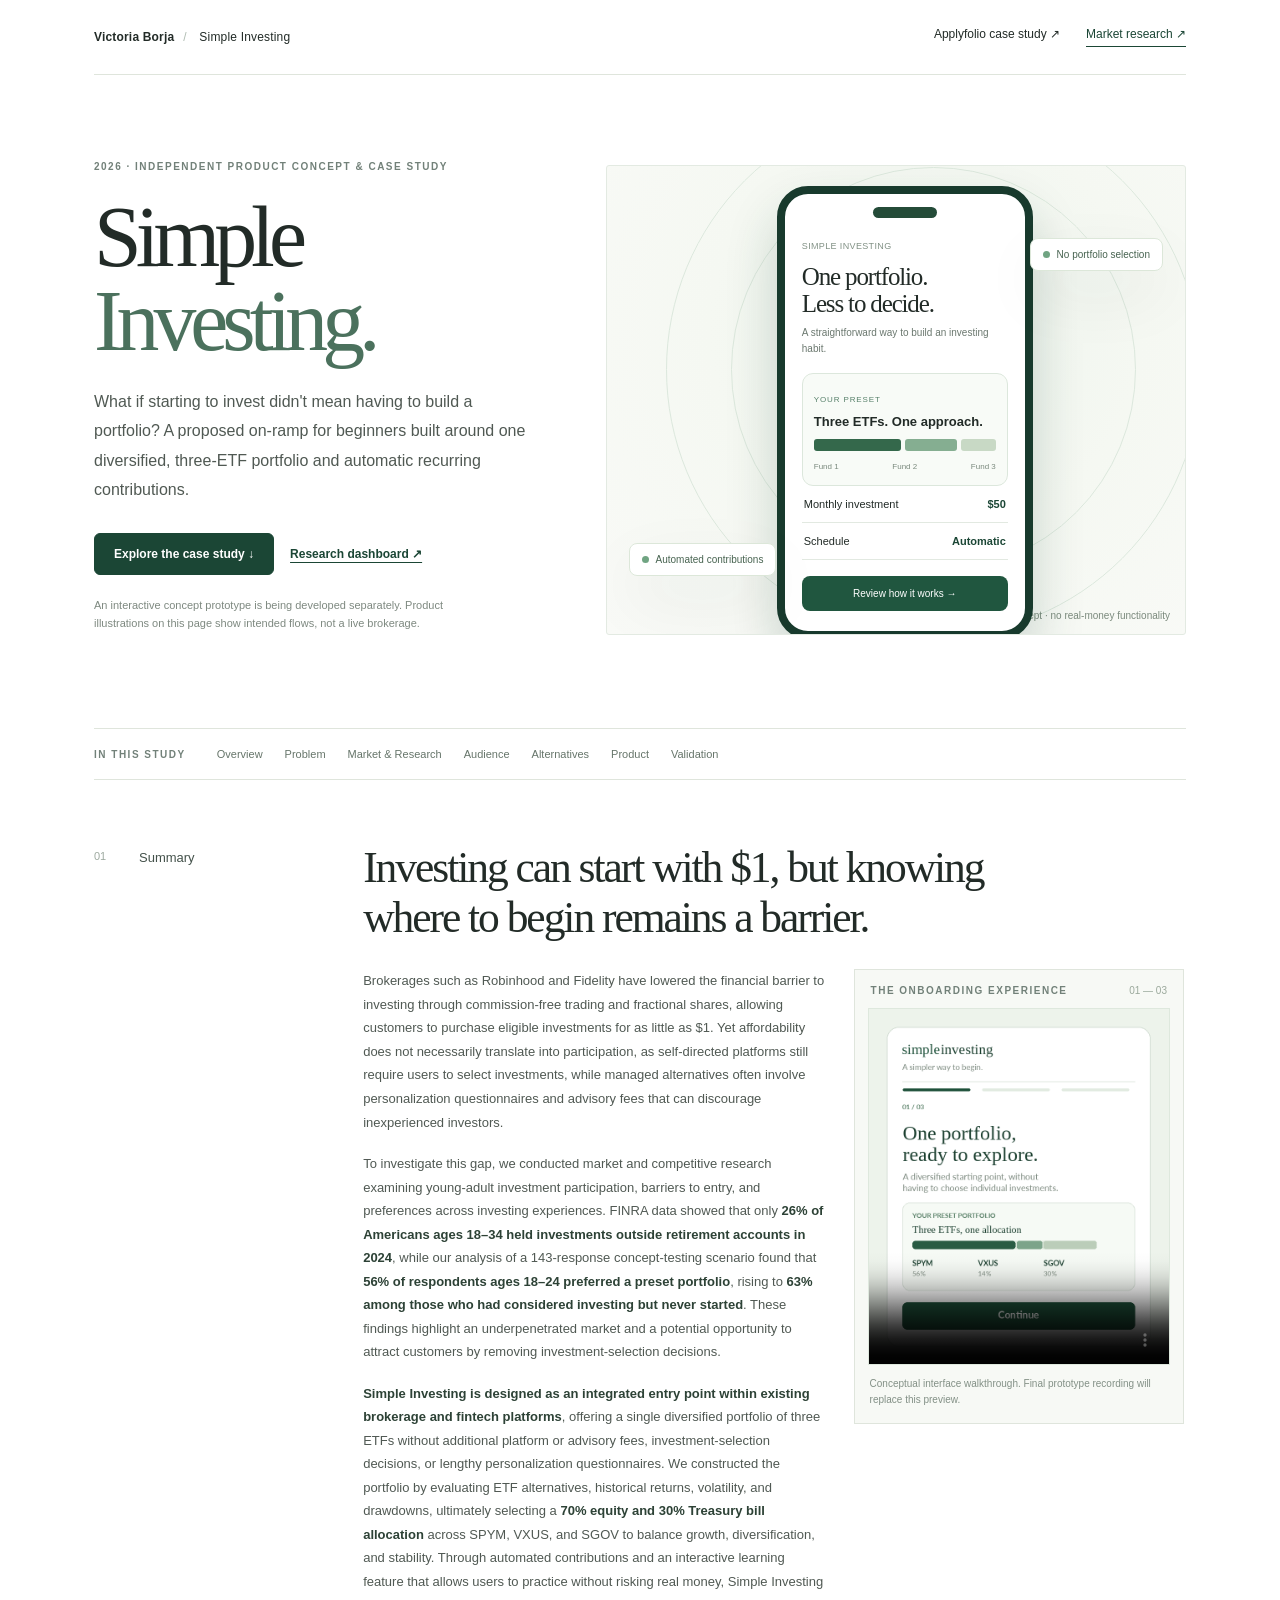
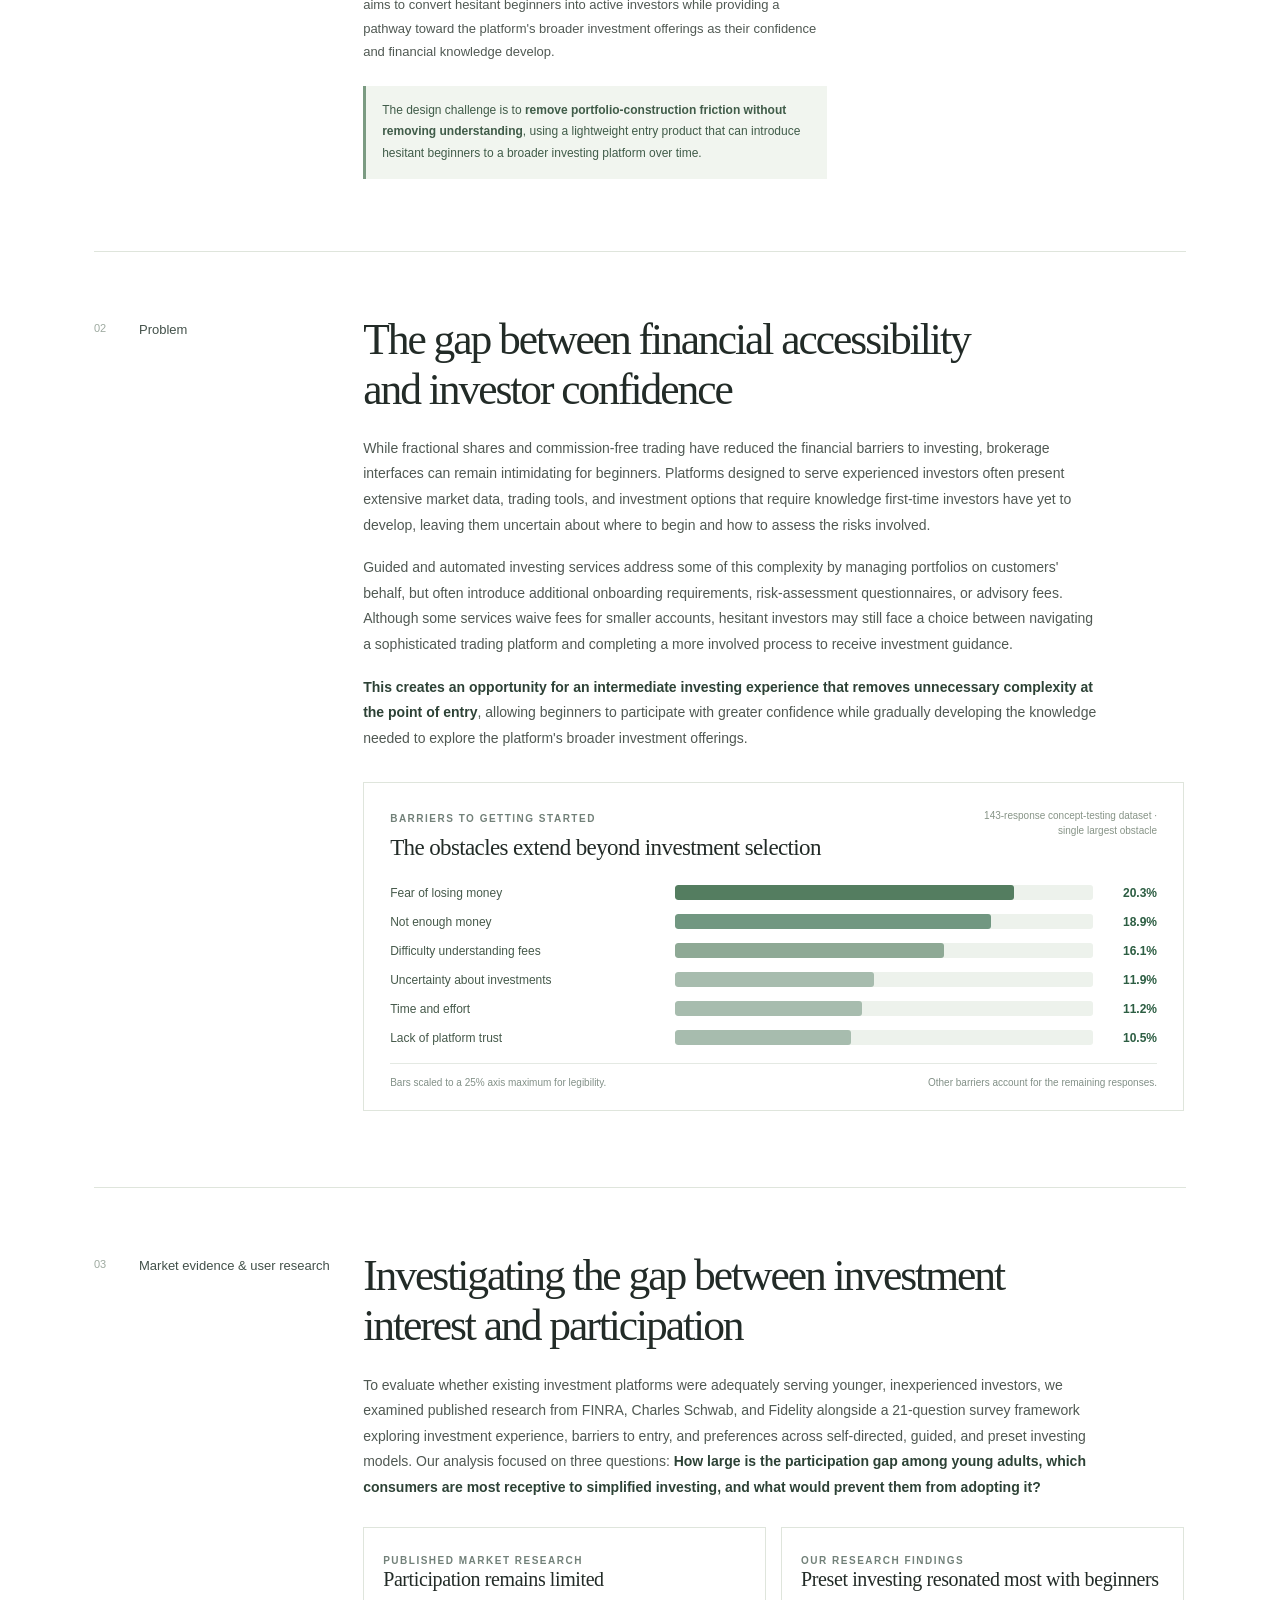
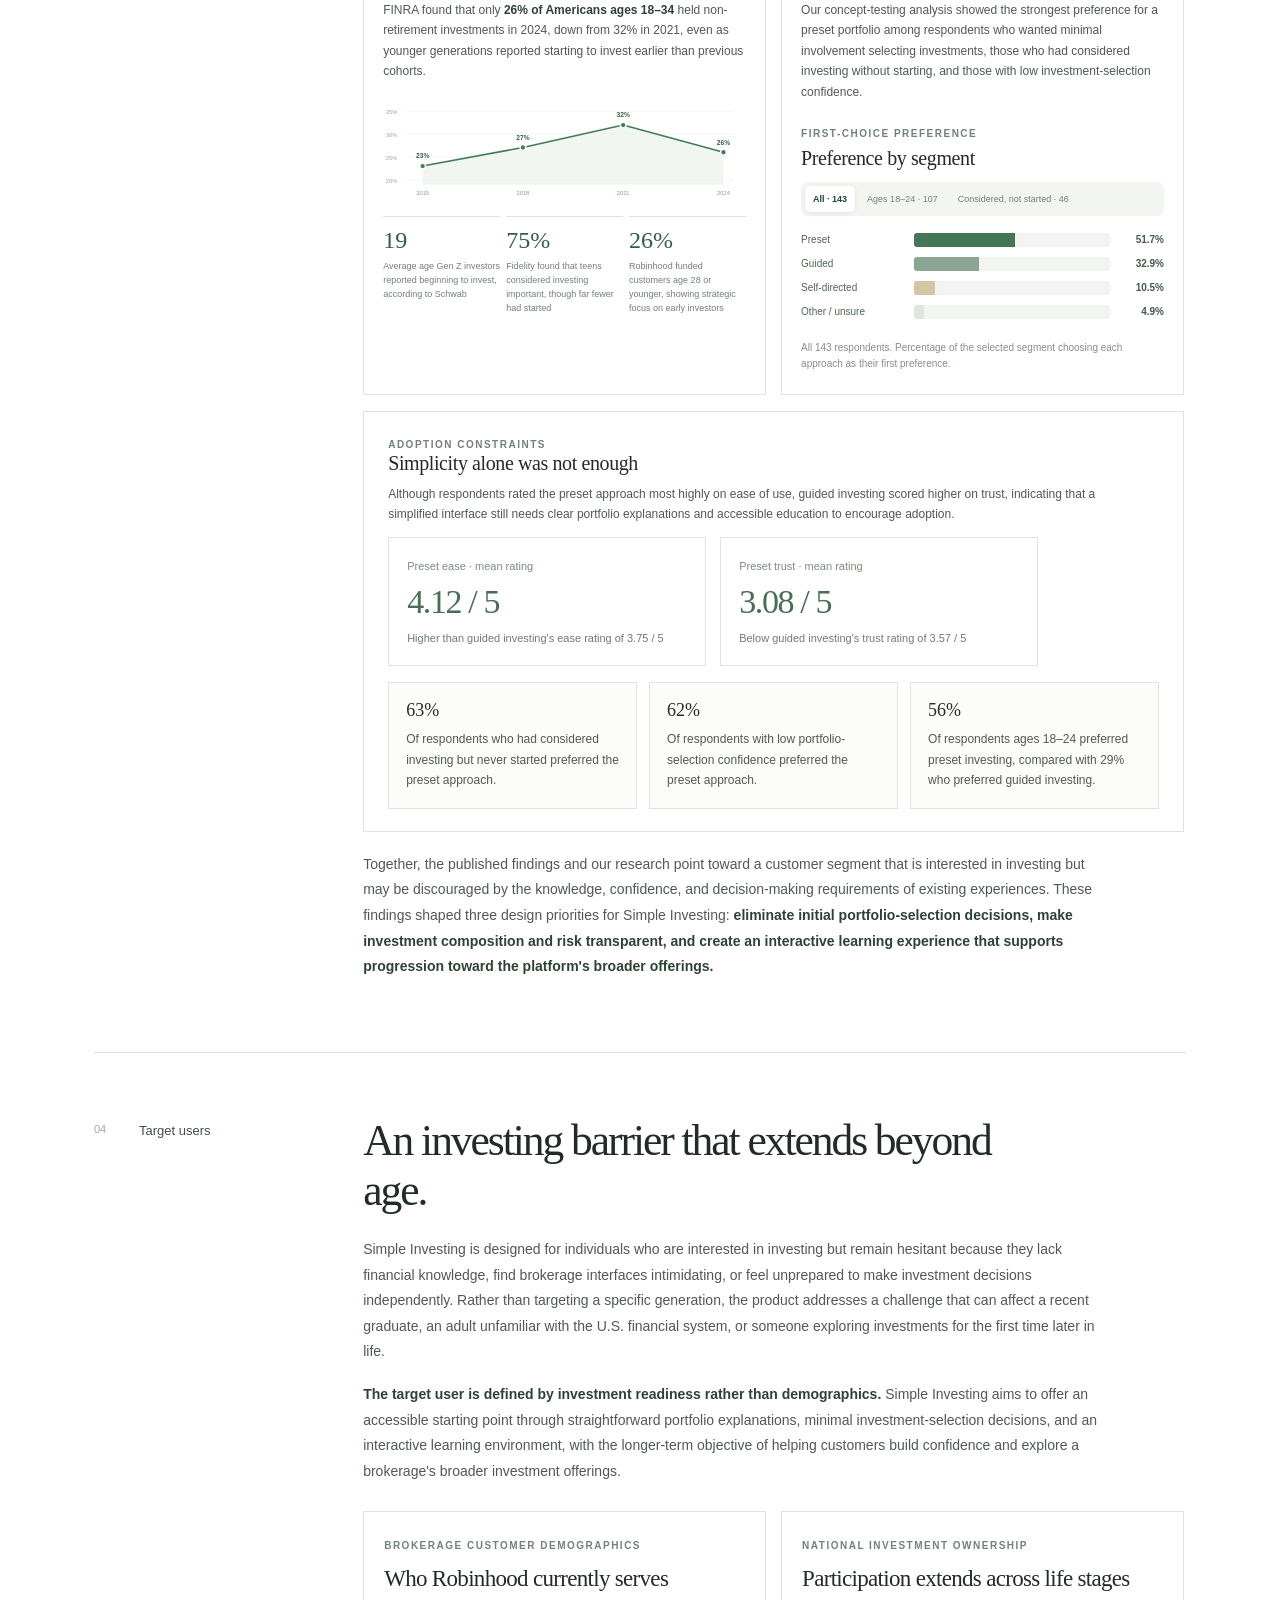
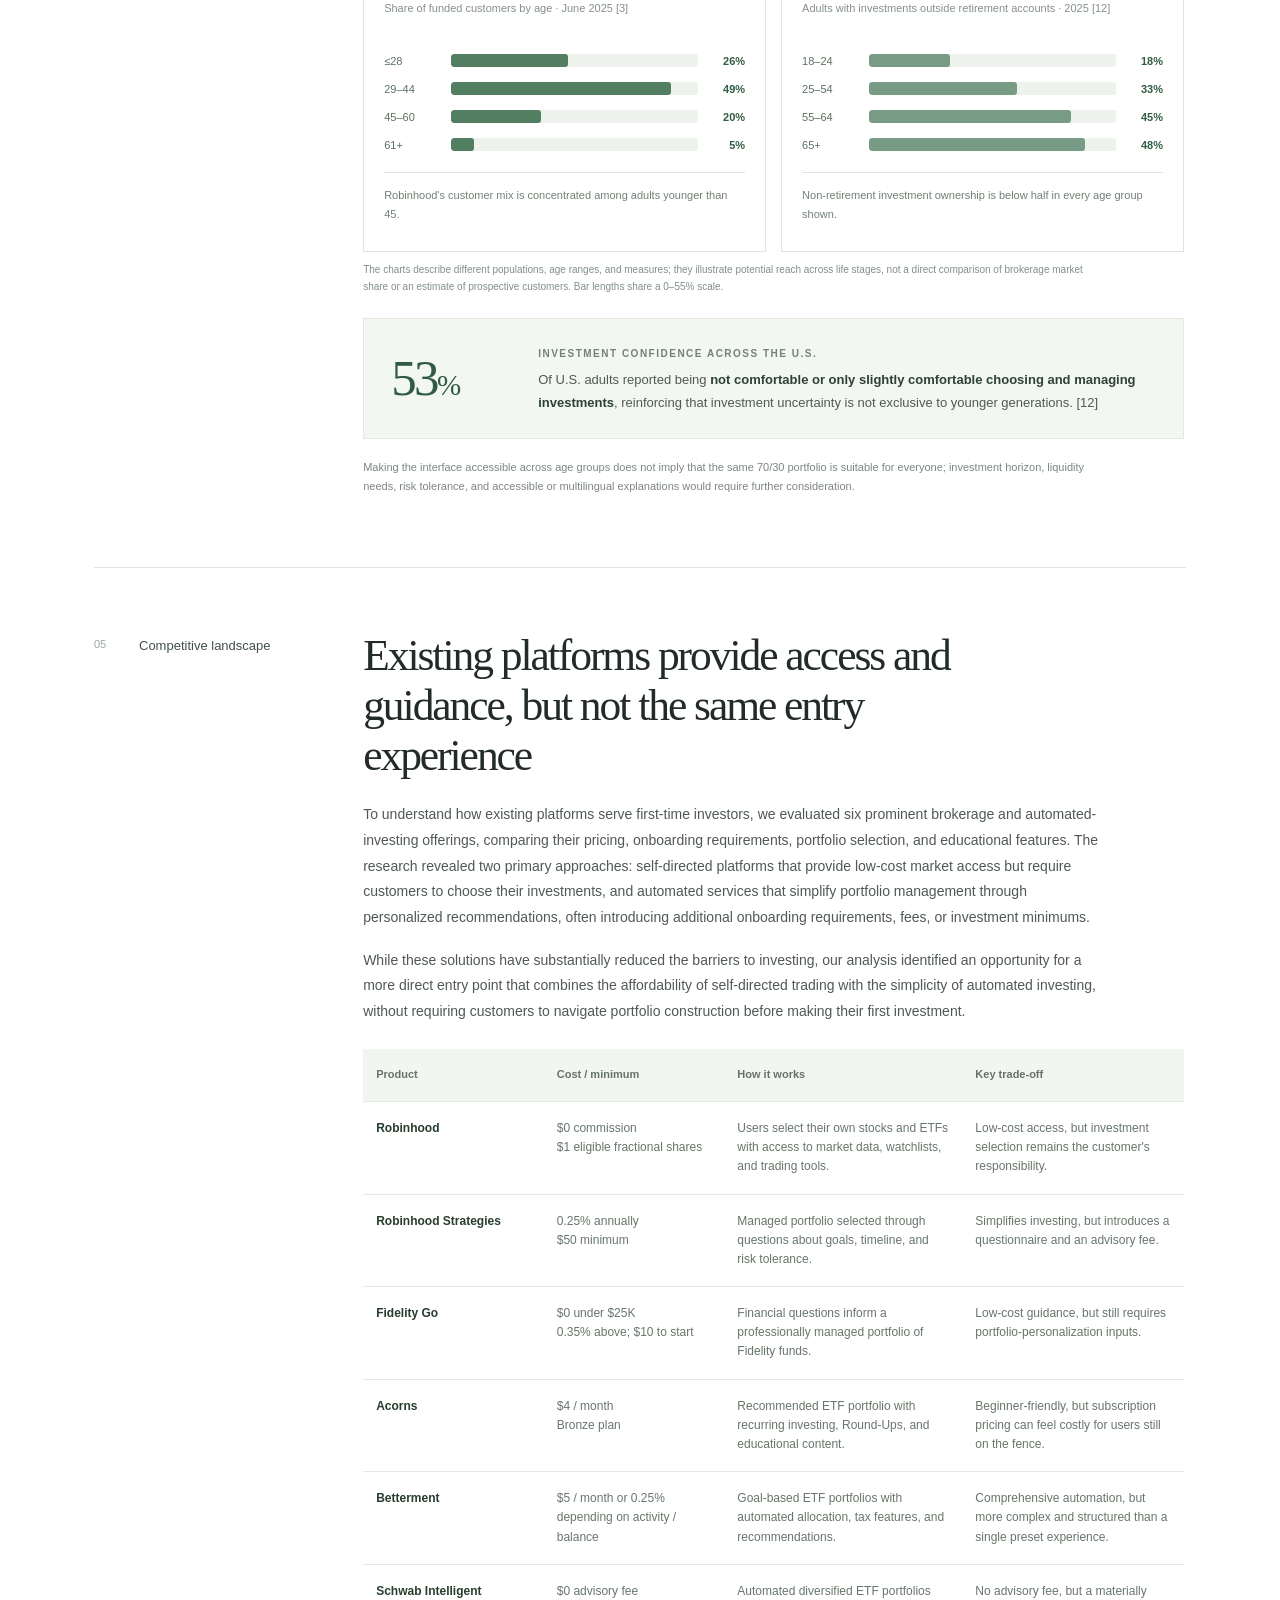
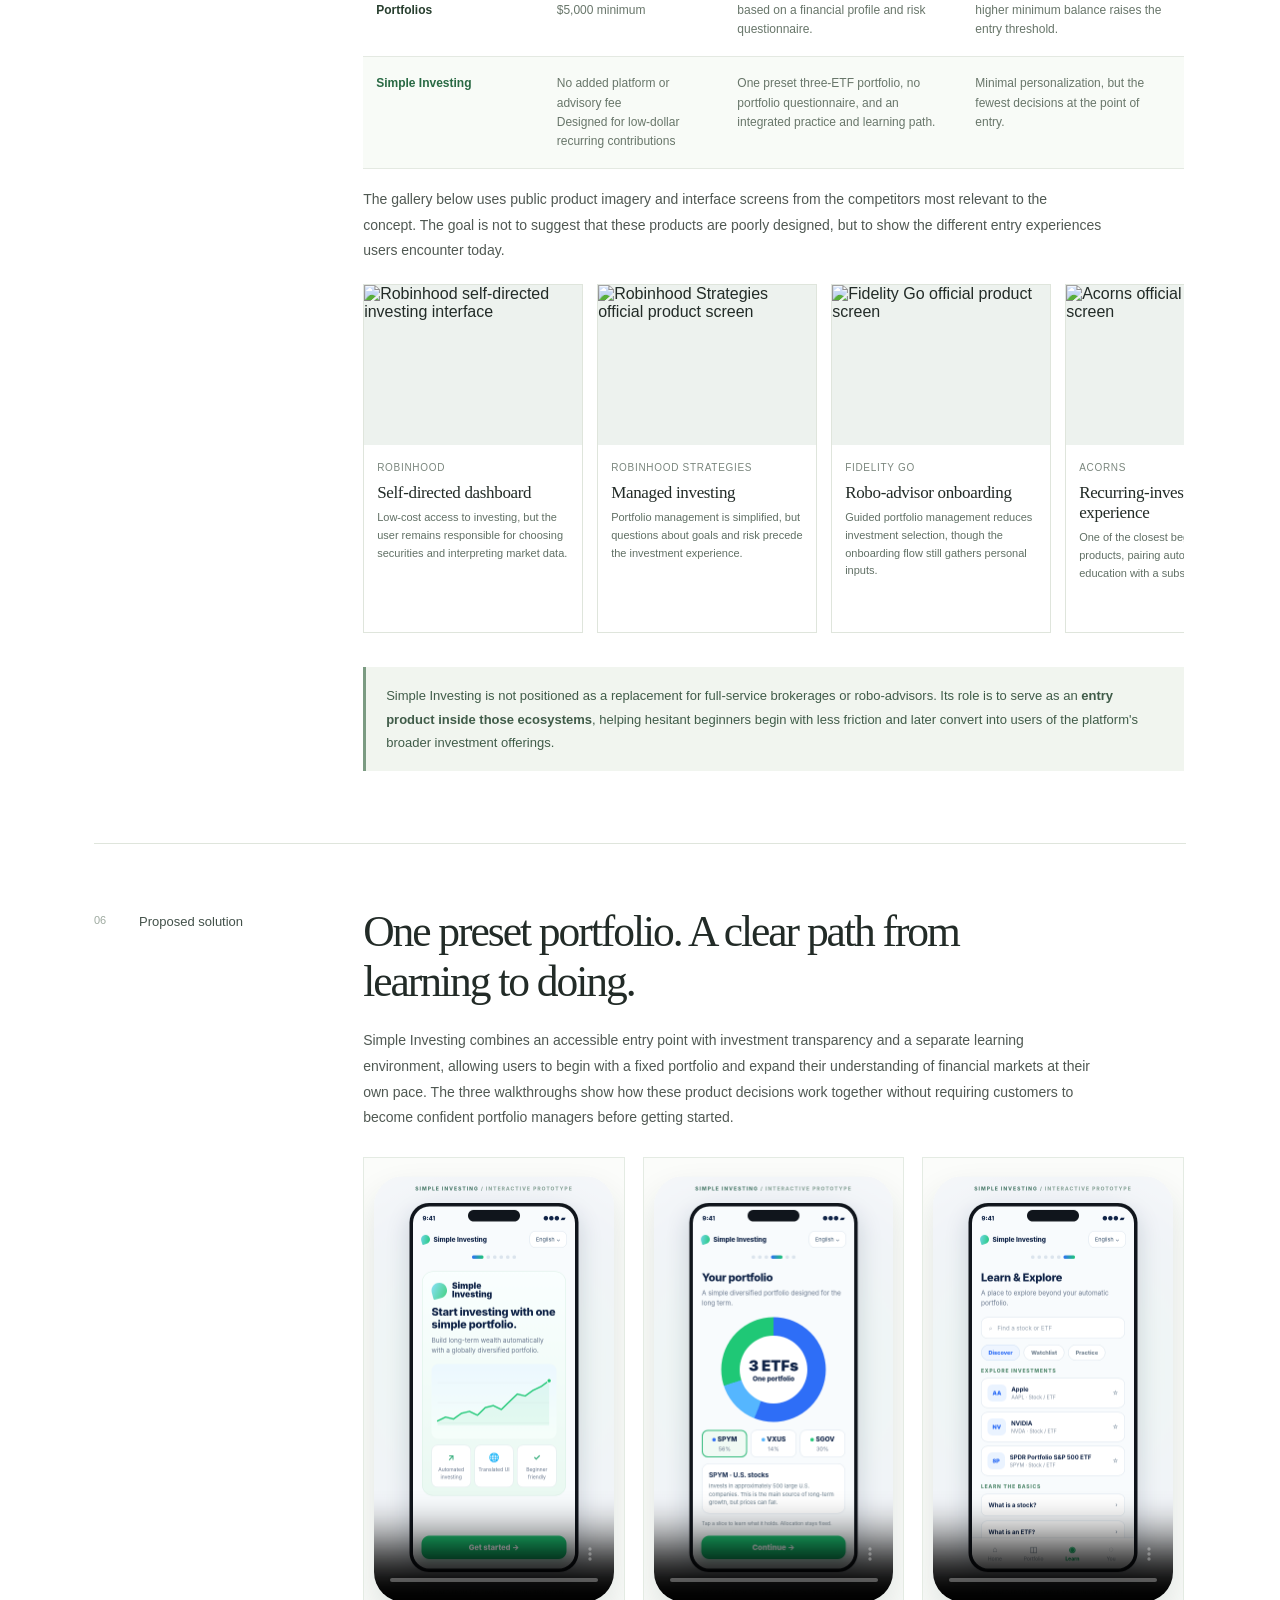
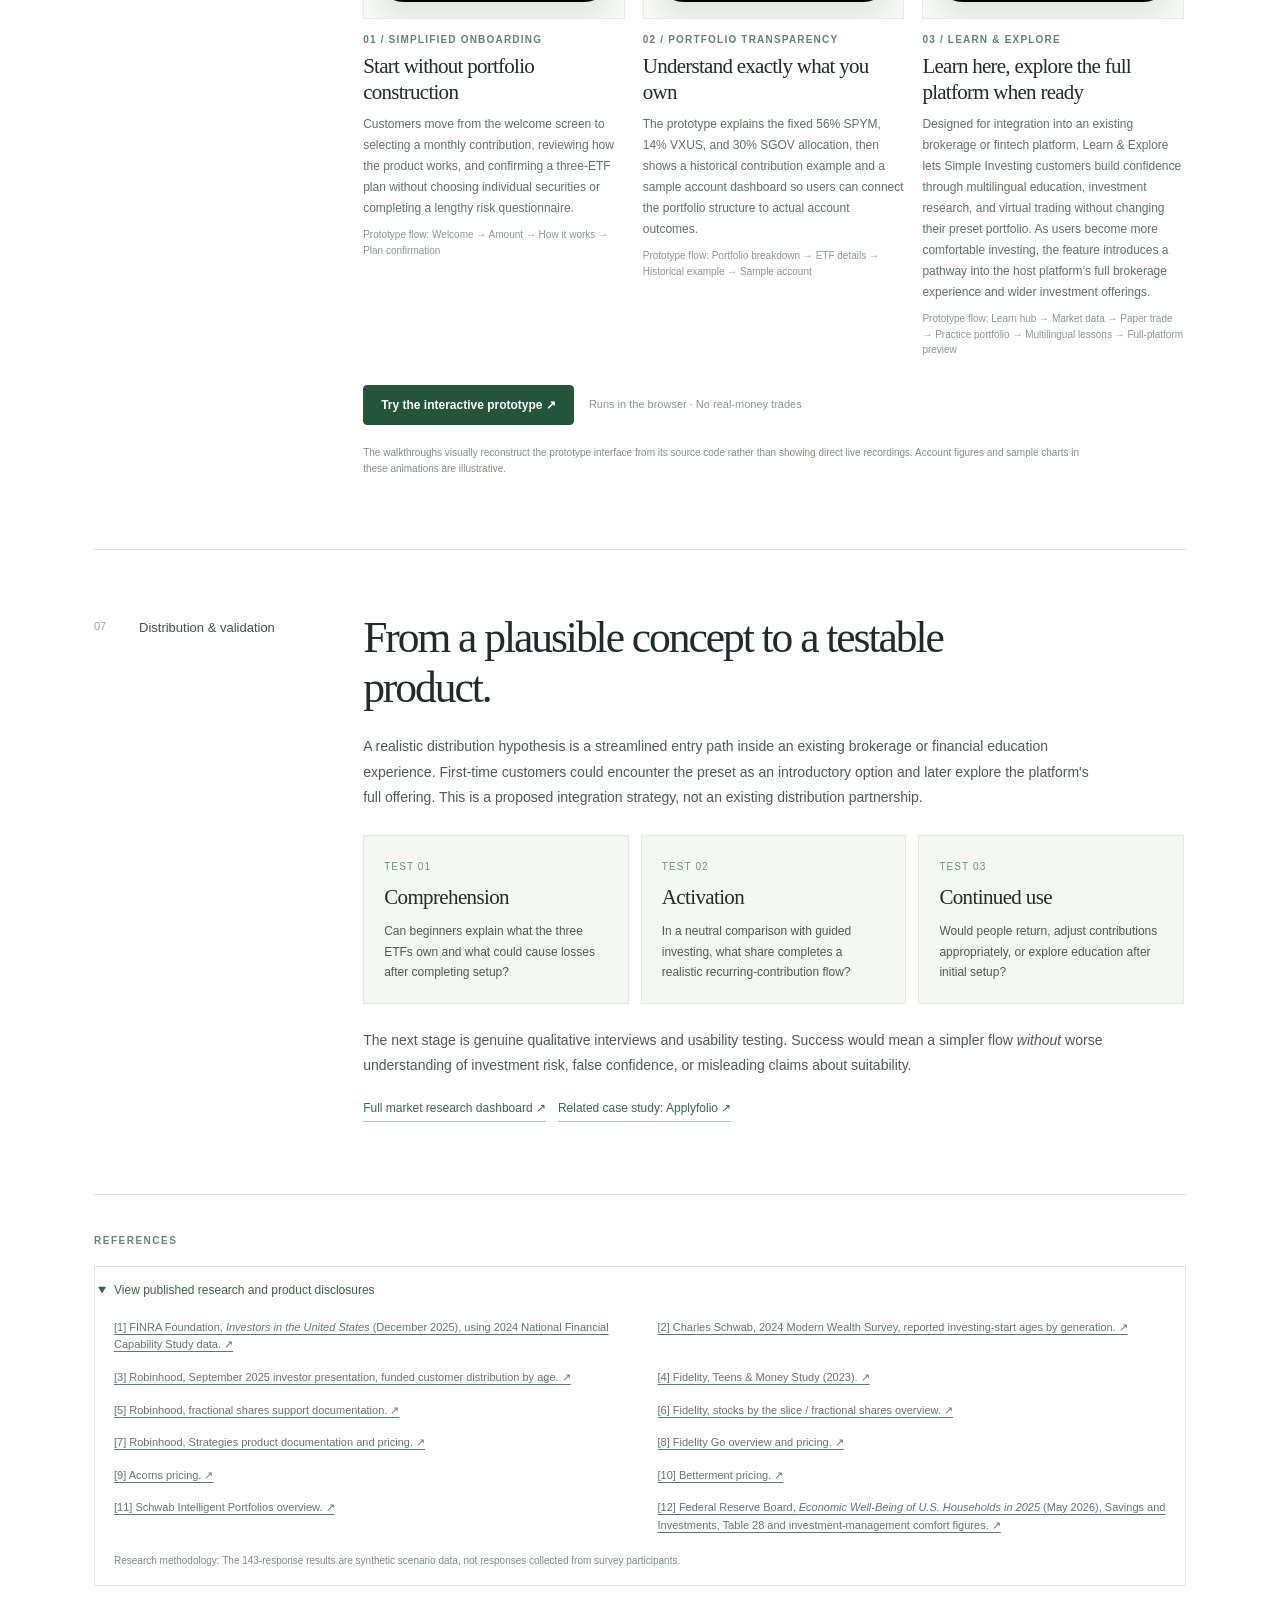
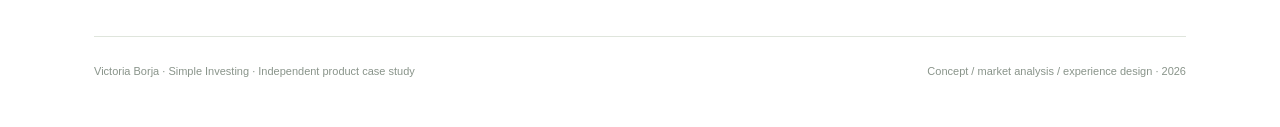
==== case-study/index.html @ 8c9b6233 "Publish Simple Investing product case study with embedded walkthroughs" ====
<!DOCTYPE html>

<html lang="en">
<head>
<meta charset="utf-8"/>
<meta content="width=device-width, initial-scale=1" name="viewport"/>
<meta content="light" name="color-scheme"/>
<title>Simple Investing — Product Case Study</title>
<meta content="The research and design process behind Simple Investing, a concept for making recurring investing easier to begin." name="description"/>
<style>
:root{--ink:#222b27;--body:#505953;--soft:#728078;--sage:#4b715d;--deep:#1b4635;--mint:#eaf2eb;--cream:#f7f7f2;--paper:#ffffff;--border:#dfe5dc;--gold:#b18b58;--shadow:0 24px 65px rgba(29,52,39,.065)}
*{box-sizing:border-box}html{scroll-behavior:smooth}body{margin:0;background:var(--paper);font-family:Arial,Helvetica,sans-serif;color:var(--ink);-webkit-font-smoothing:antialiased}a{color:inherit;text-underline-offset:4px}button{font:inherit}.wrap{max-width:1180px;margin:0 auto;padding:0 44px}.eyebrow{font-size:10px;letter-spacing:.15em;text-transform:uppercase;font-weight:700;color:#728179}.serif{font-family:Georgia,'Times New Roman',serif;font-weight:400;letter-spacing:-.042em}.dim{color:var(--soft)}.topbar{height:75px;border-bottom:1px solid var(--border);display:flex;align-items:center;justify-content:space-between;gap:16px}.mark{font-size:12px;letter-spacing:.015em;white-space:nowrap}.mark b{font-weight:600}.mark .slash{color:#b1bdb3;padding:0 9px}.toplinks{display:flex;align-items:center;gap:26px;font-size:12px}.toplinks a{text-decoration:none;border-bottom:1px solid transparent;padding-bottom:5px}.toplinks a:hover{border-color:var(--sage)}.toplinks .focuslink{color:var(--deep);border-color:var(--deep)}
.hero{display:grid;grid-template-columns:43% minmax(0,57%);align-items:center;gap:42px;padding:81px 0 85px}.hero h1{font:normal clamp(58px,6.7vw,91px)/.98 Georgia,'Times New Roman',serif;letter-spacing:-.07em;margin:22px 0 23px;max-width:550px}.hero h1 em{font-style:normal;color:var(--sage)}.hero .lead{font-size:16px;line-height:1.83;color:var(--body);max-width:435px;margin:0 0 29px}.hero-cta{display:flex;gap:16px;align-items:center;flex-wrap:wrap}.button-primary{background:var(--deep);color:white;border-radius:6px;padding:13px 19px;text-decoration:none;font-size:12px;font-weight:600;display:inline-block;border:1px solid var(--deep)}.button-primary:hover{background:#2c6048}.button-quiet{font-size:12px;color:var(--deep);font-weight:600}.hero-note{color:#7e8980;font-size:11px;line-height:1.6;margin-top:22px;max-width:385px}
/* Concept preview: designed as a conceptual illustration, not a product screenshot. */
.hero-visual{position:relative;min-height:470px;display:flex;justify-content:center;align-items:center;border:1px solid #e3eae2;background:radial-gradient(circle at 55% 35%,#edf4ed 0,#f5f8f2 49%,#f9faf7 100%);overflow:hidden;border-radius:3px}.ring{position:absolute;width:405px;height:405px;border-radius:50%;border:1px solid #dce8dd;transform:translate(38px,-30px)}.ring:nth-child(2){width:535px;height:535px}.preview-phone{width:256px;min-height:416px;border:8px solid #183a2d;background:#fff;border-radius:31px;box-shadow:0 28px 52px rgba(27,69,49,.2);z-index:2;overflow:hidden;transform:translate(9px,13px)}.phone-top{height:37px;display:flex;justify-content:center;align-items:center}.island{background:#244b38;width:64px;height:11px;border-radius:99px}.phone-inside{padding:6px 17px 20px}.phone-micro{font-size:9px;color:#819185;margin:4px 0 13px;letter-spacing:.04em}.phone-title{font:normal 25px/1.06 Georgia,serif;letter-spacing:-.046em;margin:0 0 8px}.phone-copy{font-size:10px;line-height:1.6;color:#6b786f;margin:0 0 16px}.portfolio-mini{border:1px solid #dce7dc;background:#f8fbf7;border-radius:11px;padding:14px 11px}.mini-tag{color:#57806a;font-size:8px;letter-spacing:.11em;text-transform:uppercase}.portfolio-mini strong{display:block;margin:8px 0 10px;font-size:13px}.etf-lines{display:flex;gap:4px;margin:5px 0 11px}.etf-lines span{display:block;height:12px;border-radius:3px;background:#34684b}.etf-lines span:nth-child(1){flex:5}.etf-lines span:nth-child(2){flex:3;background:#85ae91}.etf-lines span:nth-child(3){flex:2;background:#c8d9c5}.etf-labels{display:flex;justify-content:space-between;color:#7b8a7e;font-size:8px}.contribute{display:flex;justify-content:space-between;font-size:11px;padding:12px 2px;border-bottom:1px solid #e2e9e1}.contribute b{color:var(--deep)}.phone-cta{font-size:10px;text-align:center;background:#20563f;color:#fff;border-radius:8px;padding:12px;margin-top:16px}.floating-note{position:absolute;z-index:3;display:flex;align-items:center;gap:7px;border:1px solid #dce7d9;border-radius:8px;background:#fff;box-shadow:var(--shadow);font-size:10px;color:#476350;padding:10px 12px}.floating-note i{display:block;width:7px;height:7px;background:#70a482;border-radius:50%}.note-a{top:72px;right:22px}.note-b{bottom:58px;left:22px}.visual-caption{position:absolute;bottom:13px;right:15px;color:#7b8a7d;font-size:10px}
/* Numbered editorial structure */
.toc{border-top:1px solid var(--border);border-bottom:1px solid var(--border);padding:19px 0;display:flex;align-items:center;gap:22px;flex-wrap:wrap}.toc .eyebrow{margin-right:9px}.toc a{font-size:11px;text-decoration:none;color:#66756a}.toc a:hover{color:var(--deep);text-decoration:underline}.section{display:grid;grid-template-columns:23% minmax(0,77%);gap:18px;border-bottom:1px solid var(--border);padding:62px 0 72px;scroll-margin-top:35px}.section-index{display:flex;gap:27px;color:#43514a;font-size:13px;padding-top:8px}.section-index .num{color:#9eaaa0;font-size:11px;min-width:18px}.section-main{padding-right:2px;min-width:0}.section-main h2{font:normal clamp(33px,3.4vw,44px)/1.15 Georgia,'Times New Roman',serif;letter-spacing:-.047em;max-width:670px;margin:0 0 22px}.section-main p{color:var(--body);font-size:14px;line-height:1.83;max-width:740px;margin:0 0 17px}.section-main p:last-child{margin-bottom:0}.section-main p strong{color:#2d4236;font-weight:600}.section-main h3{font:normal 26px/1.22 Georgia,serif;letter-spacing:-.03em;margin:0 0 10px}.subnote{font-size:11px!important;line-height:1.68!important;color:#7d877e!important}.section-source{font-size:10px;color:#7e8b7f;line-height:1.6}.section-source a{color:#4c7559;text-underline-offset:2px}.divider-small{height:1px;background:var(--border);margin:27px 0}
/* Tables/charts */
.metric-grid{display:grid;grid-template-columns:repeat(3,1fr);border-top:1px solid var(--border);border-bottom:1px solid var(--border);margin:29px 0;gap:0}.metric{padding:22px 22px 24px 0}.metric + .metric{padding-left:22px;border-left:1px solid var(--border)}.metric b{font:normal 38px/1 Georgia,serif;letter-spacing:-.05em;color:#365f49;display:block;margin:0 0 10px}.metric span{display:block;color:#6c786e;font-size:11px;line-height:1.6}.insight-strip{background:#f1f5ef;border-left:3px solid #7b9b82;padding:17px 20px;color:#405c49;font-size:13px;line-height:1.8;margin:26px 0 0}.market-panel{border:1px solid var(--border);padding:25px 24px;margin:30px 0 20px;background:#fff}.panel-head{display:flex;align-items:flex-start;justify-content:space-between;gap:16px;margin-bottom:17px}.panel-head h3{font:normal 22px Georgia,serif;letter-spacing:-.025em;margin:0}.panel-head small{color:#869489;font-size:10px;text-align:right}.market-svg{display:block;width:100%;height:auto;overflow:visible}.small-legend{display:flex;gap:17px;flex-wrap:wrap;margin-top:5px;font-size:10px;color:#6f8172}.small-legend i{display:inline-block;width:10px;height:10px;background:#4d7b5e;margin-right:5px;border-radius:50%}.small-legend .l2{background:#e6eee3}.age-panel{display:flex;gap:22px;align-items:center;border:1px solid var(--border);background:#fcfdfb;padding:19px;margin:24px 0}.donut{width:98px;height:98px;border-radius:50%;background:conic-gradient(#457459 0 26%,#dcebdd 26% 100%);flex:0 0 auto;position:relative}.donut:after{content:"";background:#fcfdfb;position:absolute;inset:17px;border-radius:100%}.donut strong{position:absolute;inset:0;display:flex;justify-content:center;align-items:center;z-index:1;font:normal 23px Georgia,serif;color:#335a44}.age-panel h3{font-size:20px;margin:0 0 6px}.age-panel p{font-size:12px;line-height:1.7;margin:0}
.audience-grid{display:grid;grid-template-columns:1fr 1fr;gap:14px;margin:25px 0}.persona{padding:23px 21px;border:1px solid var(--border);background:#fff}.persona small{color:#829184;font-size:10px;text-transform:uppercase;letter-spacing:.08em}.persona h3{margin:11px 0 10px;font-size:23px}.persona p{font-size:12px;line-height:1.7;margin:0}.persona .why{display:block;border-top:1px solid var(--border);margin-top:18px;padding-top:13px;font-size:11px;color:#41684d}
.comparison{width:100%;border-collapse:collapse;margin:25px 0 13px;font-size:12px;table-layout:fixed}.comparison thead{background:#f3f6f0}.comparison th{text-align:left;color:#647268;font-weight:600;font-size:11px}.comparison th,.comparison td{border-bottom:1px solid #e4e9e2;padding:17px 13px;vertical-align:top;line-height:1.6}.comparison td:first-child{font-weight:600;color:#273e2e}.comparison td:not(:first-child){color:#68766a}.comparison tr.featured{background:#f8fbf7}.comparison tr.featured td:first-child{color:#286943}
/* User research interactive segmented display */
.research-box{border:1px solid var(--border);background:#fff;margin:27px 0 18px;padding:26px 25px 22px}.research-top{display:flex;align-items:flex-start;justify-content:space-between;gap:16px;flex-wrap:wrap;margin-bottom:25px}.research-top h3{margin:7px 0 0;font-size:23px}.segment-tabs{display:flex;gap:5px;flex-wrap:wrap;background:#f3f5f1;border-radius:7px;padding:4px}.segment-tab{border:0;background:transparent;cursor:pointer;font-size:10px;color:#728073;border-radius:5px;padding:10px}.segment-tab[aria-pressed="true"]{background:#fff;color:var(--deep);box-shadow:0 1px 4px #b8c7b650;font-weight:700}.bar-row{display:grid;grid-template-columns:120px 1fr 54px;gap:15px;align-items:center;margin:17px 0}.bar-row .bar-name{font-size:12px;color:#506455}.track{height:16px;background:#f1f4f0;overflow:hidden;border-radius:3px}.fill{display:block;height:100%;transition:width .5s ease;background:#447757}.fill.guided{background:#8aa591}.fill.self{background:#d3c6a6}.fill.unsure{background:#dfe7dc}.bar-value{text-align:right;font-size:12px;font-weight:600;color:#455b49}.segment-caption{margin-top:21px;font-size:11px;color:#849184;line-height:1.6}.trust-grid{display:grid;grid-template-columns:1fr 1fr;gap:14px;margin:22px 0}.trust-box{border:1px solid var(--border);padding:19px 21px}.trust-box small{color:#7c8b7f;font-size:11px}.trust-box strong{font:normal 34px Georgia,serif;letter-spacing:-.04em;color:#486e56;display:block;margin:9px 0}.trust-box span{font-size:11px;color:#768478}
/* The solution and measurement */
.flow-steps{display:grid;grid-template-columns:repeat(3,1fr);gap:14px;margin:28px 0}.flow-step{border:1px solid var(--border);padding:24px 20px 22px;min-height:204px;background:#fff}.flow-step b{font-size:11px;color:#6f977b;letter-spacing:.07em}.flow-step h3{font-size:22px;line-height:1.22;margin:17px 0 11px}.flow-step p{font-size:12px;line-height:1.67;margin:0}.design-principles{margin:0;padding:0;list-style:none}.design-principles li{border-top:1px solid var(--border);display:grid;grid-template-columns:180px 1fr;gap:18px;padding:19px 0;font-size:12px;line-height:1.65;color:var(--body)}.design-principles li strong{font-size:12px;color:var(--ink)}.design-principles li:last-child{border-bottom:1px solid var(--border)}
.test-grid{display:grid;grid-template-columns:repeat(3,1fr);gap:12px;margin:24px 0}.test-card{background:#f5f7f2;border:1px solid #e4eae1;padding:20px}.test-card small{color:#709079;letter-spacing:.11em;font-size:10px}.test-card h3{font-size:21px;margin:11px 0}.test-card p{font-size:12px;line-height:1.7;margin:0}.resource-line{display:flex;gap:12px;flex-wrap:wrap;margin-top:22px}.resource-line a{display:inline-flex;align-items:center;gap:6px;font-size:12px;color:#376a4b;border-bottom:1px solid #aac5af;text-decoration:none;padding-bottom:6px}.sources{padding:35px 0 50px}.source-grid{display:grid;grid-template-columns:1fr 1fr;gap:15px 35px;margin:18px 0 0}.source-grid a{font-size:11px;color:#64766a;line-height:1.6;text-decoration:underline;text-underline-offset:3px}.source-grid a:hover{color:#1f5838}footer{border-top:1px solid var(--border);padding:28px 0 50px;display:flex;justify-content:space-between;gap:18px;color:#89948a;font-size:11px}
/* reveal the research sources; accessible without JS */
.sources details{border:1px solid var(--border);margin-top:18px;padding:16px 19px}.sources summary{font-size:12px;color:#416049;cursor:pointer;list-style-position:outside}.source-grid{padding-top:4px}
@media(max-width:1000px){.wrap{padding:0 30px}.hero{grid-template-columns:1fr 1fr;gap:22px}.hero h1{font-size:70px}.floating-note.note-a{right:4px}.section{grid-template-columns:21% minmax(0,79%)}.section-index{gap:13px}.bar-row{grid-template-columns:100px 1fr 48px}.flow-step{padding:18px 15px}.flow-step h3{font-size:20px}}
@media(max-width:750px){.wrap{padding:0 22px}.topbar{height:61px}.toplinks a:first-child{display:none}.hero{grid-template-columns:1fr;padding:48px 0 54px;gap:29px}.hero h1{font-size:clamp(56px,12vw,78px);margin:18px 0 18px}.hero .lead{font-size:14px}.hero-visual{min-height:440px}.preview-phone{transform:translateY(10px)}.note-a{top:60px;right:8px!important}.note-b{bottom:52px;left:7px}.toc{gap:14px}.toc .eyebrow{flex-basis:100%}.section{grid-template-columns:1fr;gap:18px;padding:43px 0 52px}.section-index{padding-top:0}.section-main h2{font-size:36px}.metric-grid{grid-template-columns:repeat(3,minmax(0,1fr))}.metric{padding:15px 9px 15px 0}.metric + .metric{padding-left:12px}.metric b{font-size:31px}.metric span{font-size:10px}.flow-steps{grid-template-columns:1fr}.flow-step{min-height:auto}.flow-step h3{margin:9px 0}.test-grid{grid-template-columns:1fr}.audience-grid{grid-template-columns:1fr 1fr}.comparison{table-layout:auto}.comparison th,.comparison td{padding:12px 7px;font-size:10px}.comparison th{font-size:10px}}
@media(max-width:520px){.toplinks{gap:10px}.mark{font-size:11px}.toplinks a{font-size:11px}.hero-visual{min-height:410px}.hero .hero-note{font-size:10px}.preview-phone{transform:translateY(8px) scale(.89)}.floating-note{font-size:9px;padding:8px}.note-a{top:25px}.note-b{bottom:25px}.section-main h2{font-size:32px}.section-main p{font-size:13px}.age-panel{padding:12px;gap:12px}.donut{width:82px;height:82px;flex-basis:82px}.donut:after{inset:15px}.audience-grid{grid-template-columns:1fr}.panel-head{flex-direction:column;gap:6px}.panel-head small{text-align:left}.market-panel{padding:16px 12px}.research-box{padding:20px 13px}.bar-row{grid-template-columns:83px 1fr 41px;gap:8px}.bar-row .bar-name{font-size:11px}.trust-grid{grid-template-columns:1fr 1fr}.trust-box{padding:15px 12px}.trust-box strong{font-size:29px}.design-principles li{grid-template-columns:1fr;gap:6px}.source-grid{grid-template-columns:1fr}footer{flex-direction:column}}
@media(prefers-reduced-motion:reduce){html{scroll-behavior:auto}.fill{transition:none}}
@media print{.wrap{padding:0 25px}.topbar{height:40px}.hero{padding:30px 0}.hero-visual{min-height:390px}.section{break-inside:avoid;padding:30px 0}.toc,.hero-cta,.segment-tabs{display:none}.research-box{break-inside:avoid}.sources details[open] .source-grid{display:grid}}

.video-panel{margin:30px 0 12px;border:1px solid var(--border);background:#fbfcf8;padding:18px}.video-panel h3{font:normal 22px Georgia,serif;letter-spacing:-.03em;margin:0 0 10px}.video-panel p{font-size:12px!important;line-height:1.72!important;max-width:none}.video-frame{margin-top:14px;border:1px solid #dfe6dc;background:#eef4ee;padding:10px}.video-frame video{display:block;width:100%;height:auto;border-radius:2px;background:#dde7df}
.problem-grid{display:grid;grid-template-columns:repeat(3,1fr);gap:14px;margin:24px 0 0}.problem-card{border:1px solid var(--border);background:#fcfdfb;padding:16px 15px 18px}.problem-card b{display:block;font-size:10px;color:#7d8b80;letter-spacing:.08em;margin-bottom:11px}.screen-mock{height:132px;border:1px solid #dfe6de;background:linear-gradient(180deg,#f7faf7 0,#ffffff 100%);padding:10px 10px 12px;position:relative;overflow:hidden}.screen-line{height:8px;border-radius:4px;background:#dfe7df;margin:7px 0}.screen-line.dark{background:#7fa089}.screen-pill{display:inline-block;padding:5px 8px;border-radius:20px;background:#e7efe7;color:#446352;font-size:9px;margin:6px 4px 0 0}.problem-card h3{font:normal 18px Georgia,serif;margin:12px 0 7px;letter-spacing:-.02em}.problem-card p{font-size:12px!important;line-height:1.72!important;margin:0}
.exhibit-grid{display:grid;grid-template-columns:1.08fr .92fr;gap:18px;margin:28px 0 18px}.stack-panels{display:grid;gap:18px}.mini-panel{border:1px solid var(--border);background:#fff;padding:20px 19px}.mini-panel h3{font:normal 20px Georgia,serif;letter-spacing:-.02em;margin:0 0 9px}.mini-panel p{font-size:12px!important;line-height:1.72!important;margin:0 0 12px}.stats-inline{display:grid;grid-template-columns:repeat(3,1fr);gap:10px;margin-top:12px}.stat-mini{border-top:1px solid var(--border);padding-top:10px}.stat-mini strong{display:block;font:normal 26px Georgia,serif;color:#315f47}.stat-mini span{display:block;font-size:10px;line-height:1.55;color:#708176;margin-top:6px}.bars-compact{display:grid;gap:10px;margin-top:8px}.bars-compact .bar-row{margin:0;grid-template-columns:130px 1fr 46px}.bars-compact .track{height:14px}.bars-compact .bar-name,.bars-compact .bar-value{font-size:11px}
.research-summary{display:grid;grid-template-columns:1fr 1fr;gap:14px;margin:18px 0 4px}.research-summary .trust-box{padding:18px}.research-summary .trust-box span{display:block;color:#6e7d72;font-size:11px;line-height:1.55;margin-top:6px}
.compact-carousel{display:grid;grid-auto-flow:column;grid-auto-columns:minmax(220px,1fr);gap:14px;overflow-x:auto;overscroll-behavior-inline:contain;padding-bottom:8px;margin:20px 0 10px}.carousel-card{border:1px solid var(--border);background:#fff;min-width:0}.carousel-card img{display:block;width:100%;height:160px;object-fit:cover;background:#edf2ee}.carousel-card .card-copy{padding:12px 13px 14px}.carousel-card small{font-size:10px;color:#7b877e;letter-spacing:.07em;text-transform:uppercase}.carousel-card h4{margin:8px 0 6px;font:normal 17px Georgia,serif;letter-spacing:-.02em}.carousel-card p{margin:0;font-size:11px;line-height:1.62;color:#617065}.note-grid{display:grid;grid-template-columns:repeat(3,1fr);gap:14px;margin-top:16px}.note-card{border:1px solid var(--border);background:#fcfdfb;padding:17px}.note-card h4{font:normal 18px Georgia,serif;margin:0 0 8px}.note-card p{margin:0!important;font-size:12px!important;line-height:1.72!important}
@media(max-width:950px){.exhibit-grid{grid-template-columns:1fr}.stats-inline,.research-summary,.note-grid,.problem-grid{grid-template-columns:1fr}.compact-carousel{grid-auto-columns:78%}}
@media(max-width:650px){.video-frame{padding:6px}.compact-carousel{grid-auto-columns:88%}.carousel-card img{height:150px}}


/* Revised layout: video and summary copy alongside one another */
.summary-columns{display:grid;grid-template-columns:minmax(0,1.15fr) minmax(235px,.82fr);column-gap:27px;align-items:start;margin-top:27px}
.summary-prose{min-width:0}.summary-prose p{font-size:13px;line-height:1.81;margin-bottom:18px}
.summary-prose .insight-strip{margin-top:22px;font-size:12px;padding:14px 16px}
.summary-video{min-width:0;position:sticky;top:22px;align-self:start}
.summary-video-inner{border:1px solid var(--border);background:#F7F9F5;padding:13px}
.video-topline{display:flex;justify-content:space-between;gap:10px;align-items:center;margin:2px 3px 12px}.video-count{color:#9BA99C;font-size:10px}
.summary-video video{width:100%;height:auto;display:block;background:#EDF3EB;border:1px solid #DEE8DD;aspect-ratio:720 / 850;object-fit:cover}
.summary-video .video-caption{margin:11px 2px 2px!important;line-height:1.6;font-size:10px;color:#839086}
/* Evidence replaces generic problem illustrations */
.problem-evidence{border:1px solid var(--border);background:#fff;margin:31px 0 4px;padding:25px 26px 22px}
.chart-heading{display:flex;align-items:flex-start;justify-content:space-between;gap:12px;margin-bottom:23px}
.chart-heading h3{font:normal 23px/1.22 Georgia,serif;letter-spacing:-.027em;margin:8px 0 0}
.chart-method{font-size:10px;color:#879487;line-height:1.5;max-width:175px;text-align:right}
.obstacle-bars{display:grid;gap:14px}.obstacle-row{display:grid;grid-template-columns:minmax(130px,1.3fr) minmax(100px,2fr) 51px;align-items:center;gap:13px}
.obstacle-row>span{font-size:12px;color:#465A4B}.obstacle-row>b{font-size:12px;color:#2D5E43;text-align:right;font-weight:600}
.obstacle-track{height:15px;background:#EDF2EC;border-radius:3px;overflow:hidden}.obstacle-track i{height:100%;background:#547D60;display:block;border-radius:3px}
.obstacle-row:nth-child(2) .obstacle-track i{background:#719781}.obstacle-row:nth-child(3) .obstacle-track i{background:#8EA995}.obstacle-row:nth-child(n+4) .obstacle-track i{background:#A7BCAE}
.chart-under{display:flex;justify-content:space-between;gap:10px;flex-wrap:wrap;color:#829087;font-size:10px;margin-top:18px;border-top:1px solid #E4E9E3;padding-top:13px}
/* Market infographic cards balanced side by side */
.exhibit-grid{grid-template-columns:minmax(0,1fr) minmax(0,1fr);gap:15px;margin:26px 0 16px;align-items:stretch}
.exhibit-grid>.mini-panel{min-width:0;height:100%;margin:0;padding:22px 19px}
.exhibit-grid .market-svg{margin:8px 0 12px}
.exhibit-grid .stats-inline{grid-template-columns:repeat(3,minmax(0,1fr));gap:6px}
.exhibit-grid .stat-mini strong{font-size:24px}.exhibit-grid .stat-mini span{font-size:9px}
.exhibit-grid .research-box{border:0;padding:8px 0 0!important;margin:8px 0 0!important}
.exhibit-grid .research-top{margin-bottom:17px!important;display:block}
.exhibit-grid .segment-tabs{margin-top:12px;gap:4px}
.exhibit-grid .segment-tab{padding:8px 8px;font-size:9px}
.exhibit-grid .bar-row{grid-template-columns:104px minmax(0,1fr) 45px;gap:9px}
.exhibit-grid .bar-row .bar-name,.exhibit-grid .bar-row .bar-value{font-size:10px}
.exhibit-grid .segment-caption{font-size:10px;line-height:1.6}
.market-constraints{margin:0 0 20px;padding:22px 24px}.market-constraints .research-summary{max-width:650px;grid-template-columns:repeat(2,minmax(0,1fr));margin:12px 0}
.market-constraints .note-grid{grid-template-columns:repeat(3,minmax(0,1fr));gap:12px}
.sources-intro{max-width:850px;font-size:11px;line-height:1.68;color:#7D8A80;margin:13px 0 14px}
@media(max-width:950px){.summary-columns{grid-template-columns:1fr;gap:24px}.summary-video{position:static;max-width:415px}.exhibit-grid{grid-template-columns:1fr 1fr}.market-constraints .note-grid{grid-template-columns:repeat(3,minmax(0,1fr))}}
@media(max-width:780px){.exhibit-grid{grid-template-columns:1fr}.summary-video{max-width:450px}.exhibit-grid .stats-inline{grid-template-columns:repeat(3,minmax(0,1fr))}}
@media(max-width:550px){.problem-evidence{padding:16px 13px}.chart-heading{display:block}.chart-method{display:block;max-width:none;text-align:left;margin-top:8px}.obstacle-row{grid-template-columns:minmax(0,1.5fr) minmax(0,1fr) 41px;gap:7px}.obstacle-row>span,.obstacle-row>b{font-size:10px}.obstacle-track{height:13px}.market-constraints .note-grid{grid-template-columns:1fr}.market-constraints .research-summary{grid-template-columns:1fr}.exhibit-grid .stats-inline{grid-template-columns:1fr 1fr 1fr}}

/* Target users: two published demographic exhibits and the cross-age confidence finding */
.audience-charts{display:grid;grid-template-columns:repeat(2,minmax(0,1fr));gap:15px;margin:27px 0 10px}
.audience-chart{border:1px solid var(--border);background:#fff;min-width:0;padding:23px 20px 21px}
.audience-chart h3{font:normal 23px/1.22 Georgia,'Times New Roman',serif;letter-spacing:-.03em;margin:12px 0 7px}
.audience-chart-subtitle{color:#849187!important;font-size:11px!important;line-height:1.55!important;margin:0 0 20px!important;min-height:34px}
.audience-bars{display:grid;gap:15px}
.audience-bar{display:grid;grid-template-columns:58px minmax(0,1fr) 38px;gap:9px;align-items:center}
.audience-bar>span{font-size:11px;color:#5a7060;white-space:nowrap}
.audience-bar>strong{font-size:11px;font-weight:600;color:#315c43;text-align:right}
.audience-track{height:13px;border-radius:3px;background:#edf2ed;overflow:hidden}
.audience-track i{height:100%;display:block;background:#527e61;border-radius:3px}
.audience-chart:nth-child(2) .audience-track i{background:#789b85}
.audience-chart-note{border-top:1px solid var(--border);padding-top:13px;margin:21px 0 0!important;color:#728075!important;font-size:11px!important;line-height:1.65!important;min-height:58px}
.audience-chart-footnote{margin:3px 0 23px!important;color:#829086!important;font-size:10px!important;line-height:1.65!important}
.audience-confidence{display:grid;grid-template-columns:125px 1fr;gap:22px;align-items:center;background:#f3f7f1;border:1px solid #e2e9df;padding:24px 27px;margin:0 0 19px}
.confidence-value{font:normal 51px/1 Georgia,'Times New Roman',serif;letter-spacing:-.05em;color:#315b43;white-space:nowrap}
.confidence-value span{font-size:29px}
.confidence-text .eyebrow{font-size:10px}
.confidence-text p{margin:8px 0 0!important;font-size:13px!important;line-height:1.73!important}
@media(max-width:760px){.audience-charts{grid-template-columns:1fr}.audience-chart-subtitle{min-height:0}.audience-chart-note{min-height:0}}
@media(max-width:520px){.audience-chart{padding:19px 15px}.audience-confidence{grid-template-columns:90px 1fr;gap:13px;padding:18px 15px}.confidence-value{font-size:41px}.confidence-value span{font-size:23px}.confidence-text p{font-size:12px!important}}

/* Product feature walkthroughs */
.solution-animations{display:grid;grid-template-columns:repeat(3,minmax(0,1fr));gap:18px;margin:26px 0 22px}
.solution-feature{min-width:0;display:flex;flex-direction:column}
.solution-feature .video-slot{display:flex;justify-content:center;align-items:flex-start;background:#fbfcfa;border:1px solid #e4ebe3;padding:18px 10px 16px;overflow:hidden}
.solution-feature .phone-demo{width:min(100%,252px);margin:0 auto;border-radius:30px;background:#fff;box-shadow:0 18px 35px rgba(28,58,44,.12);overflow:hidden}
.solution-feature video{display:block;width:100%;height:auto;aspect-ratio:480 / 854;object-fit:contain;background:#f5f7f6}
.solution-feature .feature-number{margin-top:15px;font-size:10px;letter-spacing:.12em;color:#62836e;font-weight:700}
.solution-feature h3{font:normal 21px/1.22 Georgia,serif;letter-spacing:-.035em;margin:9px 0 9px}
.solution-feature p{font-size:12px;line-height:1.75;margin:0;color:#617166}
.solution-feature .clip-note{margin-top:8px;font-size:10px;line-height:1.55;color:#8a978d}
.solution-cta{display:flex;gap:15px;align-items:center;flex-wrap:wrap;margin-top:27px}
.solution-cta a.demo-action{display:inline-flex;align-items:center;justify-content:center;color:#fff;background:#25543d;text-decoration:none;border:1px solid #25543d;padding:12px 17px;font-size:12px;font-weight:700;border-radius:4px}
.solution-cta a.demo-action:hover{background:#336a4c}
.solution-cta span{color:#8a978d;font-size:11px;line-height:1.6}
.solution-prototype-note{color:#819084!important;font-size:10px!important;line-height:1.6!important;margin-top:20px!important}
@media(max-width:760px){.solution-animations{grid-template-columns:1fr;gap:25px}.solution-feature .video-slot{max-width:350px;margin:0 auto;width:100%}.solution-feature .feature-number{margin-top:12px}}

</style>
<!-- Self-contained page: product animations and poster images are embedded for local/offline viewing. -->
</head>
<body>
<div class="wrap">
<header class="topbar">
<div class="mark"><b>Victoria Borja</b><span class="slash">/</span> Simple Investing</div>
<div class="toplinks"><a href="https://applyfolio.online/case-study/" rel="noopener" target="_blank">Applyfolio case study ↗</a><a class="focuslink" href="market-research.html">Market research ↗</a></div>
</header>
<main>
<section aria-label="Project introduction" class="hero">
<div class="hero-copy">
<span class="eyebrow">2026 · Independent product concept &amp; case study</span>
<h1>Simple<br/><em>Investing.</em></h1>
<p class="lead">What if starting to invest didn't mean having to build a portfolio? A proposed on-ramp for beginners built around one diversified, three-ETF portfolio and automatic recurring contributions.</p>
<div class="hero-cta"><a class="button-primary" href="#summary">Explore the case study ↓</a><a class="button-quiet" href="market-research.html">Research dashboard ↗</a></div>
<p class="hero-note">An interactive concept prototype is being developed separately. Product illustrations on this page show intended flows, not a live brokerage.</p>
</div>
<div aria-label="Illustrative Simple Investing phone interface showing a single three-ETF portfolio and recurring monthly contribution" class="hero-visual" role="img">
<div aria-hidden="true" class="ring"></div><div aria-hidden="true" class="ring"></div>
<div class="floating-note note-a"><i></i> No portfolio selection</div>
<div class="floating-note note-b"><i></i> Automated contributions</div>
<div class="preview-phone">
<div class="phone-top"><div class="island"></div></div>
<div class="phone-inside"><p class="phone-micro">SIMPLE INVESTING</p><h2 class="phone-title">One portfolio.<br/>Less to decide.</h2><p class="phone-copy">A straightforward way to build an investing habit.</p>
<div class="portfolio-mini"><span class="mini-tag">Your preset</span><strong>Three ETFs. One approach.</strong><div class="etf-lines"><span></span><span></span><span></span></div><div class="etf-labels"><span>Fund 1</span><span>Fund 2</span><span>Fund 3</span></div></div>
<div class="contribute"><span>Monthly investment</span><b>$50</b></div><div class="contribute"><span>Schedule</span><b>Automatic</b></div><div class="phone-cta">Review how it works →</div>
</div>
</div>
<span class="visual-caption">Illustrative concept · no real-money functionality</span>
</div>
</section>
<nav aria-label="Sections" class="toc"><span class="eyebrow">In this study</span><a href="#summary">Overview</a><a href="#problem">Problem</a><a href="#market">Market &amp; Research</a><a href="#users">Audience</a><a href="#competitors">Alternatives</a><a href="#solution">Product</a><a href="#next">Validation</a></nav>
<section class="section" id="summary"><div class="section-index"><span class="num">01</span><span>Summary</span></div><div class="section-main"><h2>Investing can start with $1, but knowing where to begin remains a barrier.</h2><div class="summary-columns"><div class="summary-prose"><p>Brokerages such as Robinhood and Fidelity have lowered the financial barrier to investing through commission-free trading and fractional shares, allowing customers to purchase eligible investments for as little as $1. Yet affordability does not necessarily translate into participation, as self-directed platforms still require users to select investments, while managed alternatives often involve personalization questionnaires and advisory fees that can discourage inexperienced investors.</p><p>To investigate this gap, we conducted market and competitive research examining young-adult investment participation, barriers to entry, and preferences across investing experiences. FINRA data showed that only <strong>26% of Americans ages 18–34 held investments outside retirement accounts in 2024</strong>, while our analysis of a 143-response concept-testing scenario found that <strong>56% of respondents ages 18–24 preferred a preset portfolio</strong>, rising to <strong>63% among those who had considered investing but never started</strong>. These findings highlight an underpenetrated market and a potential opportunity to attract customers by removing investment-selection decisions.</p><p><strong>Simple Investing is designed as an integrated entry point within existing brokerage and fintech platforms</strong>, offering a single diversified portfolio of three ETFs without additional platform or advisory fees, investment-selection decisions, or lengthy personalization questionnaires. We constructed the portfolio by evaluating ETF alternatives, historical returns, volatility, and drawdowns, ultimately selecting a <strong>70% equity and 30% Treasury bill allocation</strong> across SPYM, VXUS, and SGOV to balance growth, diversification, and stability. Through automated contributions and an interactive learning feature that allows users to practice without risking real money, Simple Investing aims to convert hesitant beginners into active investors while providing a pathway toward the platform's broader investment offerings as their confidence and financial knowledge develop.</p><div class="insight-strip">The design challenge is to <strong>remove portfolio-construction friction without removing understanding</strong>, using a lightweight entry product that can introduce hesitant beginners to a broader investing platform over time.</div></div><aside class="summary-video"><div class="summary-video-inner"><div class="video-topline"><span class="eyebrow">The onboarding experience</span><span class="video-count">01 — 03</span></div><video aria-label="Illustrative Simple Investing onboarding animation" autoplay="" controls="" loop="" muted="" playsinline="" poster="[data-uri]" preload="metadata"><source src="[data-uri]" type="video/mp4"/>Your browser does not support embedded video.</video><p class="video-caption">Conceptual interface walkthrough. Final prototype recording will replace this preview.</p></div></aside></div></div></section>
<section class="section" id="problem"><div class="section-index"><span class="num">02</span><span>Problem</span></div><div class="section-main">
<h2>The gap between financial accessibility and investor confidence</h2>
<p>While fractional shares and commission-free trading have reduced the financial barriers to investing, brokerage interfaces can remain intimidating for beginners. Platforms designed to serve experienced investors often present extensive market data, trading tools, and investment options that require knowledge first-time investors have yet to develop, leaving them uncertain about where to begin and how to assess the risks involved.</p>
<p>Guided and automated investing services address some of this complexity by managing portfolios on customers' behalf, but often introduce additional onboarding requirements, risk-assessment questionnaires, or advisory fees. Although some services waive fees for smaller accounts, hesitant investors may still face a choice between navigating a sophisticated trading platform and completing a more involved process to receive investment guidance.</p>
<p><strong>This creates an opportunity for an intermediate investing experience that removes unnecessary complexity at the point of entry</strong>, allowing beginners to participate with greater confidence while gradually developing the knowledge needed to explore the platform's broader investment offerings.</p>
<div class="problem-evidence"><div class="chart-heading"><div><span class="eyebrow">Barriers to getting started</span><h3>The obstacles extend beyond investment selection</h3></div><span class="chart-method">143-response concept-testing dataset · single largest obstacle</span></div>
<div aria-label="Barriers to investing: fear of losses 20.3 percent, insufficient funds 18.9 percent, difficulty understanding fees 16.1 percent, uncertainty about investments 11.9 percent, time and effort 11.2 percent, platform trust 10.5 percent." class="obstacle-bars" role="img">
<div class="obstacle-row"><span>Fear of losing money</span><div class="obstacle-track"><i style="width:81.2%"></i></div><b>20.3%</b></div>
<div class="obstacle-row"><span>Not enough money</span><div class="obstacle-track"><i style="width:75.6%"></i></div><b>18.9%</b></div>
<div class="obstacle-row"><span>Difficulty understanding fees</span><div class="obstacle-track"><i style="width:64.4%"></i></div><b>16.1%</b></div>
<div class="obstacle-row"><span>Uncertainty about investments</span><div class="obstacle-track"><i style="width:47.6%"></i></div><b>11.9%</b></div>
<div class="obstacle-row"><span>Time and effort</span><div class="obstacle-track"><i style="width:44.8%"></i></div><b>11.2%</b></div>
<div class="obstacle-row"><span>Lack of platform trust</span><div class="obstacle-track"><i style="width:42%"></i></div><b>10.5%</b></div>
</div><div class="chart-under"><span>Bars scaled to a 25% axis maximum for legibility.</span><span>Other barriers account for the remaining responses.</span></div></div>
</div></section>
<section class="section" id="market"><div class="section-index"><span class="num">03</span><span>Market evidence &amp; user research</span></div><div class="section-main">
<h2>Investigating the gap between investment interest and participation</h2>
<p>To evaluate whether existing investment platforms were adequately serving younger, inexperienced investors, we examined published research from FINRA, Charles Schwab, and Fidelity alongside a 21-question survey framework exploring investment experience, barriers to entry, and preferences across self-directed, guided, and preset investing models. Our analysis focused on three questions: <strong>How large is the participation gap among young adults, which consumers are most receptive to simplified investing, and what would prevent them from adopting it?</strong></p>
<div class="exhibit-grid"><div class="mini-panel"><span class="eyebrow">Published market research</span><h3>Participation remains limited</h3><p>FINRA found that only <strong>26% of Americans ages 18–34</strong> held non-retirement investments in 2024, down from 32% in 2021, even as younger generations reported starting to invest earlier than previous cohorts.</p><svg aria-labelledby="market-svg-title market-svg-desc" class="market-svg" role="img" viewbox="0 0 760 230"><title id="market-svg-title">Non-retirement investing rate in adults ages 18 to 34</title><desc id="market-svg-desc">23 percent in 2015, 27 percent in 2018, 32 percent in 2021, 26 percent in 2024</desc><path d="M50 36H735 M50 84H735 M50 132H735 M50 180H735" stroke="#e8ece6" stroke-width="1"></path><text fill="#98a69a" font-size="12" x="6" y="42">35%</text><text fill="#98a69a" font-size="12" x="6" y="90">30%</text><text fill="#98a69a" font-size="12" x="6" y="138">25%</text><text fill="#98a69a" font-size="12" x="6" y="186">20%</text><path d="M83 151 L293 112 L503 65 L713 122 L713 190 L83 190 Z" fill="#eef4ed" opacity=".8"></path><path d="M83 151 L293 112 L503 65 L713 122" fill="none" stroke="#427b55" stroke-linecap="round" stroke-linejoin="round" stroke-width="3.2"></path><g fill="#427b55" stroke="white" stroke-width="3"><circle cx="83" cy="151" r="6"></circle><circle cx="293" cy="112" r="6"></circle><circle cx="503" cy="65" r="6"></circle><circle cx="713" cy="122" r="6"></circle></g><g fill="#376149" font-family="Arial" font-size="14" font-weight="600" text-anchor="middle"><text x="83" y="135">23%</text><text x="293" y="96">27%</text><text x="503" y="48">32%</text><text x="713" y="106">26%</text></g><g fill="#87978b" font-family="Arial" font-size="12" text-anchor="middle"><text x="83" y="212">2015</text><text x="293" y="212">2018</text><text x="503" y="212">2021</text><text x="713" y="212">2024</text></g></svg><div class="stats-inline"><div class="stat-mini"><strong>19</strong><span>Average age Gen Z investors reported beginning to invest, according to Schwab</span></div><div class="stat-mini"><strong>75%</strong><span>Fidelity found that teens considered investing important, though far fewer had started</span></div><div class="stat-mini"><strong>26%</strong><span>Robinhood funded customers age 28 or younger, showing strategic focus on early investors</span></div></div></div><div class="mini-panel"><span class="eyebrow">Our research findings</span><h3>Preset investing resonated most with beginners</h3><p>Our concept-testing analysis showed the strongest preference for a preset portfolio among respondents who wanted minimal involvement selecting investments, those who had considered investing without starting, and those with low investment-selection confidence.</p><div class="research-box" style="margin:14px 0 0;padding:18px 18px 14px"><div class="research-top" style="margin-bottom:16px"><div><span class="eyebrow">First-choice preference</span><h3 style="font-size:20px;margin-top:6px">Preference by segment</h3></div><div aria-label="Select respondent segment" class="segment-tabs" role="group"><button aria-pressed="true" class="segment-tab" data-segment="all" type="button">All · 143</button><button aria-pressed="false" class="segment-tab" data-segment="young" type="button">Ages 18–24 · 107</button><button aria-pressed="false" class="segment-tab" data-segment="hesitant" type="button">Considered, not started · 46</button></div></div><div aria-live="polite" class="bars-compact" id="preference-rows"><div class="bar-row"><span class="bar-name">Preset</span><div class="track"><span class="fill" style="width:51.7%"></span></div><span class="bar-value">51.7%</span></div><div class="bar-row"><span class="bar-name">Guided</span><div class="track"><span class="fill guided" style="width:32.9%"></span></div><span class="bar-value">32.9%</span></div><div class="bar-row"><span class="bar-name">Self-directed</span><div class="track"><span class="fill self" style="width:10.5%"></span></div><span class="bar-value">10.5%</span></div><div class="bar-row"><span class="bar-name">Other / unsure</span><div class="track"><span class="fill unsure" style="width:4.9%"></span></div><span class="bar-value">4.9%</span></div></div><div class="segment-caption" id="segment-caption">All 143 respondents. Percentage of the selected segment choosing each approach as their first preference.</div></div></div></div><div class="mini-panel market-constraints"><span class="eyebrow">Adoption constraints</span><h3>Simplicity alone was not enough</h3><p>Although respondents rated the preset approach most highly on ease of use, guided investing scored higher on trust, indicating that a simplified interface still needs clear portfolio explanations and accessible education to encourage adoption.</p><div class="research-summary"><div class="trust-box"><small>Preset ease · mean rating</small><strong>4.12 / 5</strong><span>Higher than guided investing's ease rating of 3.75 / 5</span></div><div class="trust-box"><small>Preset trust · mean rating</small><strong>3.08 / 5</strong><span>Below guided investing's trust rating of 3.57 / 5</span></div></div><div class="note-grid"><div class="note-card"><h4>63%</h4><p>Of respondents who had considered investing but never started preferred the preset approach.</p></div><div class="note-card"><h4>62%</h4><p>Of respondents with low portfolio-selection confidence preferred the preset approach.</p></div><div class="note-card"><h4>56%</h4><p>Of respondents ages 18–24 preferred preset investing, compared with 29% who preferred guided investing.</p></div></div></div>
<p>Together, the published findings and our research point toward a customer segment that is interested in investing but may be discouraged by the knowledge, confidence, and decision-making requirements of existing experiences. These findings shaped three design priorities for Simple Investing: <strong>eliminate initial portfolio-selection decisions, make investment composition and risk transparent, and create an interactive learning experience that supports progression toward the platform's broader offerings.</strong></p>
</div></section>
<section class="section" id="users"><div class="section-index"><span class="num">04</span><span>Target users</span></div><div class="section-main">
<h2>An investing barrier that extends beyond age.</h2>
<p>Simple Investing is designed for individuals who are interested in investing but remain hesitant because they lack financial knowledge, find brokerage interfaces intimidating, or feel unprepared to make investment decisions independently. Rather than targeting a specific generation, the product addresses a challenge that can affect a recent graduate, an adult unfamiliar with the U.S. financial system, or someone exploring investments for the first time later in life.</p>
<p><strong>The target user is defined by investment readiness rather than demographics.</strong> Simple Investing aims to offer an accessible starting point through straightforward portfolio explanations, minimal investment-selection decisions, and an interactive learning environment, with the longer-term objective of helping customers build confidence and explore a brokerage's broader investment offerings.</p>
<div class="audience-charts" aria-label="Published evidence on brokerage customer age mix and investing participation">
 <div class="audience-chart"><span class="eyebrow">Brokerage customer demographics</span><h3>Who Robinhood currently serves</h3><p class="audience-chart-subtitle">Share of funded customers by age · June 2025 [3]</p>
 <div class="audience-bars" role="img" aria-label="Robinhood funded customers by age: 28 and under 26 percent, 29 to 44 49 percent, 45 to 60 20 percent, and 61 or older 5 percent">
  <div class="audience-bar"><span>≤28</span><div class="audience-track"><i style="width:47.3%"></i></div><strong>26%</strong></div>
  <div class="audience-bar"><span>29–44</span><div class="audience-track"><i style="width:89.1%"></i></div><strong>49%</strong></div>
  <div class="audience-bar"><span>45–60</span><div class="audience-track"><i style="width:36.4%"></i></div><strong>20%</strong></div>
  <div class="audience-bar"><span>61+</span><div class="audience-track"><i style="width:9.1%"></i></div><strong>5%</strong></div>
 </div><p class="audience-chart-note">Robinhood's customer mix is concentrated among adults younger than 45.</p></div>
 <div class="audience-chart"><span class="eyebrow">National investment ownership</span><h3>Participation extends across life stages</h3><p class="audience-chart-subtitle">Adults with investments outside retirement accounts · 2025 [12]</p>
 <div class="audience-bars" role="img" aria-label="United States adults holding stocks, bonds, ETFs or mutual funds outside retirement accounts: ages 18 to 24 18 percent; 25 to 54 33 percent; 55 to 64 45 percent; 65 plus 48 percent">
  <div class="audience-bar"><span>18–24</span><div class="audience-track"><i style="width:32.7%"></i></div><strong>18%</strong></div>
  <div class="audience-bar"><span>25–54</span><div class="audience-track"><i style="width:60.0%"></i></div><strong>33%</strong></div>
  <div class="audience-bar"><span>55–64</span><div class="audience-track"><i style="width:81.8%"></i></div><strong>45%</strong></div>
  <div class="audience-bar"><span>65+</span><div class="audience-track"><i style="width:87.3%"></i></div><strong>48%</strong></div>
 </div><p class="audience-chart-note">Non-retirement investment ownership is below half in every age group shown.</p></div>
</div>
<p class="audience-chart-footnote">The charts describe different populations, age ranges, and measures; they illustrate potential reach across life stages, not a direct comparison of brokerage market share or an estimate of prospective customers. Bar lengths share a 0–55% scale.</p>
<div class="audience-confidence"><div class="confidence-value">53<span>%</span></div><div class="confidence-text"><span class="eyebrow">Investment confidence across the U.S.</span><p>Of U.S. adults reported being <strong>not comfortable or only slightly comfortable choosing and managing investments</strong>, reinforcing that investment uncertainty is not exclusive to younger generations. [12]</p></div></div>
<p class="subnote">Making the interface accessible across age groups does not imply that the same 70/30 portfolio is suitable for everyone; investment horizon, liquidity needs, risk tolerance, and accessible or multilingual explanations would require further consideration.</p>
</div></section>
<section class="section" id="competitors"><div class="section-index"><span class="num">05</span><span>Competitive landscape</span></div><div class="section-main">
<h2>Existing platforms provide access and guidance, but not the same entry experience</h2>
<p>To understand how existing platforms serve first-time investors, we evaluated six prominent brokerage and automated-investing offerings, comparing their pricing, onboarding requirements, portfolio selection, and educational features. The research revealed two primary approaches: self-directed platforms that provide low-cost market access but require customers to choose their investments, and automated services that simplify portfolio management through personalized recommendations, often introducing additional onboarding requirements, fees, or investment minimums.</p>
<p>While these solutions have substantially reduced the barriers to investing, our analysis identified an opportunity for a more direct entry point that combines the affordability of self-directed trading with the simplicity of automated investing, without requiring customers to navigate portfolio construction before making their first investment.</p>
<table aria-label="Comparison of prominent investing offerings" class="comparison"><thead><tr><th style="width:22%">Product</th><th style="width:22%">Cost / minimum</th><th style="width:29%">How it works</th><th>Key trade-off</th></tr></thead><tbody>
<tr><td>Robinhood</td><td>$0 commission<br/>$1 eligible fractional shares</td><td>Users select their own stocks and ETFs with access to market data, watchlists, and trading tools.</td><td>Low-cost access, but investment selection remains the customer's responsibility.</td></tr>
<tr><td>Robinhood Strategies</td><td>0.25% annually<br/>$50 minimum</td><td>Managed portfolio selected through questions about goals, timeline, and risk tolerance.</td><td>Simplifies investing, but introduces a questionnaire and an advisory fee.</td></tr>
<tr><td>Fidelity Go</td><td>$0 under $25K<br/>0.35% above; $10 to start</td><td>Financial questions inform a professionally managed portfolio of Fidelity funds.</td><td>Low-cost guidance, but still requires portfolio-personalization inputs.</td></tr>
<tr><td>Acorns</td><td>$4 / month<br/>Bronze plan</td><td>Recommended ETF portfolio with recurring investing, Round-Ups, and educational content.</td><td>Beginner-friendly, but subscription pricing can feel costly for users still on the fence.</td></tr>
<tr><td>Betterment</td><td>$5 / month or 0.25%<br/>depending on activity / balance</td><td>Goal-based ETF portfolios with automated allocation, tax features, and recommendations.</td><td>Comprehensive automation, but more complex and structured than a single preset experience.</td></tr>
<tr><td>Schwab Intelligent Portfolios</td><td>$0 advisory fee<br/>$5,000 minimum</td><td>Automated diversified ETF portfolios based on a financial profile and risk questionnaire.</td><td>No advisory fee, but a materially higher minimum balance raises the entry threshold.</td></tr>
<tr class="featured"><td>Simple Investing</td><td>No added platform or advisory fee<br/>Designed for low-dollar recurring contributions</td><td>One preset three-ETF portfolio, no portfolio questionnaire, and an integrated practice and learning path.</td><td>Minimal personalization, but the fewest decisions at the point of entry.</td></tr>
</tbody></table>
<p style="margin:18px 0 12px">The gallery below uses public product imagery and interface screens from the competitors most relevant to the concept. The goal is not to suggest that these products are poorly designed, but to show the different entry experiences users encounter today.</p>
<div aria-label="Carousel of competitor product interfaces" class="compact-carousel"><div class="carousel-card"><img alt="Robinhood self-directed investing interface" src="https://image.thum.io/get/width/1200/https://robinhood.com/us/en/"/><div class="card-copy"><small>Robinhood</small><h4>Self-directed dashboard</h4><p>Low-cost access to investing, but the user remains responsible for choosing securities and interpreting market data.</p></div></div><div class="carousel-card"><img alt="Robinhood Strategies official product screen" src="https://image.thum.io/get/width/1200/https://robinhood.com/us/en/our-products/strategies/"/><div class="card-copy"><small>Robinhood Strategies</small><h4>Managed investing</h4><p>Portfolio management is simplified, but questions about goals and risk precede the investment experience.</p></div></div><div class="carousel-card"><img alt="Fidelity Go official product screen" src="https://image.thum.io/get/width/1200/https://www.fidelity.com/managed-accounts/fidelity-go/overview"/><div class="card-copy"><small>Fidelity Go</small><h4>Robo-advisor onboarding</h4><p>Guided portfolio management reduces investment selection, though the onboarding flow still gathers personal inputs.</p></div></div><div class="carousel-card"><img alt="Acorns official product screen" src="https://image.thum.io/get/width/1200/https://www.acorns.com/invest/"/><div class="card-copy"><small>Acorns</small><h4>Recurring-investment experience</h4><p>One of the closest beginner-oriented products, pairing automation and education with a subscription model.</p></div></div><div class="carousel-card"><img alt="Betterment official product screen" src="https://image.thum.io/get/width/1200/https://www.betterment.com/investing"/><div class="card-copy"><small>Betterment</small><h4>Goal-based portfolio UI</h4><p>Automated investing is framed around goals, allocations, and managed portfolios rather than a single preset path.</p></div></div><div class="carousel-card"><img alt="Schwab Intelligent Portfolios official product screen" src="https://image.thum.io/get/width/1200/https://www.schwab.com/intelligent-portfolios"/><div class="card-copy"><small>Schwab Intelligent Portfolios</small><h4>Automated portfolio planning</h4><p>No advisory fee, but a higher investment minimum and a more formal planning flow change the entry experience.</p></div></div></div>
<div class="insight-strip">Simple Investing is not positioned as a replacement for full-service brokerages or robo-advisors. Its role is to serve as an <strong>entry product inside those ecosystems</strong>, helping hesitant beginners begin with less friction and later convert into users of the platform's broader investment offerings.</div>
</div></section>
<section class="section" id="solution"><div class="section-index"><span class="num">06</span><span>Proposed solution</span></div><div class="section-main">
<h2>One preset portfolio. A clear path from learning to doing.</h2>
<p>Simple Investing combines an accessible entry point with investment transparency and a separate learning environment, allowing users to begin with a fixed portfolio and expand their understanding of financial markets at their own pace. The three walkthroughs show how these product decisions work together without requiring customers to become confident portfolio managers before getting started.</p>
<div class="solution-animations">
 <article class="solution-feature"><div class="video-slot"><div class="phone-demo"><video autoplay muted loop playsinline controls preload="metadata" poster="[data-uri]" aria-label="Prototype walkthrough showing welcome, monthly amount selection, how it works, and plan confirmation"><source src="[data-uri]" type="video/mp4"></video></div></div><span class="feature-number">01 / SIMPLIFIED ONBOARDING</span><h3>Start without portfolio construction</h3><p>Customers move from the welcome screen to selecting a monthly contribution, reviewing how the product works, and confirming a three-ETF plan without choosing individual securities or completing a lengthy risk questionnaire.</p><div class="clip-note">Prototype flow: Welcome → Amount → How it works → Plan confirmation</div></article>
 <article class="solution-feature"><div class="video-slot"><div class="phone-demo"><video autoplay muted loop playsinline controls preload="metadata" poster="[data-uri]" aria-label="Prototype walkthrough showing portfolio composition, ETF details, historical illustration, and the sample account dashboard"><source src="[data-uri]" type="video/mp4"></video></div></div><span class="feature-number">02 / PORTFOLIO TRANSPARENCY</span><h3>Understand exactly what you own</h3><p>The prototype explains the fixed 56% SPYM, 14% VXUS, and 30% SGOV allocation, then shows a historical contribution example and a sample account dashboard so users can connect the portfolio structure to actual account outcomes.</p><div class="clip-note">Prototype flow: Portfolio breakdown → ETF details → Historical example → Sample account</div></article>
 <article class="solution-feature"><div class="video-slot"><div class="phone-demo"><video autoplay muted loop playsinline controls preload="metadata" poster="[data-uri]" aria-label="Prototype walkthrough showing Learn and Explore, market data, paper trading, lessons, and the broader-platform pathway"><source src="[data-uri]" type="video/mp4"></video></div></div><span class="feature-number">03 / LEARN &amp; EXPLORE</span><h3>Learn here, explore the full platform when ready</h3><p>Designed for integration into an existing brokerage or fintech platform, Learn &amp; Explore lets Simple Investing customers build confidence through multilingual education, investment research, and virtual trading without changing their preset portfolio. As users become more comfortable investing, the feature introduces a pathway into the host platform’s full brokerage experience and wider investment offerings.</p><div class="clip-note">Prototype flow: Learn hub → Market data → Paper trade → Practice portfolio → Multilingual lessons → Full-platform preview</div></article>
</div>
<div class="solution-cta"><a class="demo-action" href="https://victoriaborja09.github.io/simple-investing/" target="_blank" rel="noopener noreferrer">Try the interactive prototype ↗</a><span>Runs in the browser · No real-money trades</span></div>
<p class="solution-prototype-note">The walkthroughs visually reconstruct the prototype interface from its source code rather than showing direct live recordings. Account figures and sample charts in these animations are illustrative.</p>
</div></section>
<section class="section" id="next"><div class="section-index"><span class="num">07</span><span>Distribution &amp; validation</span></div><div class="section-main">
<h2>From a plausible concept to a testable product.</h2>
<p>A realistic distribution hypothesis is a streamlined entry path inside an existing brokerage or financial education experience. First-time customers could encounter the preset as an introductory option and later explore the platform's full offering. This is a proposed integration strategy, not an existing distribution partnership.</p>
<div class="test-grid"><div class="test-card"><small>TEST 01</small><h3>Comprehension</h3><p>Can beginners explain what the three ETFs own and what could cause losses after completing setup?</p></div><div class="test-card"><small>TEST 02</small><h3>Activation</h3><p>In a neutral comparison with guided investing, what share completes a realistic recurring-contribution flow?</p></div><div class="test-card"><small>TEST 03</small><h3>Continued use</h3><p>Would people return, adjust contributions appropriately, or explore education after initial setup?</p></div></div>
<p>The next stage is genuine qualitative interviews and usability testing. Success would mean a simpler flow <em>without</em> worse understanding of investment risk, false confidence, or misleading claims about suitability.</p>
<div class="resource-line"><a href="market-research.html">Full market research dashboard ↗</a><a href="https://applyfolio.online/case-study/" rel="noopener" target="_blank">Related case study: Applyfolio ↗</a></div>
</div></section>
</main>
<section aria-label="Research sources" class="sources"><span class="eyebrow">References</span><details open=""><summary>View published research and product disclosures</summary><div class="source-grid">
<a href="https://finrafoundation.org/sites/finrafoundation/files/2025-11/NFCS_Investor_Survey_Report_White_Paper.pdf" id="source-1" rel="noopener" target="_blank">[1] FINRA Foundation, <em>Investors in the United States</em> (December 2025), using 2024 National Financial Capability Study data. ↗</a>
<a href="https://pressroom.aboutschwab.com/press-releases/press-release/2024/2024-Schwab-Modern-Wealth-Survey-Shows-Increasing-Financial-Confidence-From-Generation-to-Generation-and-Younger-Americans-Investing-at-an-Earlier-Age/default.aspx" id="source-2" rel="noopener" target="_blank">[2] Charles Schwab, 2024 Modern Wealth Survey, reported investing-start ages by generation. ↗</a>
<a href="https://investors.robinhood.com/static-files/2ca7b4a1-c9d5-4e3e-865f-aea703a3fc26" id="source-3" rel="noopener" target="_blank">[3] Robinhood, September 2025 investor presentation, funded customer distribution by age. ↗</a>
<a href="https://newsroom.fidelity.com/pressreleases/fidelity--study-reveals-teens-think-investing-is-important--but-fewer-than-1-in-4-have-actually-star/s/fbe0e56c-bbf0-48d5-aa99-f9ce6282dae3" id="source-4" rel="noopener" target="_blank">[4] Fidelity, Teens &amp; Money Study (2023). ↗</a>
<a href="https://robinhood.com/us/en/support/articles/fractional-shares/" id="source-5" rel="noopener" target="_blank">[5] Robinhood, fractional shares support documentation. ↗</a>
<a href="https://www.fidelity.com/trading/fractional-shares" id="source-6" rel="noopener" target="_blank">[6] Fidelity, stocks by the slice / fractional shares overview. ↗</a>
<a href="https://robinhood.com/us/en/support/articles/strategies-investment-approach/" id="source-7" rel="noopener" target="_blank">[7] Robinhood, Strategies product documentation and pricing. ↗</a>
<a href="https://www.fidelity.com/managed-accounts/fidelity-go/overview" id="source-8" rel="noopener" target="_blank">[8] Fidelity Go overview and pricing. ↗</a>
<a href="https://www.acorns.com/pricing/" id="source-9" rel="noopener" target="_blank">[9] Acorns pricing. ↗</a>
<a href="https://www.betterment.com/pricing" id="source-10" rel="noopener" target="_blank">[10] Betterment pricing. ↗</a>
<a href="https://www.schwab.com/intelligent-portfolios" id="source-11" rel="noopener" target="_blank">[11] Schwab Intelligent Portfolios overview. ↗</a>
<a href="https://www.federalreserve.gov/publications/2026-economic-well-being-of-us-households-in-2025-savings-investments.htm" id="source-12" rel="noopener" target="_blank">[12] Federal Reserve Board, <em>Economic Well-Being of U.S. Households in 2025</em> (May 2026), Savings and Investments, Table 28 and investment-management comfort figures. ↗</a>
</div><p style="font-size:10px;color:#7b8b7e;margin:18px 0 0;line-height:1.65">Research methodology: The 143-response results are synthetic scenario data, not responses collected from survey participants.</p></details></section>
<footer><span>Victoria Borja · Simple Investing · Independent product case study</span><span>Concept / market analysis / experience design · 2026</span></footer>
</div>
<script>
(function(){
 const data={
  all:{n:143,label:'All 143 respondents.',counts:[74,47,15,7]},
  young:{n:107,label:'Respondents ages 18–24 (n=107).',counts:[60,31,12,4]},
  hesitant:{n:46,label:'Respondents who had considered investing but had not started (n=46).',counts:[29,14,2,1]}
 };
 const classes=['',' guided',' self',' unsure'];
 const names=['Preset','Guided','Self-directed','Other / unsure'];
 const target=document.getElementById('preference-rows');
 const caption=document.getElementById('segment-caption');
 const tabs=document.querySelectorAll('[data-segment]');
 const escapeText=t=>String(t).replace(/[&<>"']/g,c=>({'&':'&amp;','<':'&lt;','>':'&gt;','"':'&quot;',"'":'&#39;'}[c]));
 function update(segment){const d=data[segment];if(!d)return;tabs.forEach(t=>t.setAttribute('aria-pressed',String(t.dataset.segment===segment)));
  target.innerHTML=d.counts.map((count,i)=>{const pct=(count/d.n*100).toFixed(1);return `<div class="bar-row"><span class="bar-name">${escapeText(names[i])}</span><div class="track"><span class="fill${classes[i]}" style="width:${pct}%"></span></div><span class="bar-value">${pct}%</span></div>`}).join('');
  caption.textContent=d.label+' Percentage choosing each alternative as first preference.';
 }
 tabs.forEach(tab=>tab.addEventListener('click',()=>update(tab.dataset.segment)));
})();
</script>
</body>
</html>
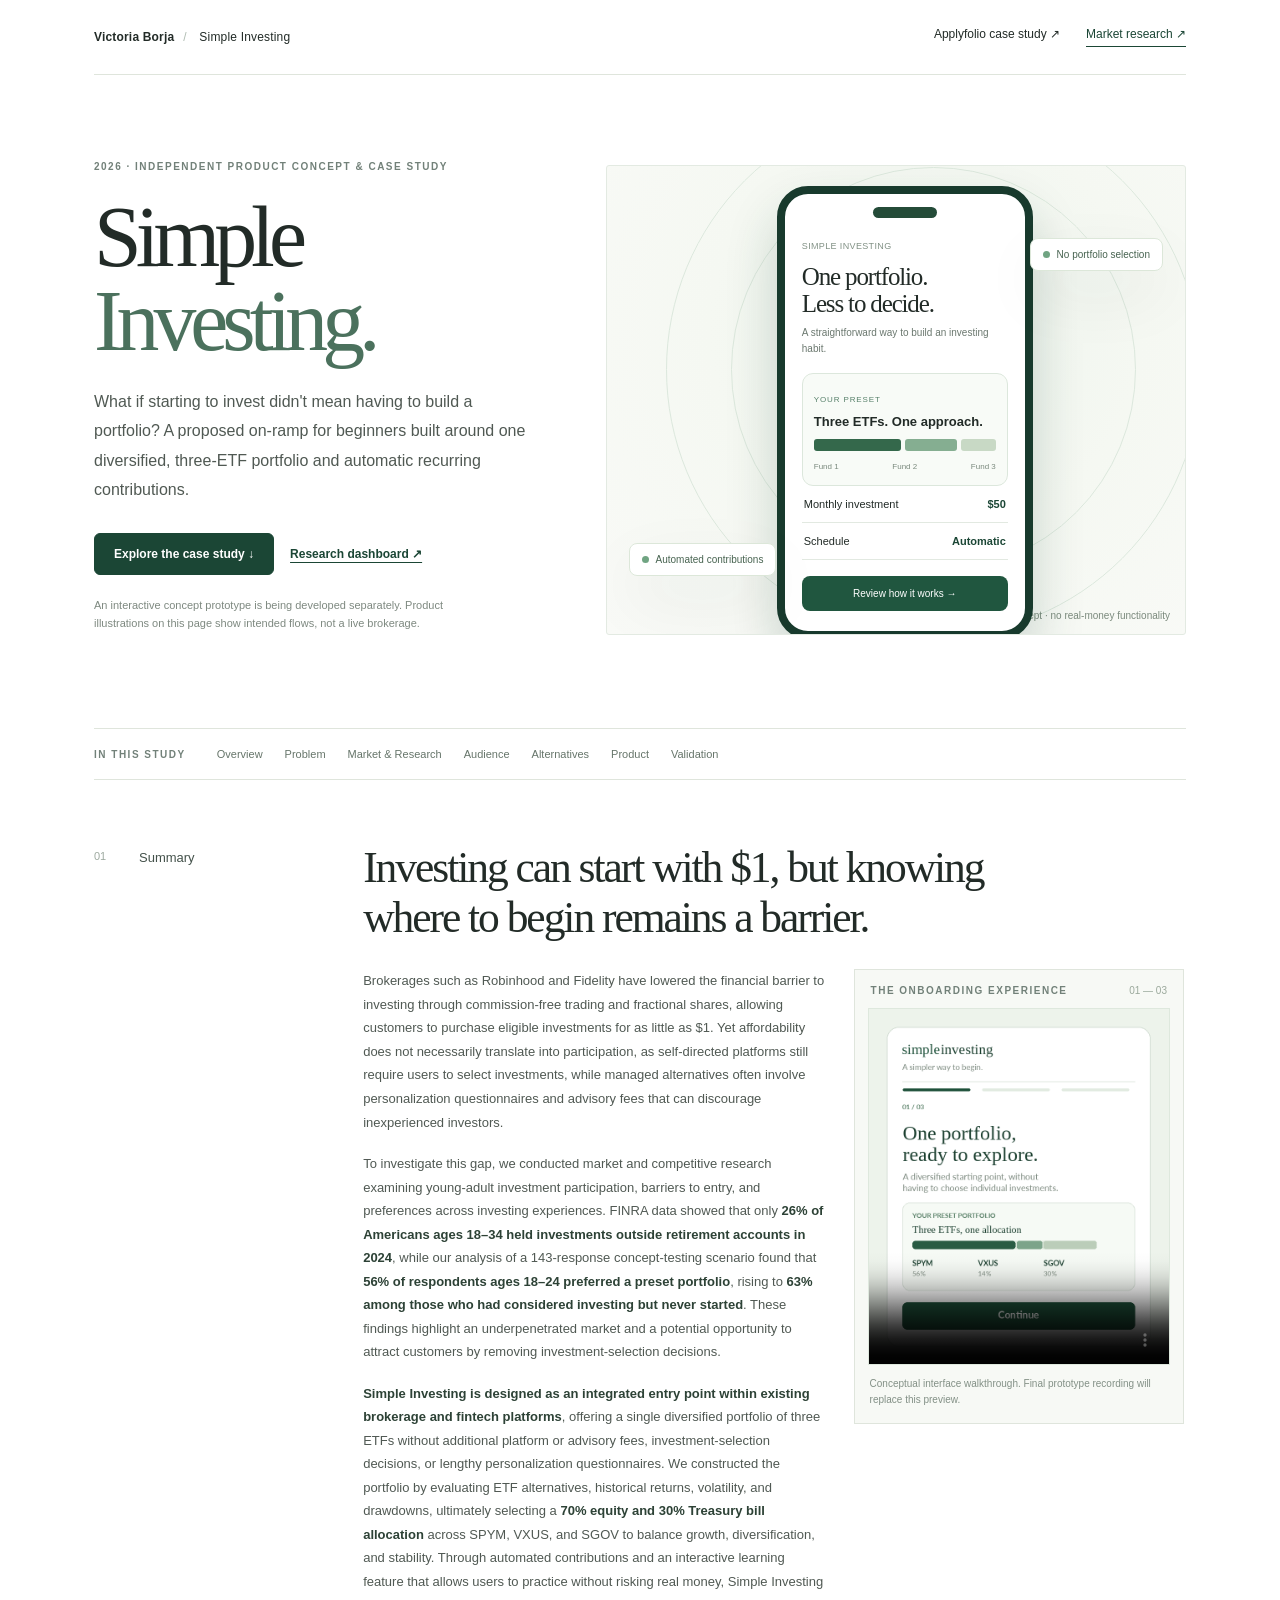
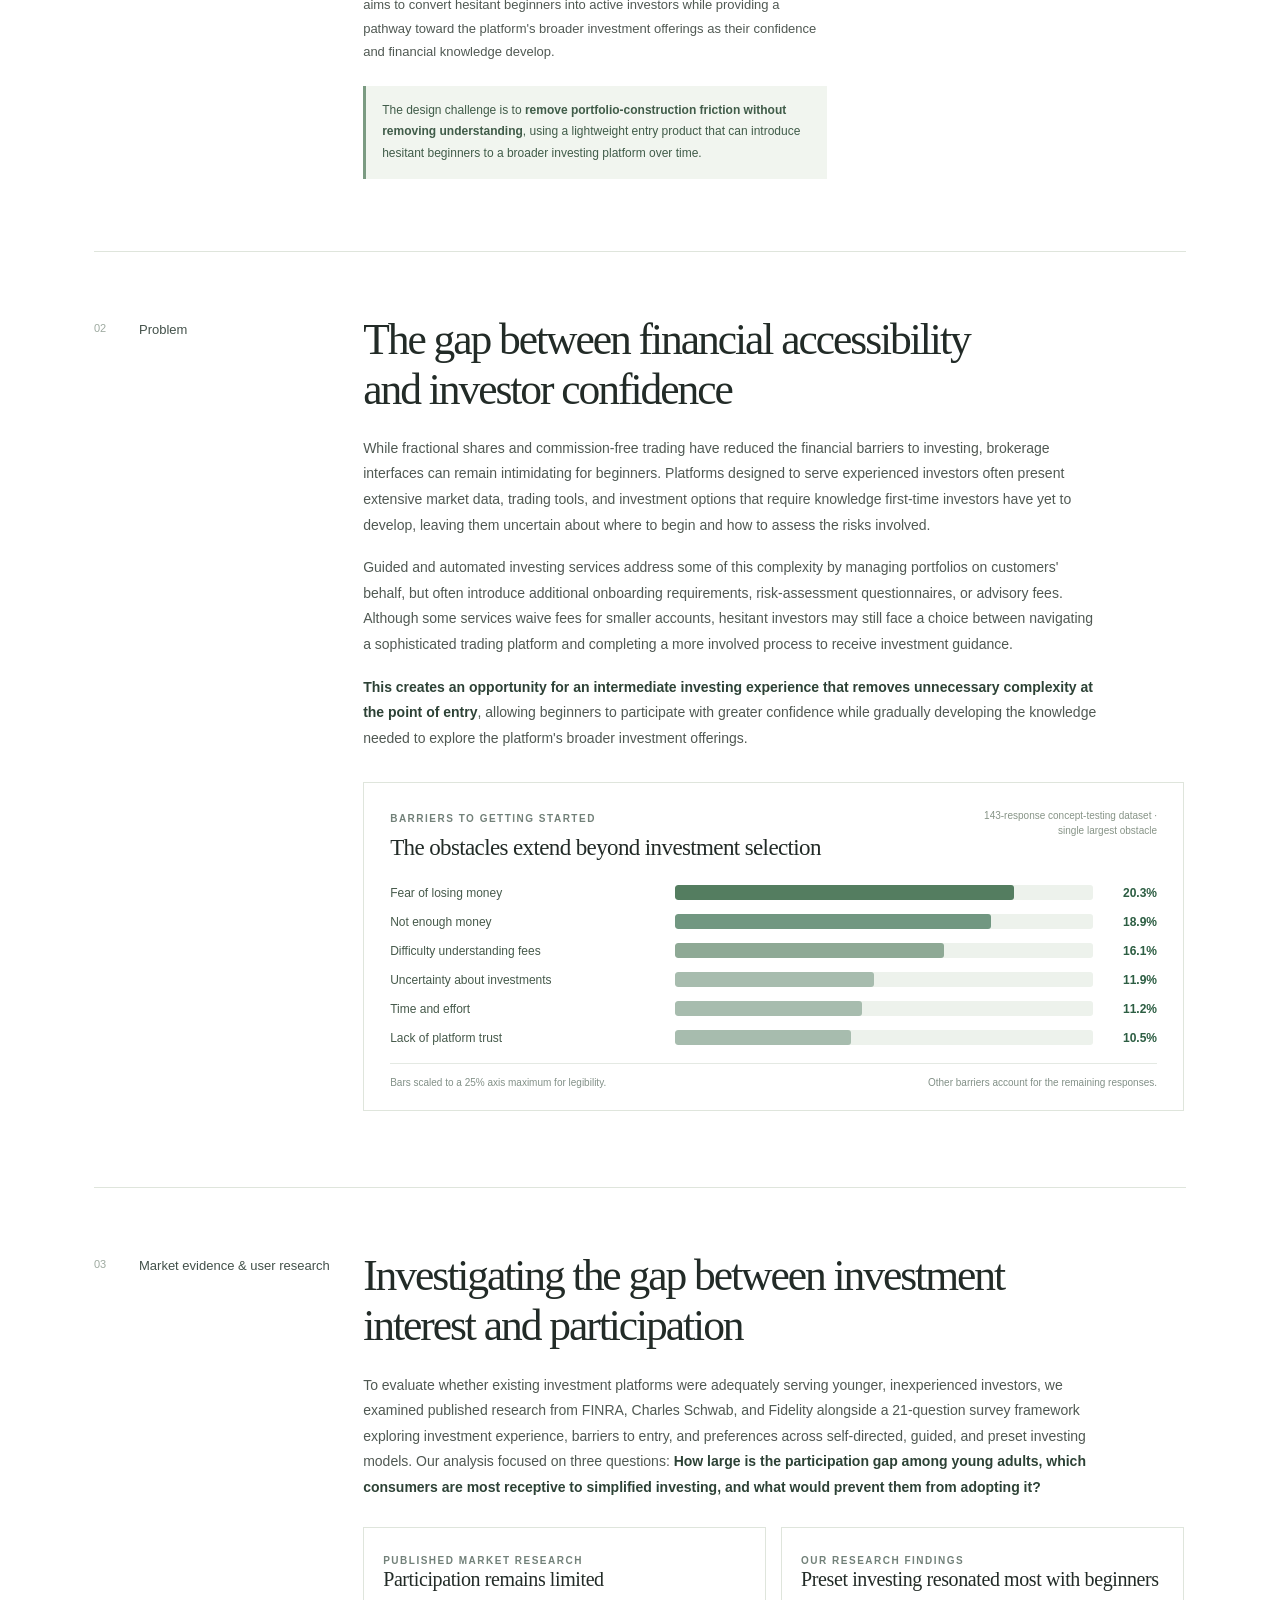
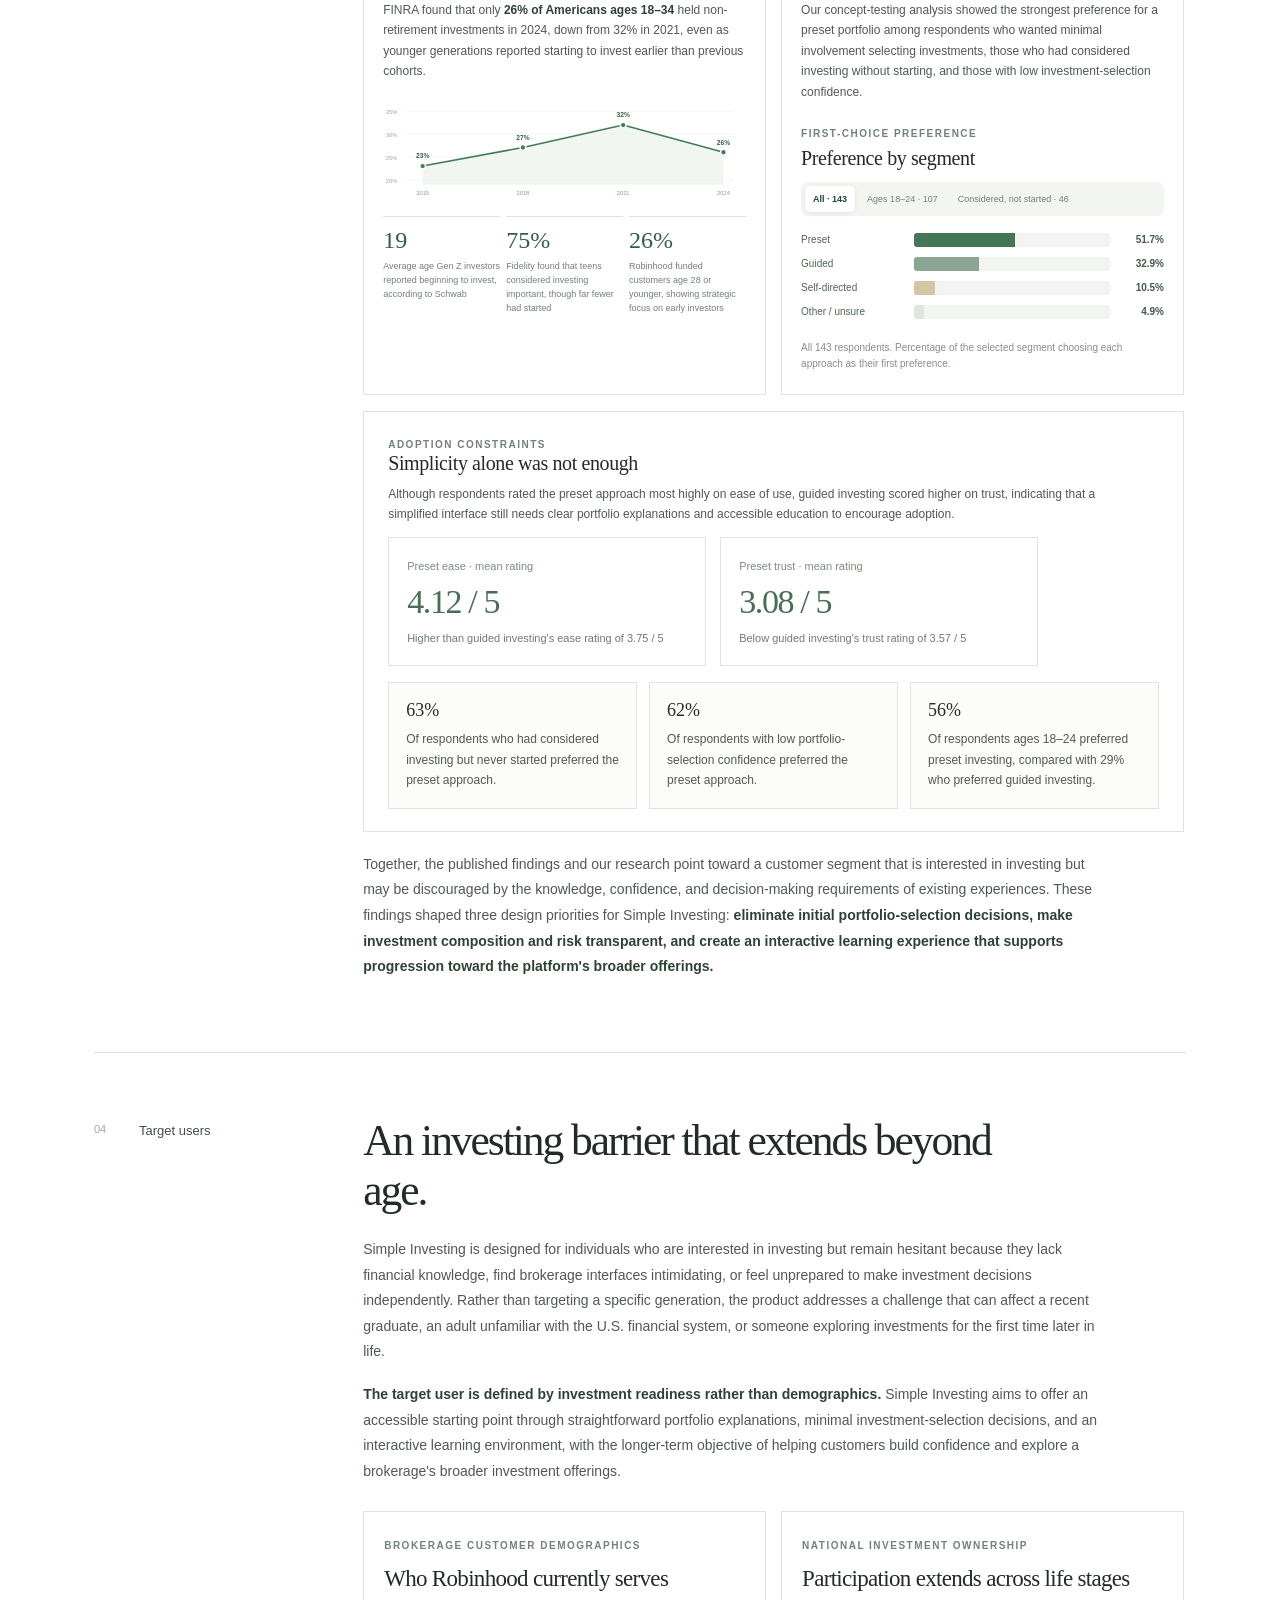
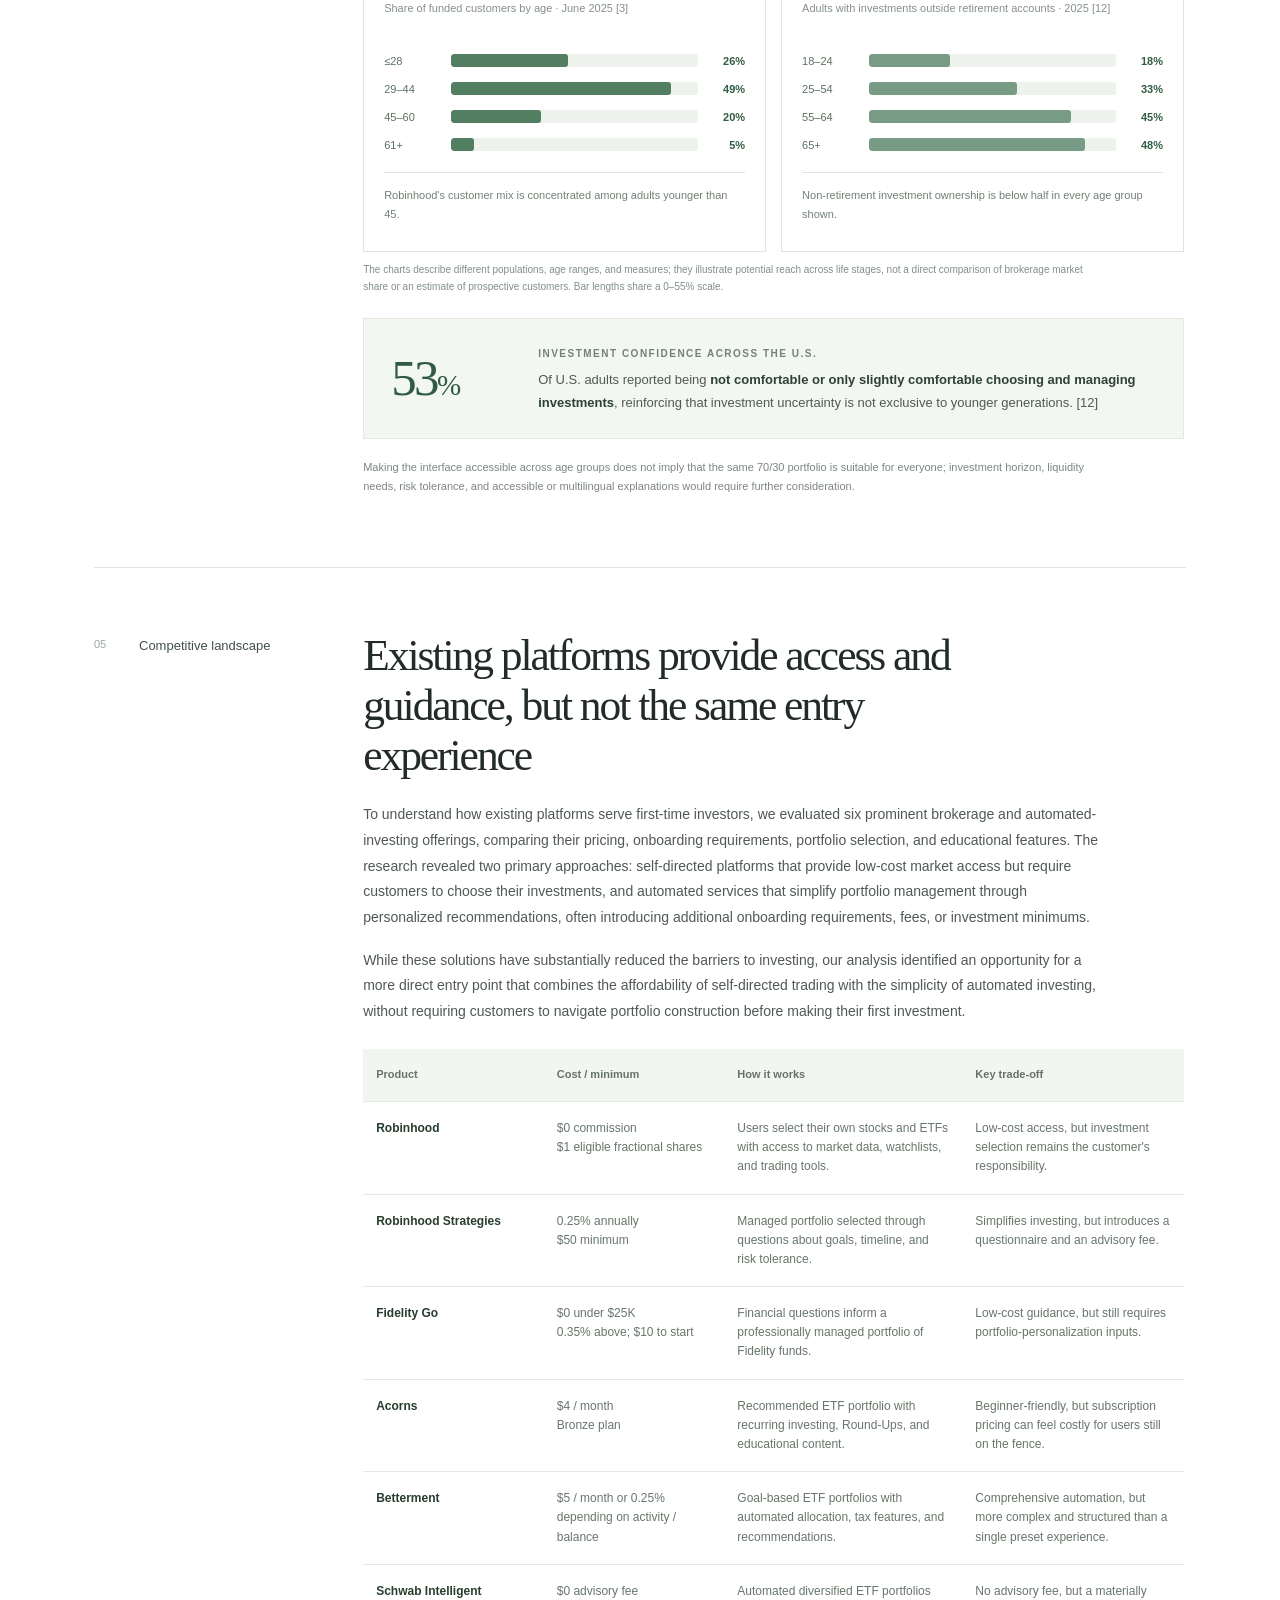
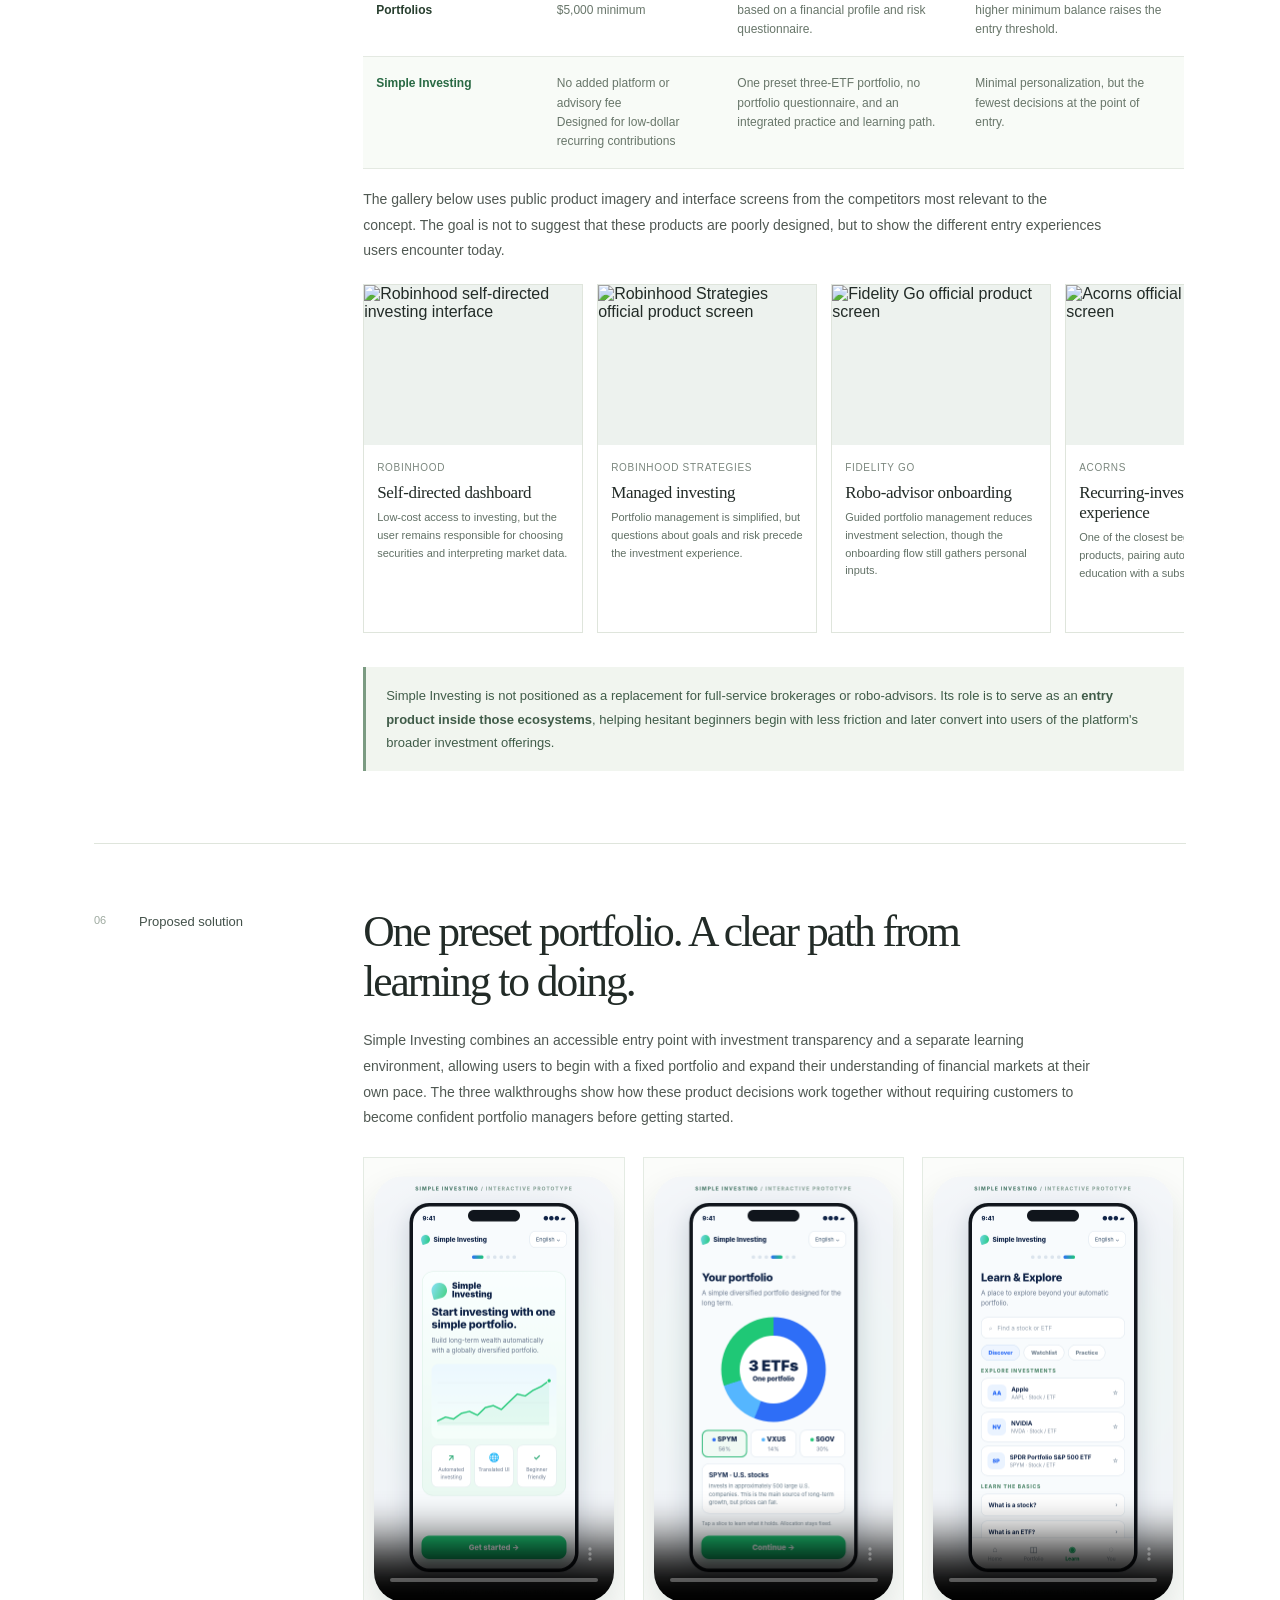
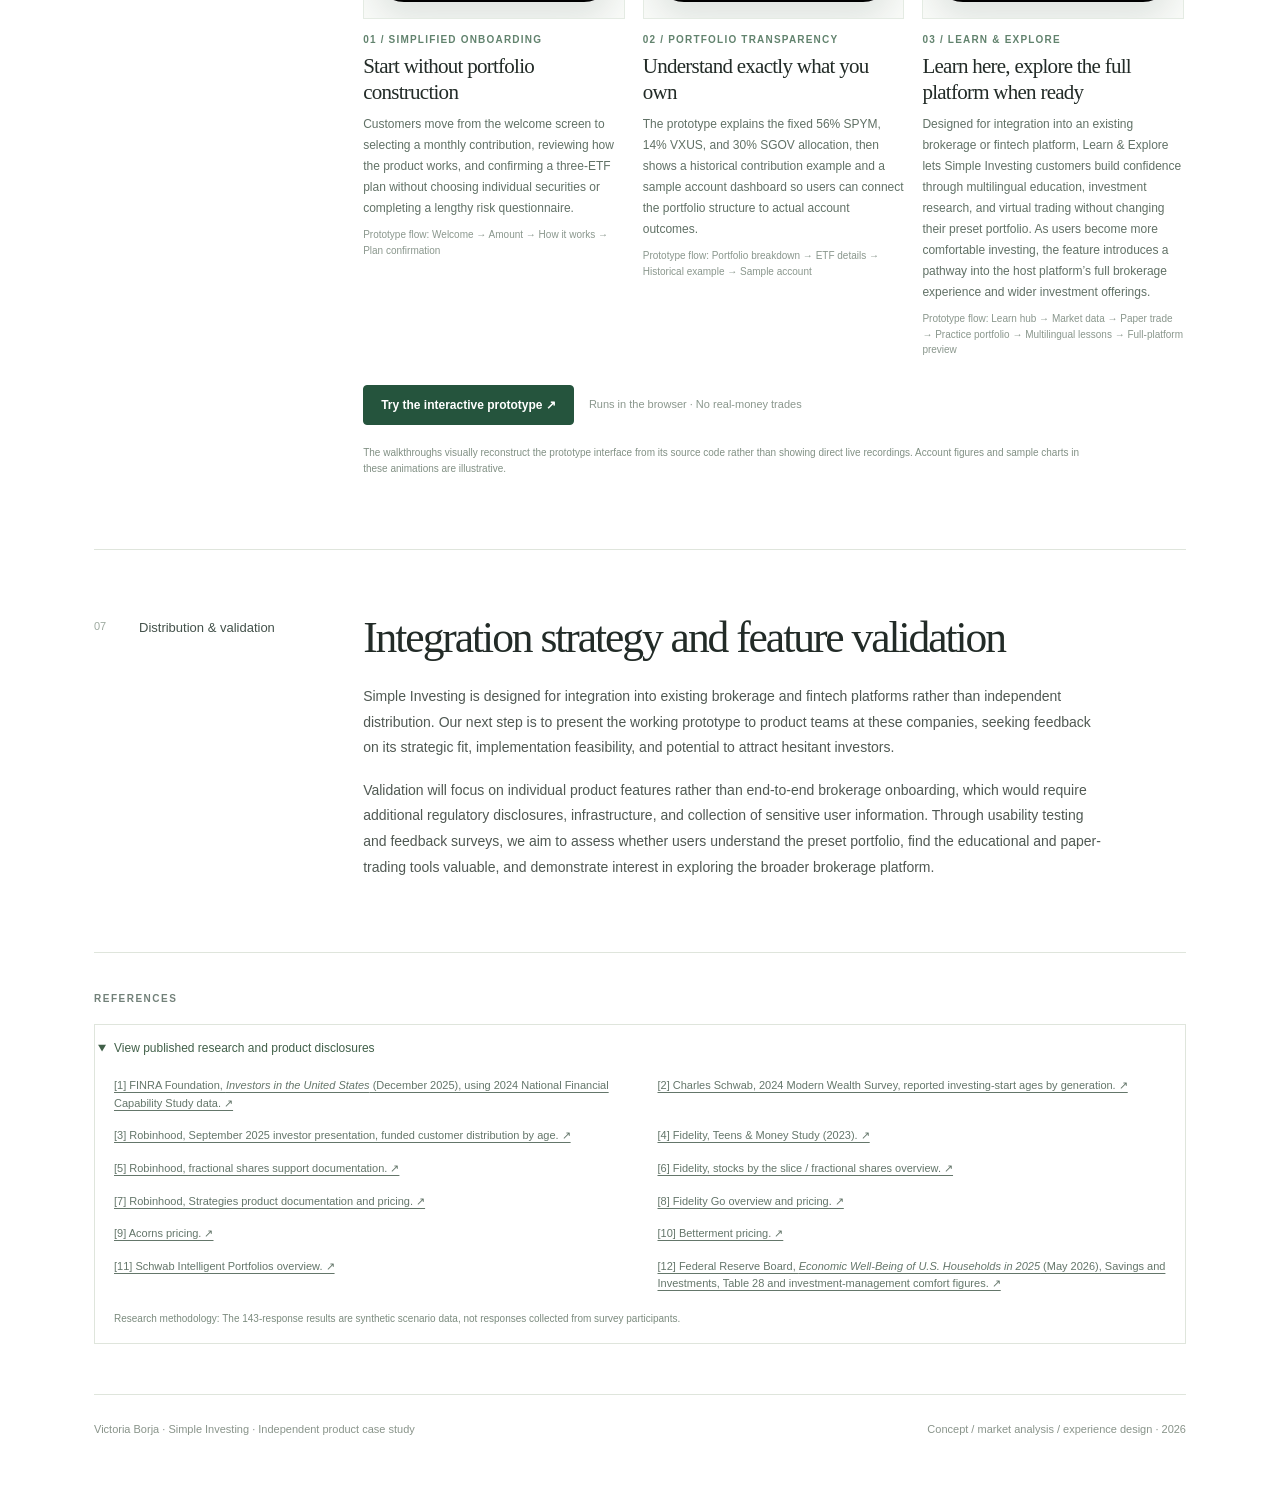
==== commit 7e2b34b1: "Replace distribution section with integration and feature validation plan" ====
--- a/case-study/index.html
+++ b/case-study/index.html
@@ -227,11 +227,9 @@
 <p class="solution-prototype-note">The walkthroughs visually reconstruct the prototype interface from its source code rather than showing direct live recordings. Account figures and sample charts in these animations are illustrative.</p>
 </div></section>
 <section class="section" id="next"><div class="section-index"><span class="num">07</span><span>Distribution &amp; validation</span></div><div class="section-main">
-<h2>From a plausible concept to a testable product.</h2>
-<p>A realistic distribution hypothesis is a streamlined entry path inside an existing brokerage or financial education experience. First-time customers could encounter the preset as an introductory option and later explore the platform's full offering. This is a proposed integration strategy, not an existing distribution partnership.</p>
-<div class="test-grid"><div class="test-card"><small>TEST 01</small><h3>Comprehension</h3><p>Can beginners explain what the three ETFs own and what could cause losses after completing setup?</p></div><div class="test-card"><small>TEST 02</small><h3>Activation</h3><p>In a neutral comparison with guided investing, what share completes a realistic recurring-contribution flow?</p></div><div class="test-card"><small>TEST 03</small><h3>Continued use</h3><p>Would people return, adjust contributions appropriately, or explore education after initial setup?</p></div></div>
-<p>The next stage is genuine qualitative interviews and usability testing. Success would mean a simpler flow <em>without</em> worse understanding of investment risk, false confidence, or misleading claims about suitability.</p>
-<div class="resource-line"><a href="market-research.html">Full market research dashboard ↗</a><a href="https://applyfolio.online/case-study/" rel="noopener" target="_blank">Related case study: Applyfolio ↗</a></div>
+<h2>Integration strategy and feature validation</h2>
+<p>Simple Investing is designed for integration into existing brokerage and fintech platforms rather than independent distribution. Our next step is to present the working prototype to product teams at these companies, seeking feedback on its strategic fit, implementation feasibility, and potential to attract hesitant investors.</p>
+<p>Validation will focus on individual product features rather than end-to-end brokerage onboarding, which would require additional regulatory disclosures, infrastructure, and collection of sensitive user information. Through usability testing and feedback surveys, we aim to assess whether users understand the preset portfolio, find the educational and paper-trading tools valuable, and demonstrate interest in exploring the broader brokerage platform.</p>
 </div></section>
 </main>
 <section aria-label="Research sources" class="sources"><span class="eyebrow">References</span><details open=""><summary>View published research and product disclosures</summary><div class="source-grid">
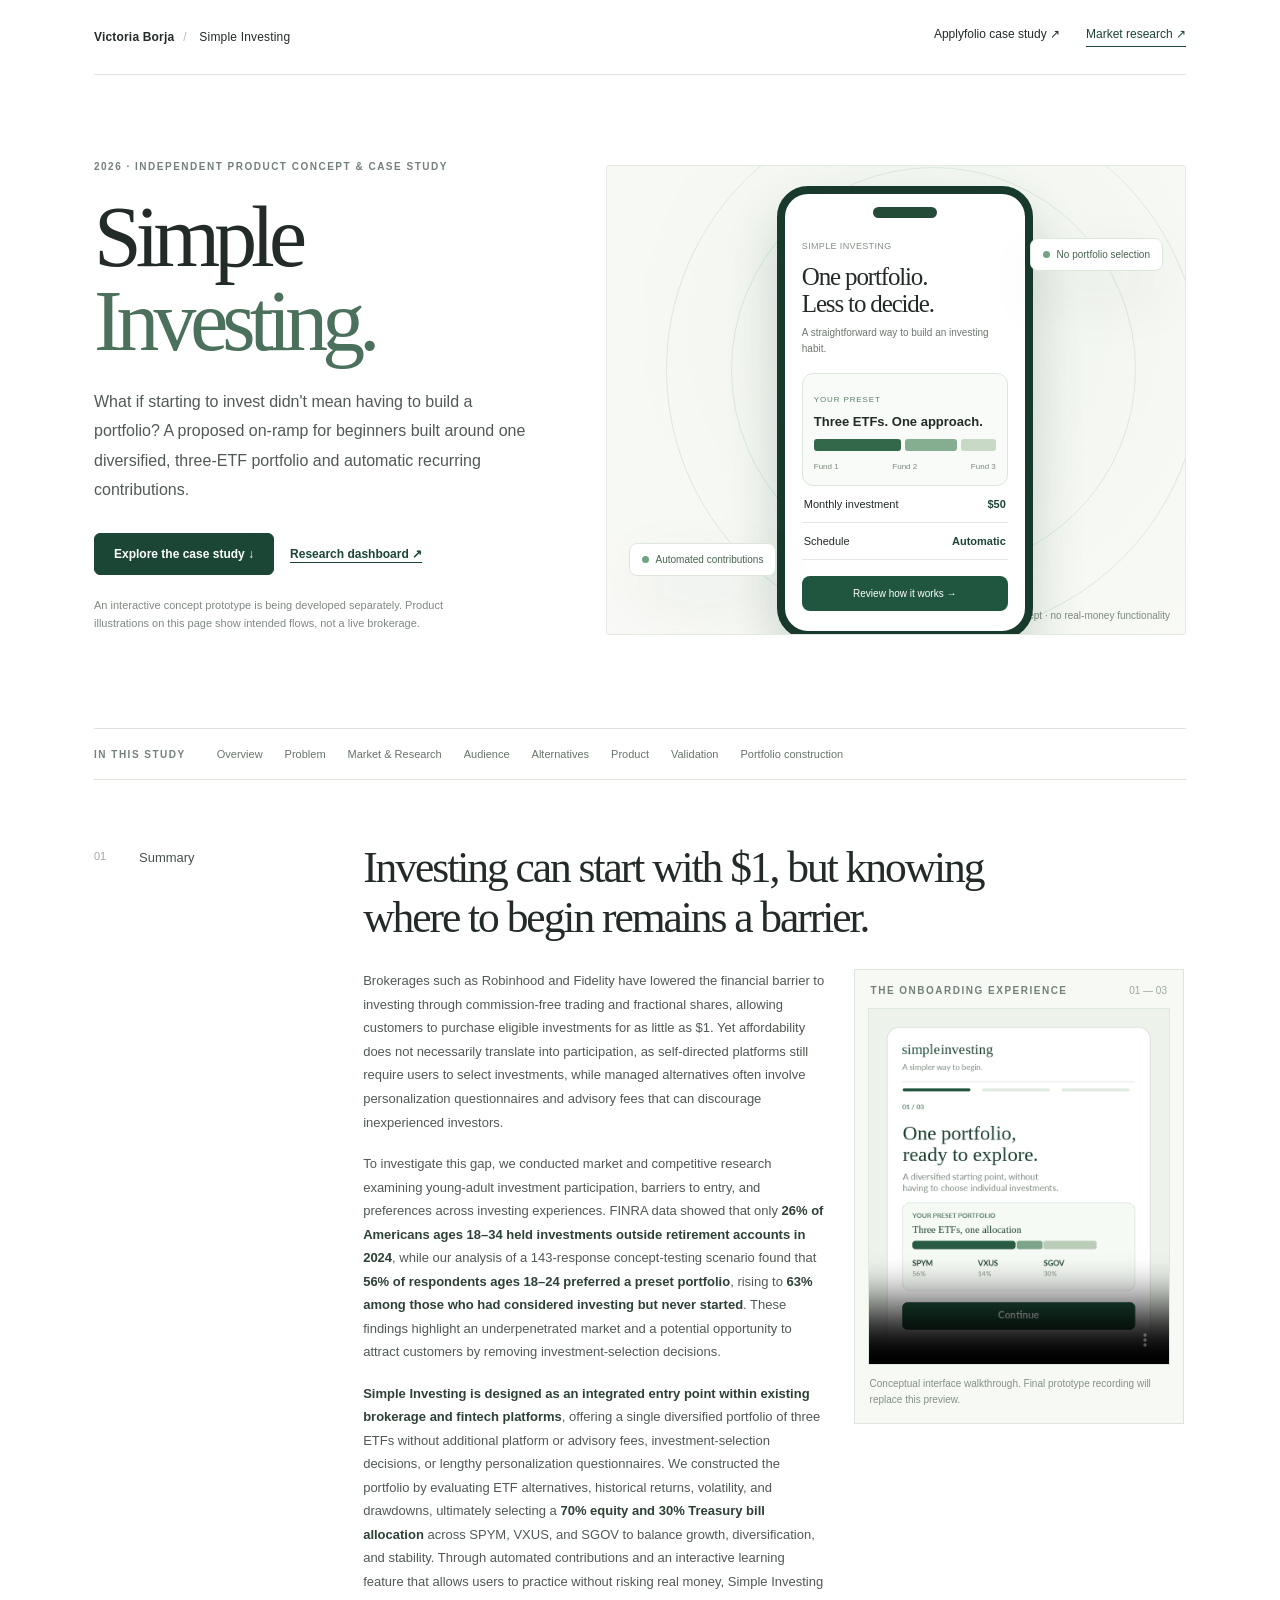
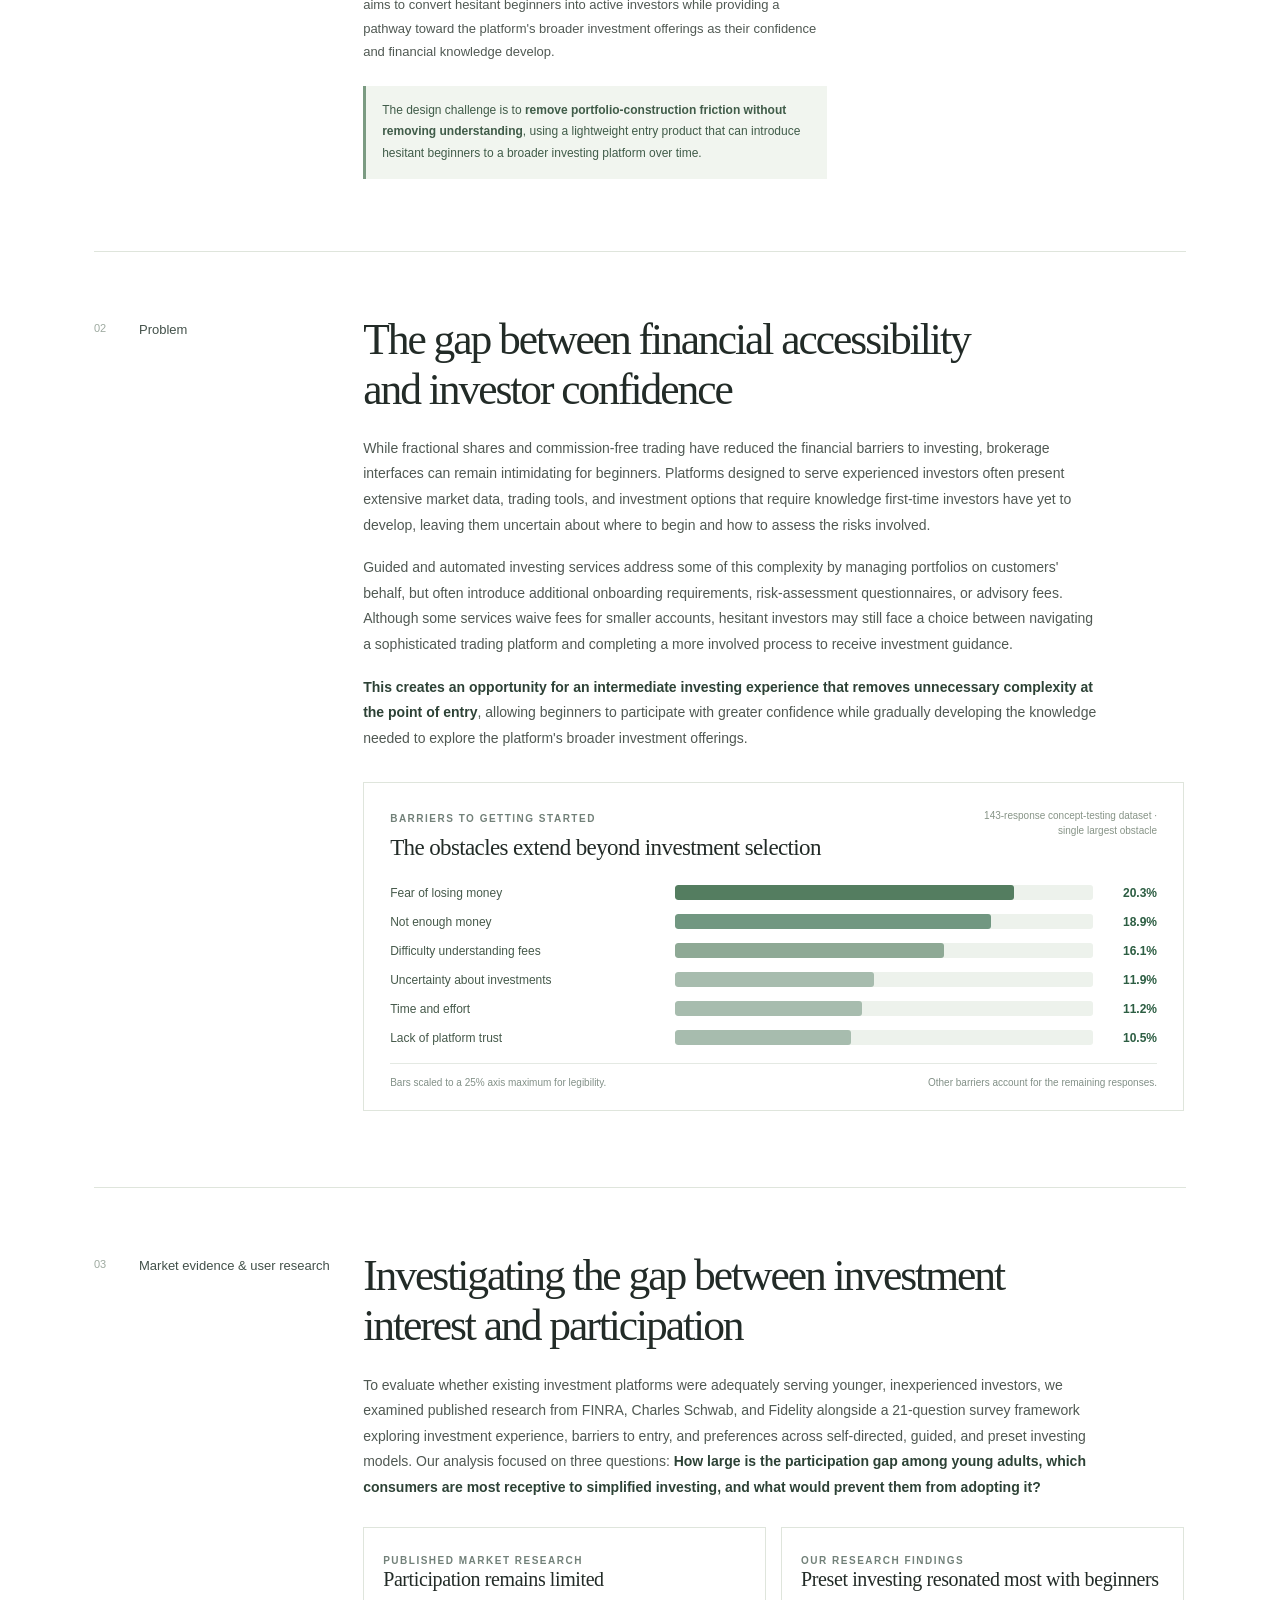
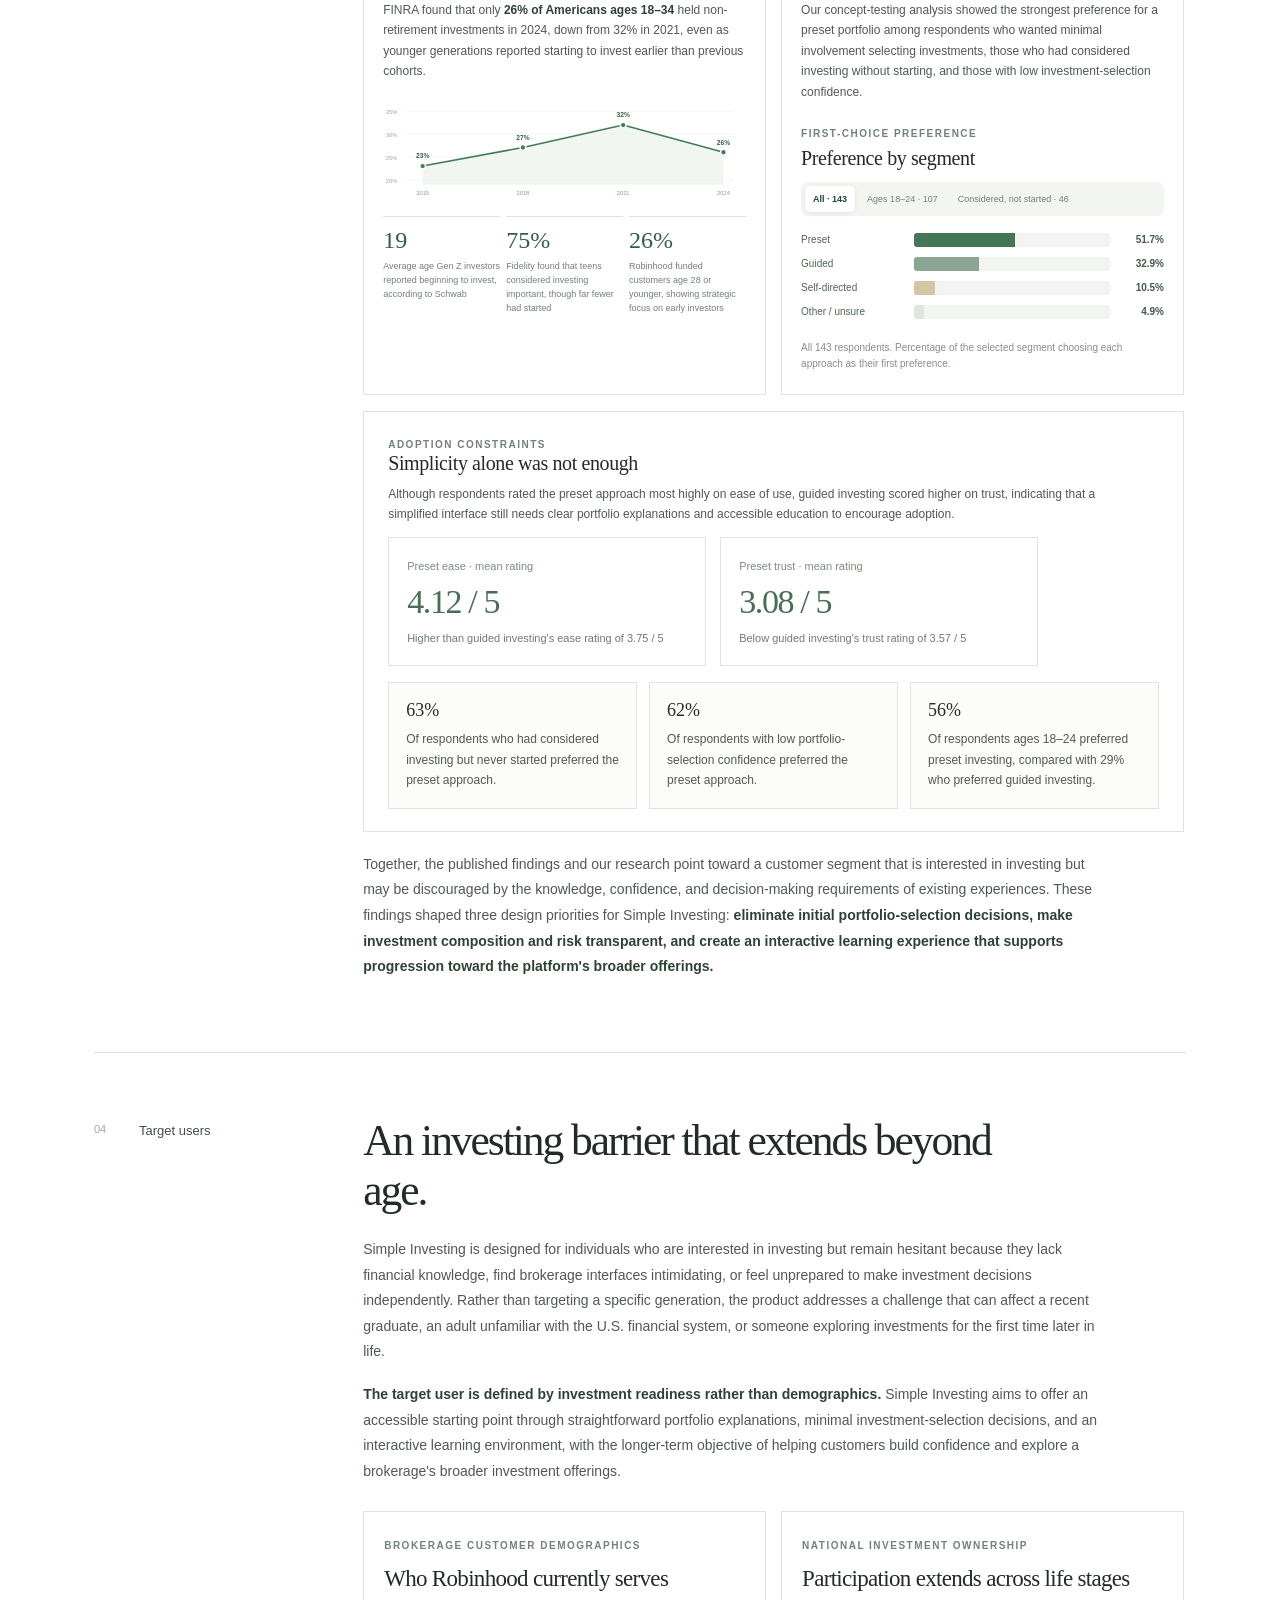
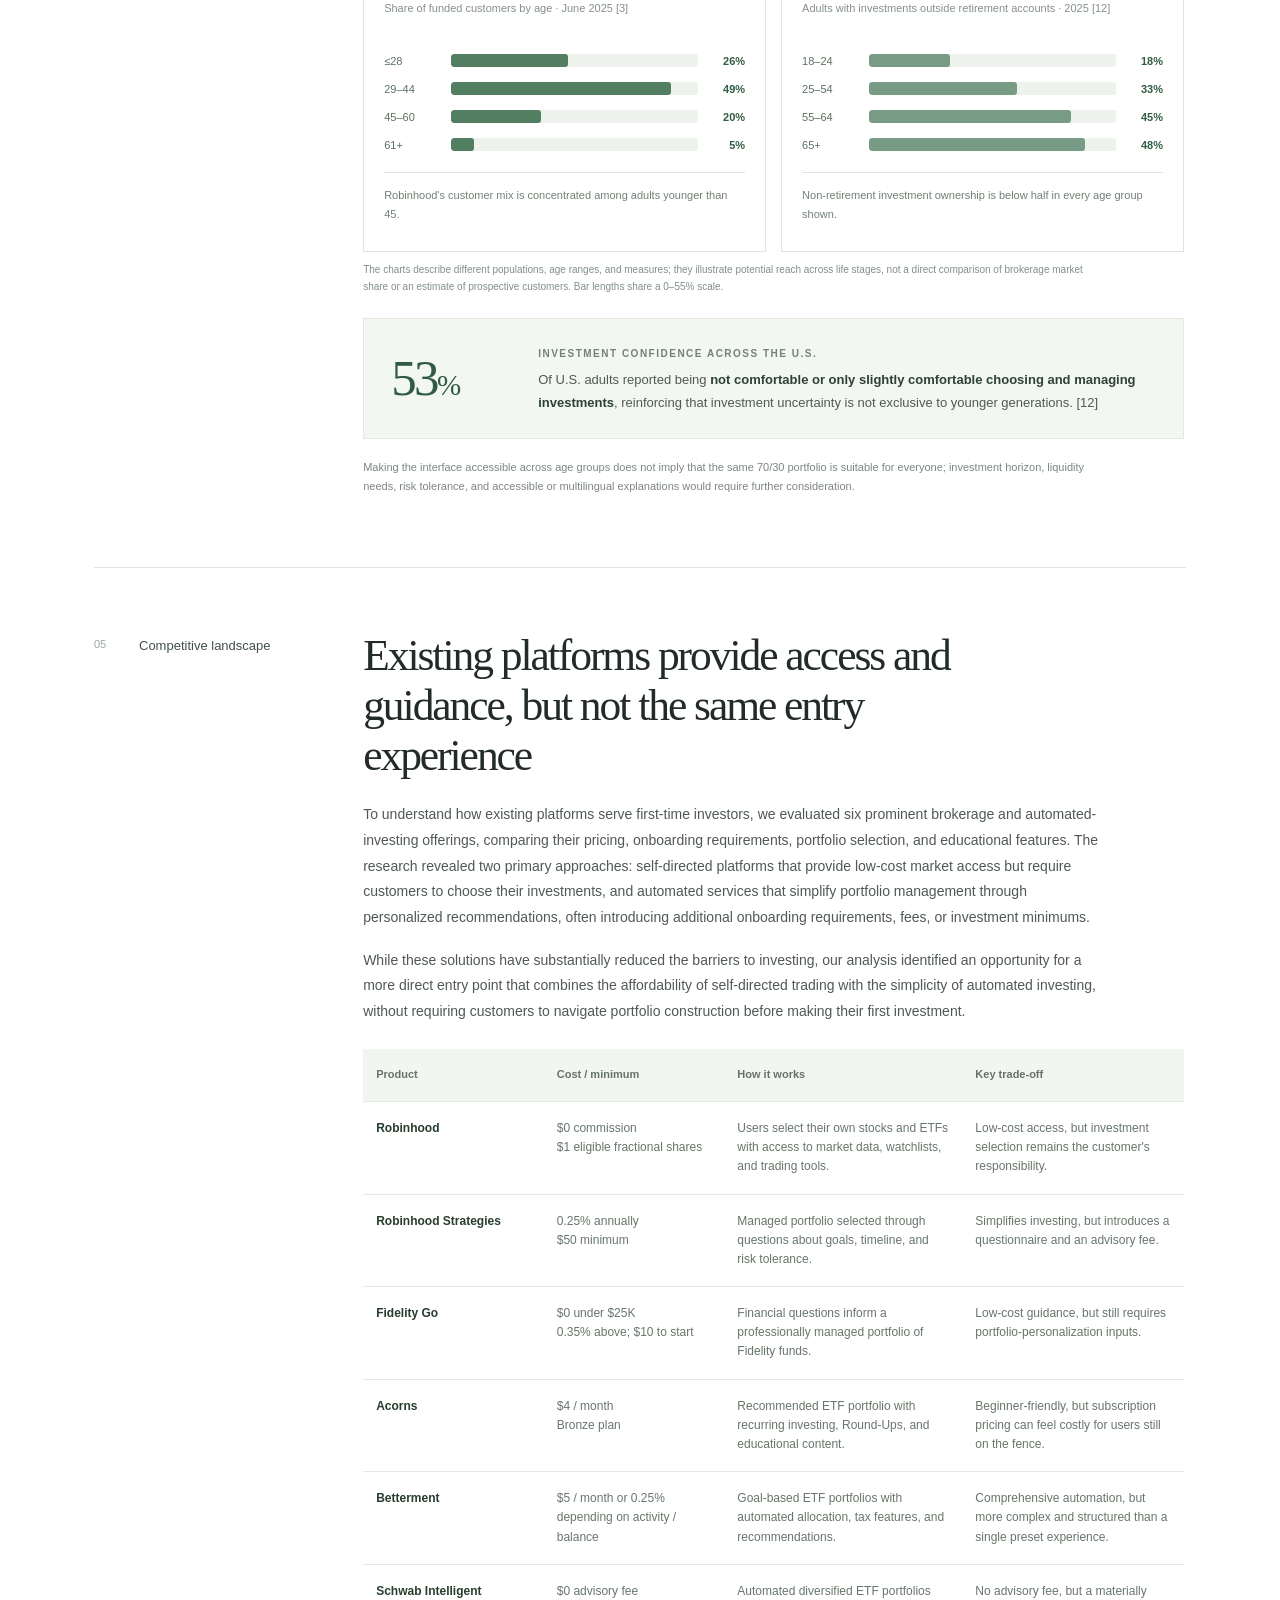
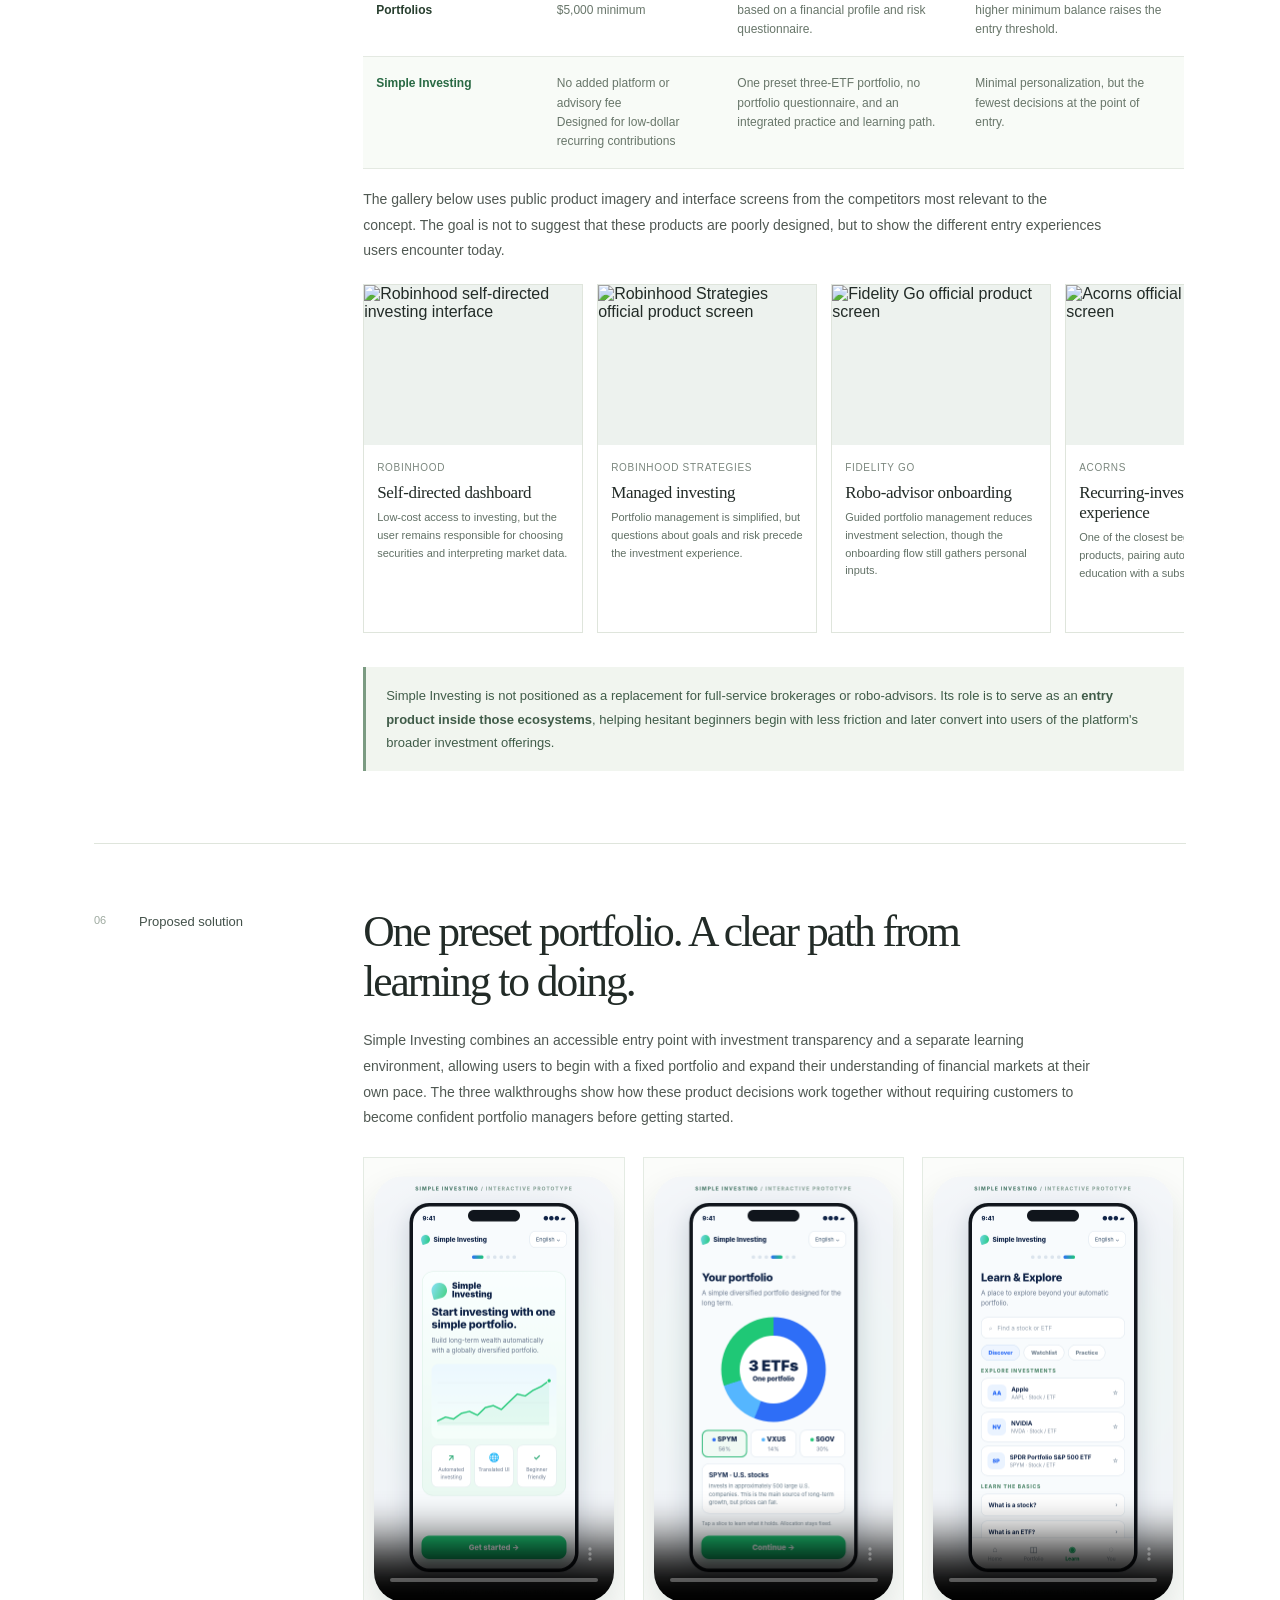
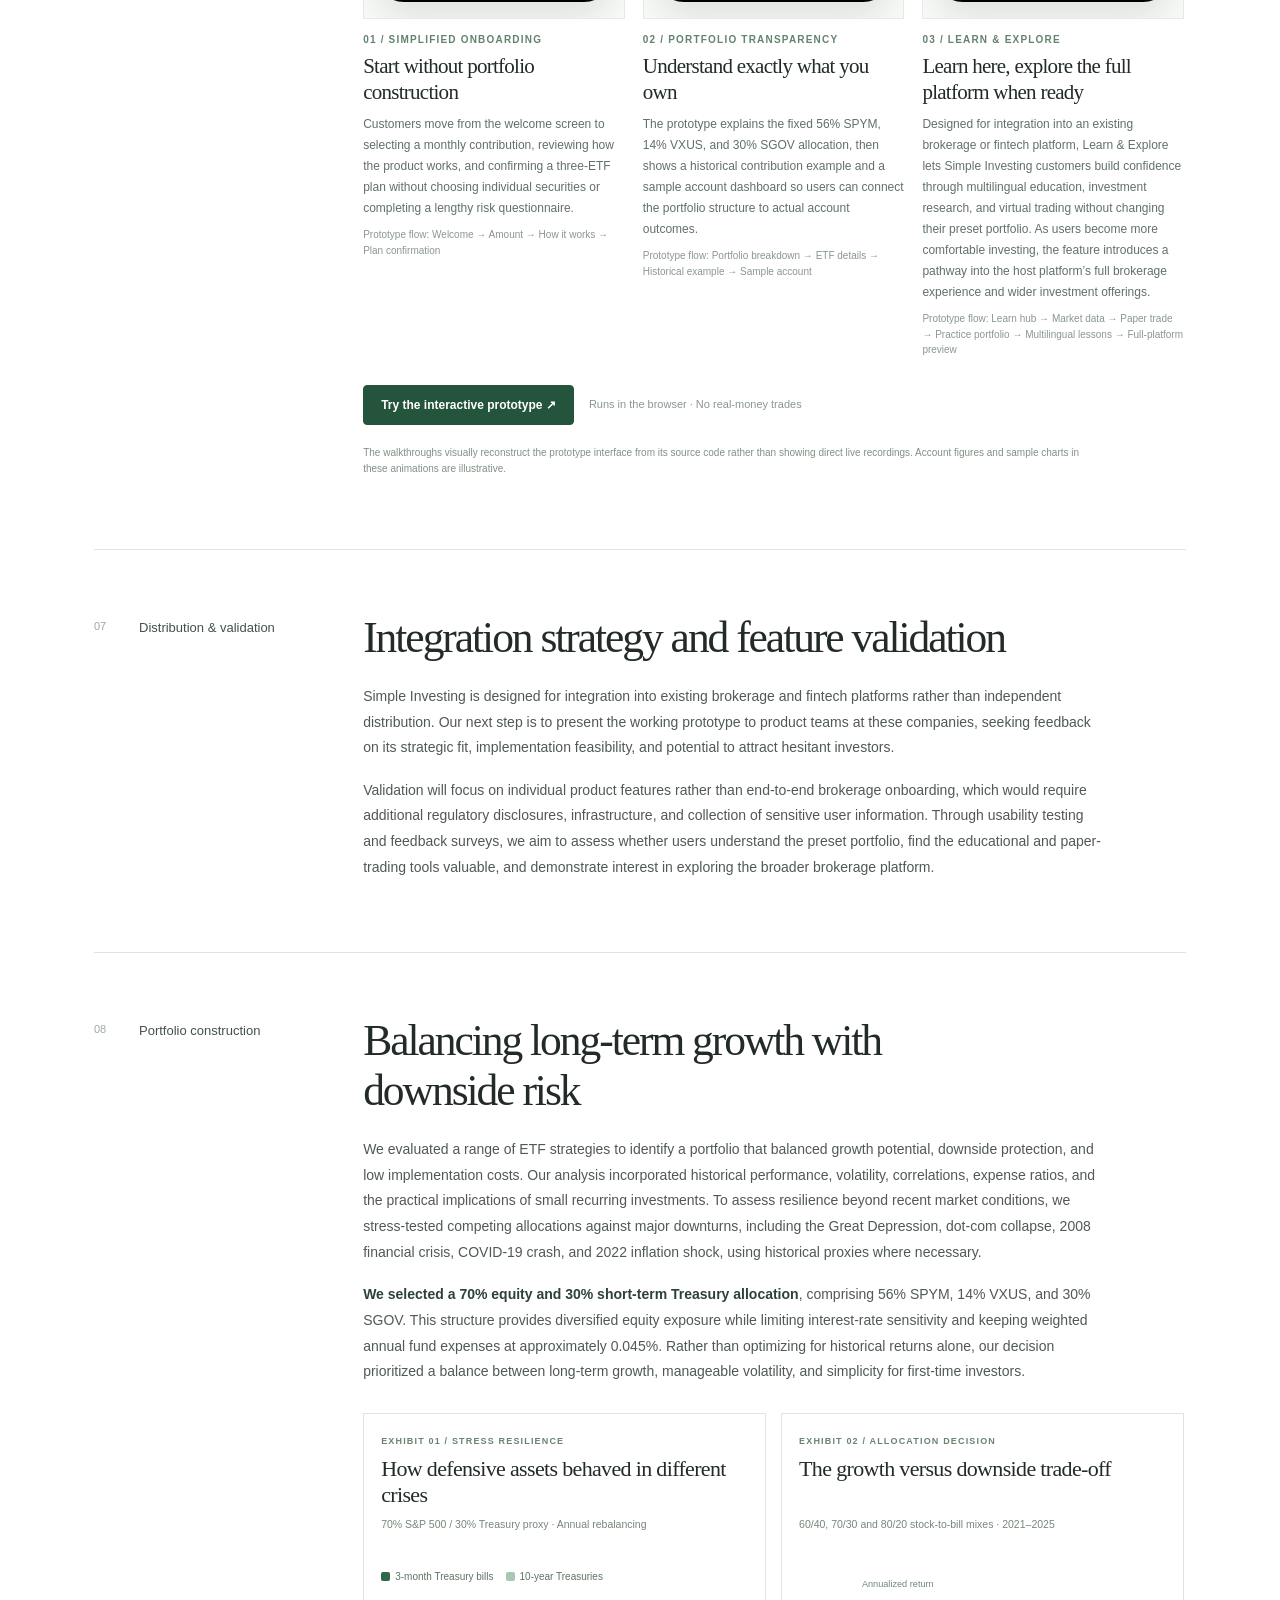
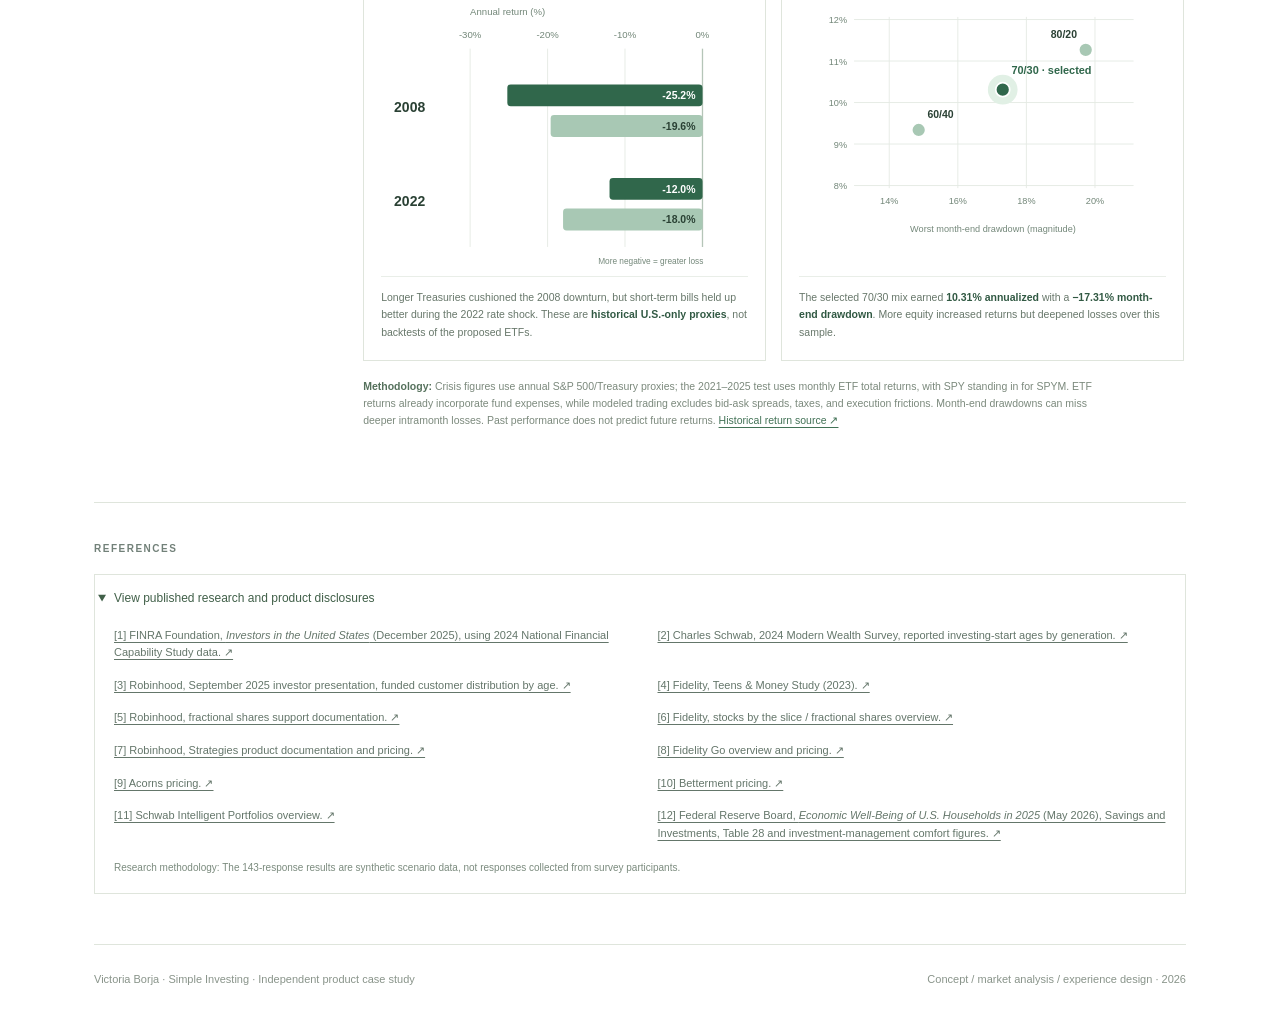
==== commit d5017c57: "Publish portfolio construction section with crisis and risk-return research exhibits" ====
--- a/case-study/index.html
+++ b/case-study/index.html
@@ -119,6 +119,26 @@
 .solution-prototype-note{color:#819084!important;font-size:10px!important;line-height:1.6!important;margin-top:20px!important}
 @media(max-width:760px){.solution-animations{grid-template-columns:1fr;gap:25px}.solution-feature .video-slot{max-width:350px;margin:0 auto;width:100%}.solution-feature .feature-number{margin-top:12px}}
 
+
+/* Portfolio construction: responsive, accessible editorial exhibits */
+.portfolio-exhibits{display:grid;grid-template-columns:repeat(2,minmax(0,1fr));gap:15px;margin:28px 0 17px}
+.portfolio-exhibit{min-width:0;margin:0;padding:22px 17px 19px;border:1px solid var(--border);background:#fff;display:flex;flex-direction:column}
+.portfolio-exhibit-eyebrow{font-size:9px;letter-spacing:.13em;text-transform:uppercase;color:#698470;font-weight:700}
+.portfolio-exhibit h3{font:normal 22px/1.2 Georgia,'Times New Roman',serif;letter-spacing:-.03em;margin:10px 0 8px;min-height:53px}
+.section-main .portfolio-chart-subtitle{font-size:10.5px!important;line-height:1.5!important;color:#78867a!important;min-height:35px;margin:0 0 10px!important}
+.portfolio-chart-legend{display:flex;align-items:center;gap:12px;flex-wrap:wrap;font-size:10px;color:#5d7363;min-height:30px}
+.portfolio-chart-legend span{display:inline-flex;align-items:center;gap:5px}
+.portfolio-chart-legend i{display:inline-block;width:9px;height:9px;border-radius:2px}
+.portfolio-chart-legend .legend-bills{background:#30674b}
+.portfolio-chart-legend .legend-long{background:#a8c8b4}
+.portfolio-plot{width:100%;height:auto;max-width:100%;display:block;margin:6px auto}
+.portfolio-exhibit figcaption{margin-top:auto;padding-top:12px;border-top:1px solid #e9eee8;color:#67776a;font-size:10.5px;line-height:1.63}
+.portfolio-exhibit figcaption strong{font-weight:700;color:#315943}
+.section-main .portfolio-research-note{font-size:10.5px!important;line-height:1.65!important;color:#7b897c!important;margin:10px 0 0!important}
+.portfolio-research-note strong{font-weight:700;color:#55715c!important}
+.portfolio-research-note a{color:#427256;text-underline-offset:3px}
+@media(max-width:900px){.portfolio-exhibits{grid-template-columns:1fr}.portfolio-exhibit{padding:21px}.portfolio-exhibit h3{min-height:0}.section-main .portfolio-chart-subtitle{min-height:0}.portfolio-plot{max-width:420px}}
+@media(max-width:520px){.portfolio-exhibit{padding:18px 12px 16px}.portfolio-exhibit h3{font-size:20px}.portfolio-chart-legend{gap:9px;font-size:9px}}
 </style>
 <!-- Self-contained page: product animations and poster images are embedded for local/offline viewing. -->
 </head>
@@ -151,7 +171,7 @@
 <span class="visual-caption">Illustrative concept · no real-money functionality</span>
 </div>
 </section>
-<nav aria-label="Sections" class="toc"><span class="eyebrow">In this study</span><a href="#summary">Overview</a><a href="#problem">Problem</a><a href="#market">Market &amp; Research</a><a href="#users">Audience</a><a href="#competitors">Alternatives</a><a href="#solution">Product</a><a href="#next">Validation</a></nav>
+<nav aria-label="Sections" class="toc"><span class="eyebrow">In this study</span><a href="#summary">Overview</a><a href="#problem">Problem</a><a href="#market">Market &amp; Research</a><a href="#users">Audience</a><a href="#competitors">Alternatives</a><a href="#solution">Product</a><a href="#next">Validation</a><a href="#portfolio-construction">Portfolio construction</a></nav>
 <section class="section" id="summary"><div class="section-index"><span class="num">01</span><span>Summary</span></div><div class="section-main"><h2>Investing can start with $1, but knowing where to begin remains a barrier.</h2><div class="summary-columns"><div class="summary-prose"><p>Brokerages such as Robinhood and Fidelity have lowered the financial barrier to investing through commission-free trading and fractional shares, allowing customers to purchase eligible investments for as little as $1. Yet affordability does not necessarily translate into participation, as self-directed platforms still require users to select investments, while managed alternatives often involve personalization questionnaires and advisory fees that can discourage inexperienced investors.</p><p>To investigate this gap, we conducted market and competitive research examining young-adult investment participation, barriers to entry, and preferences across investing experiences. FINRA data showed that only <strong>26% of Americans ages 18–34 held investments outside retirement accounts in 2024</strong>, while our analysis of a 143-response concept-testing scenario found that <strong>56% of respondents ages 18–24 preferred a preset portfolio</strong>, rising to <strong>63% among those who had considered investing but never started</strong>. These findings highlight an underpenetrated market and a potential opportunity to attract customers by removing investment-selection decisions.</p><p><strong>Simple Investing is designed as an integrated entry point within existing brokerage and fintech platforms</strong>, offering a single diversified portfolio of three ETFs without additional platform or advisory fees, investment-selection decisions, or lengthy personalization questionnaires. We constructed the portfolio by evaluating ETF alternatives, historical returns, volatility, and drawdowns, ultimately selecting a <strong>70% equity and 30% Treasury bill allocation</strong> across SPYM, VXUS, and SGOV to balance growth, diversification, and stability. Through automated contributions and an interactive learning feature that allows users to practice without risking real money, Simple Investing aims to convert hesitant beginners into active investors while providing a pathway toward the platform's broader investment offerings as their confidence and financial knowledge develop.</p><div class="insight-strip">The design challenge is to <strong>remove portfolio-construction friction without removing understanding</strong>, using a lightweight entry product that can introduce hesitant beginners to a broader investing platform over time.</div></div><aside class="summary-video"><div class="summary-video-inner"><div class="video-topline"><span class="eyebrow">The onboarding experience</span><span class="video-count">01 — 03</span></div><video aria-label="Illustrative Simple Investing onboarding animation" autoplay="" controls="" loop="" muted="" playsinline="" poster="[data-uri]" preload="metadata"><source src="[data-uri]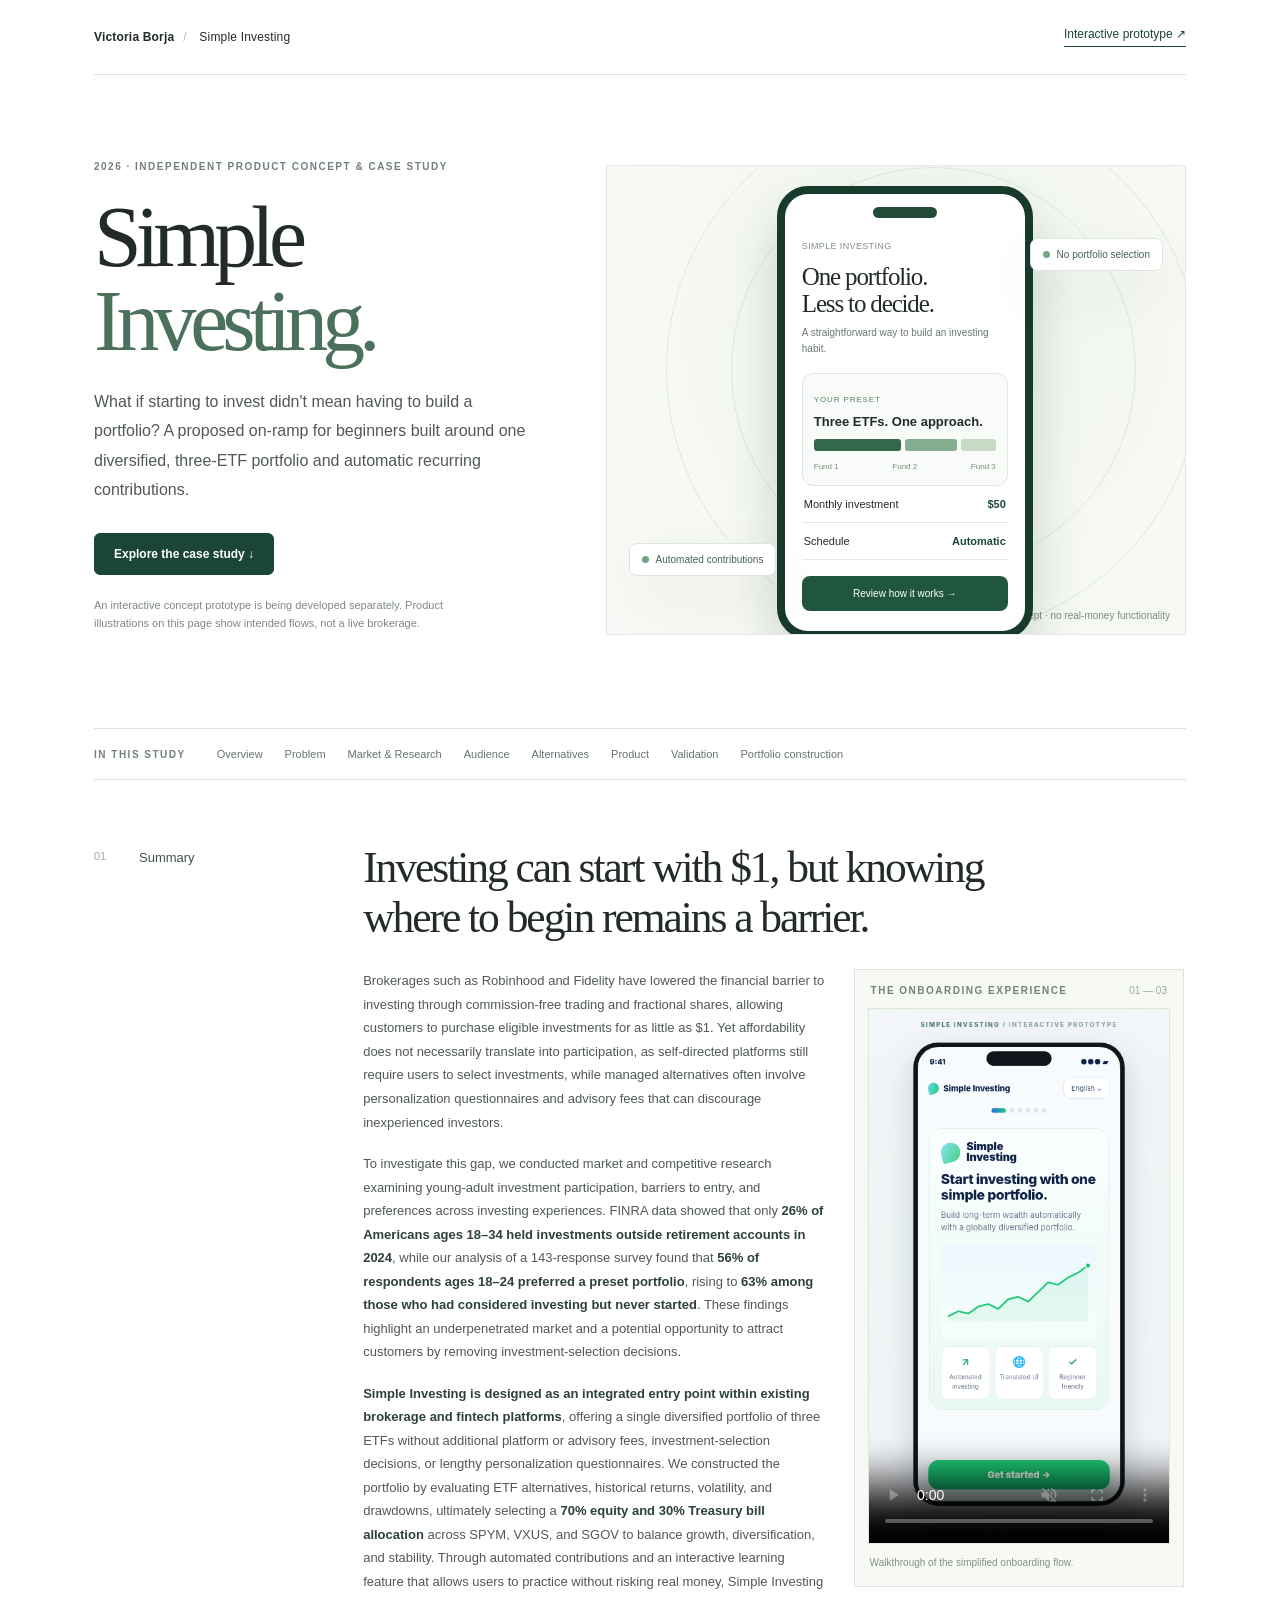
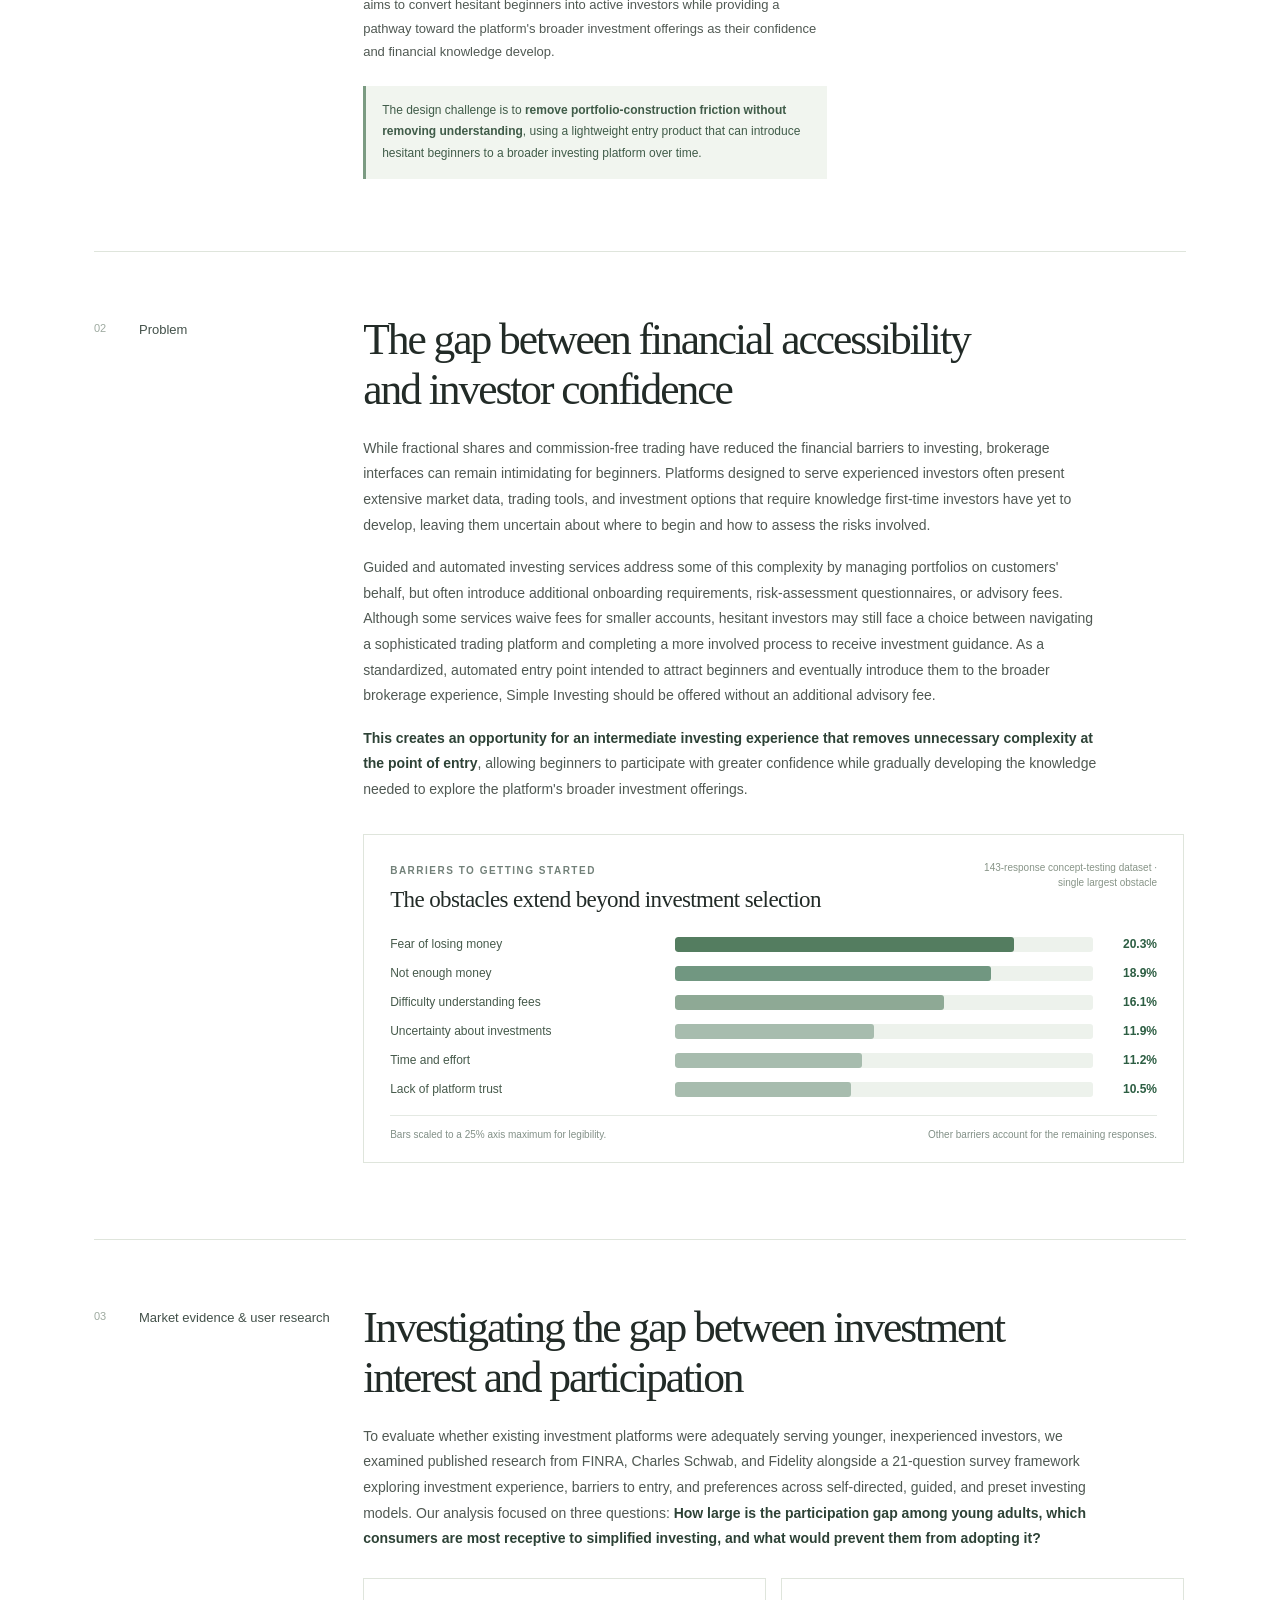
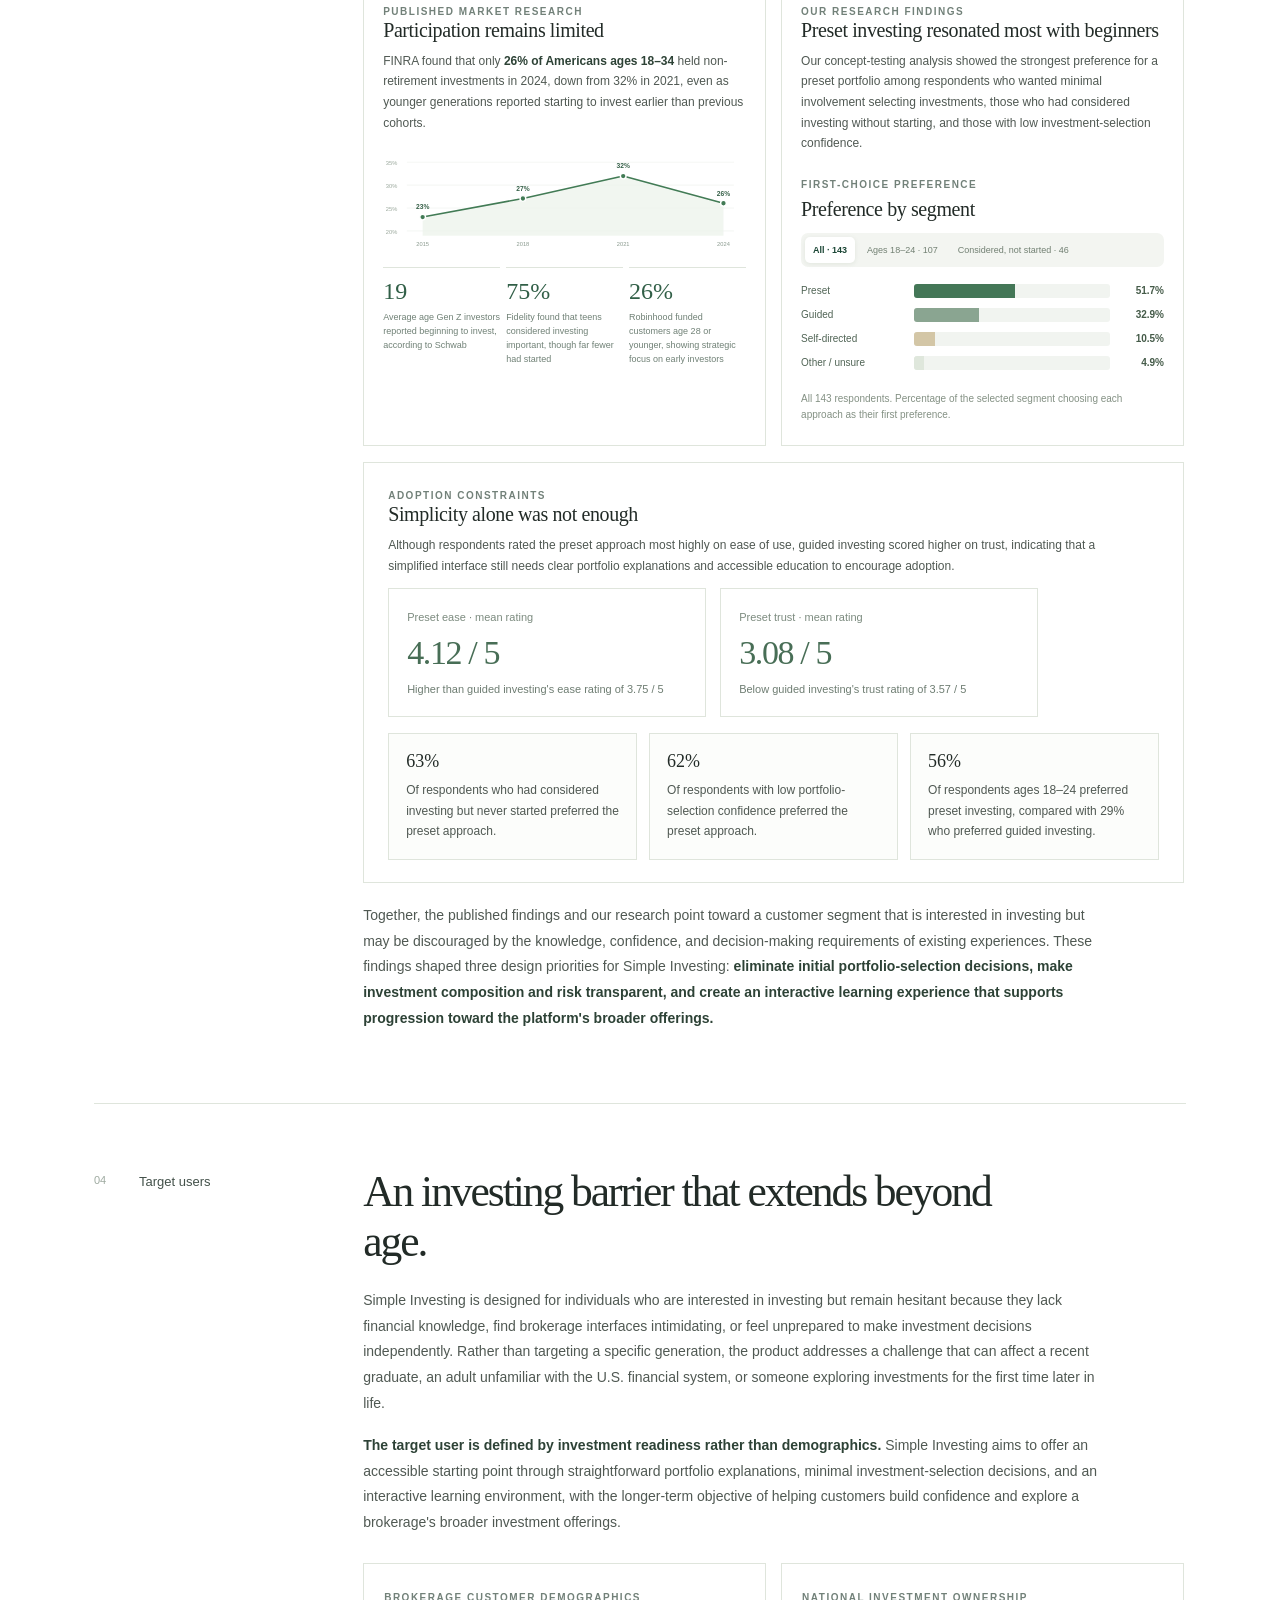
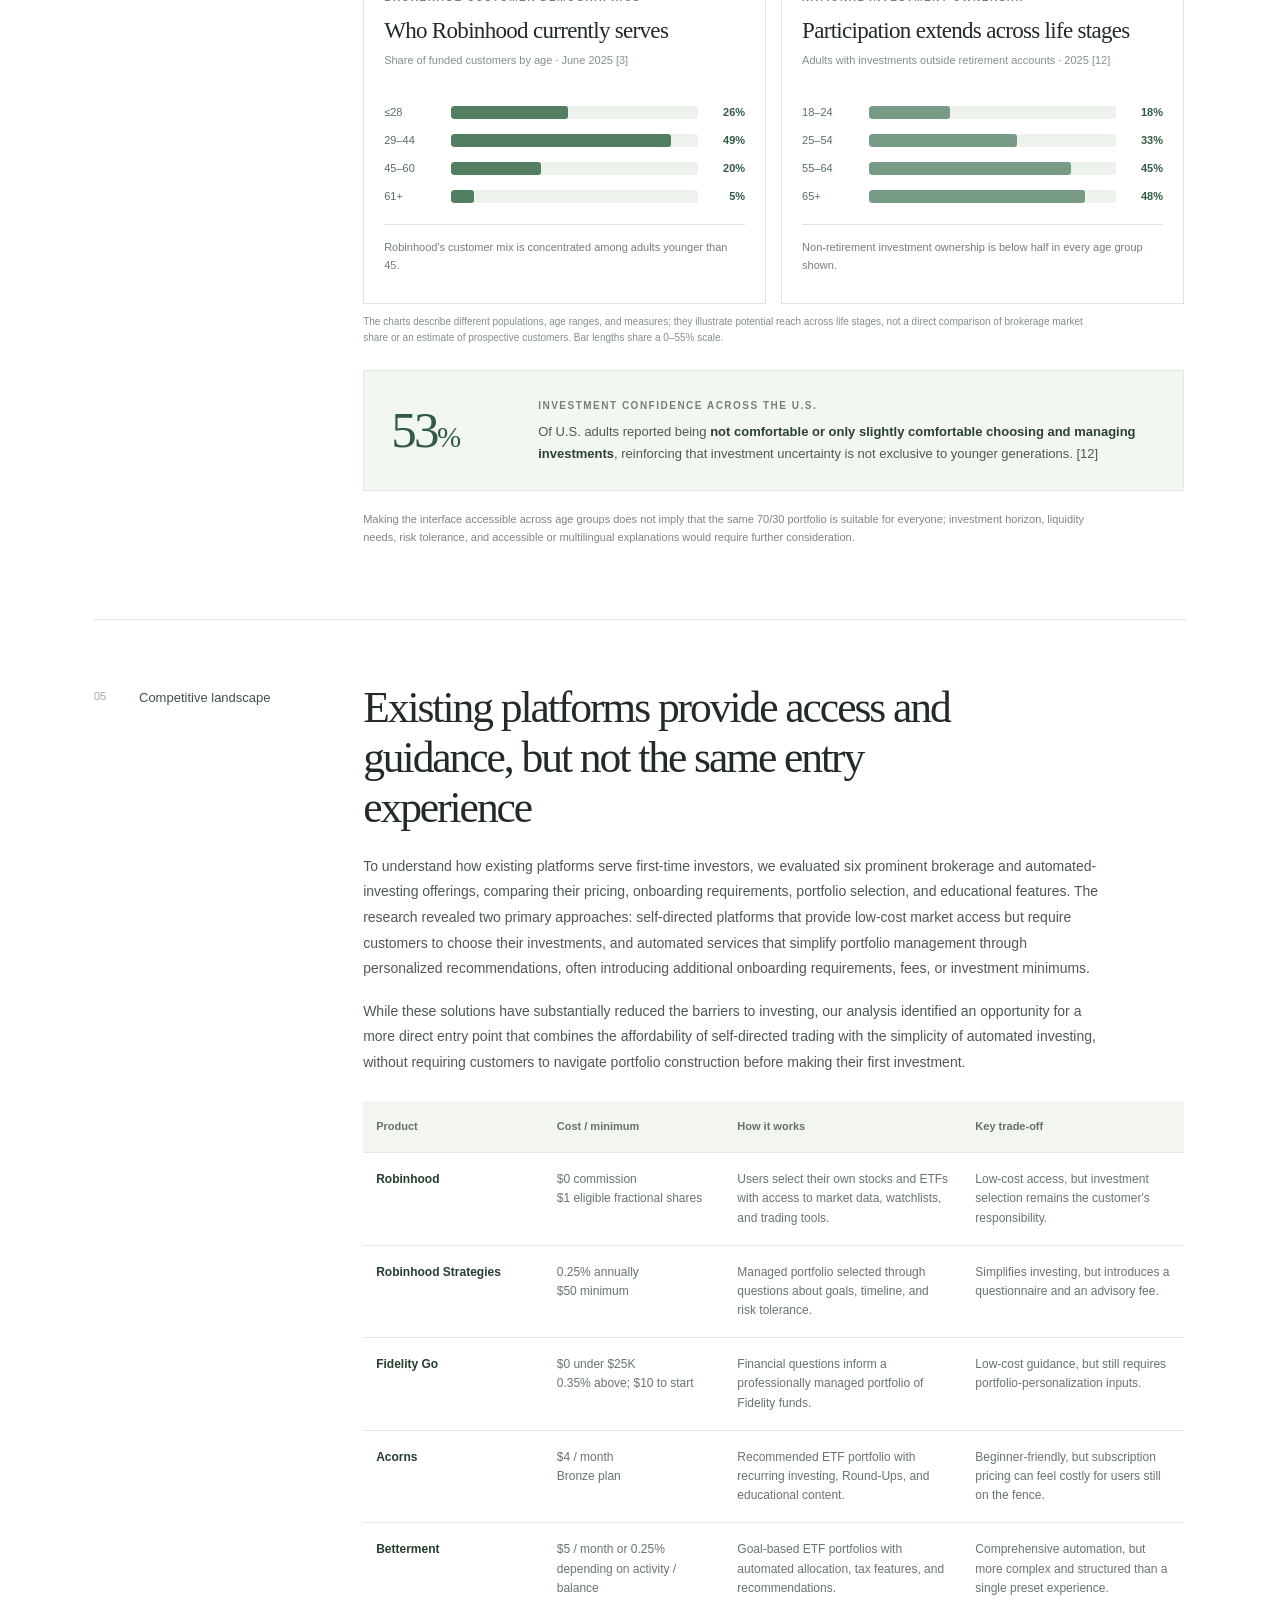
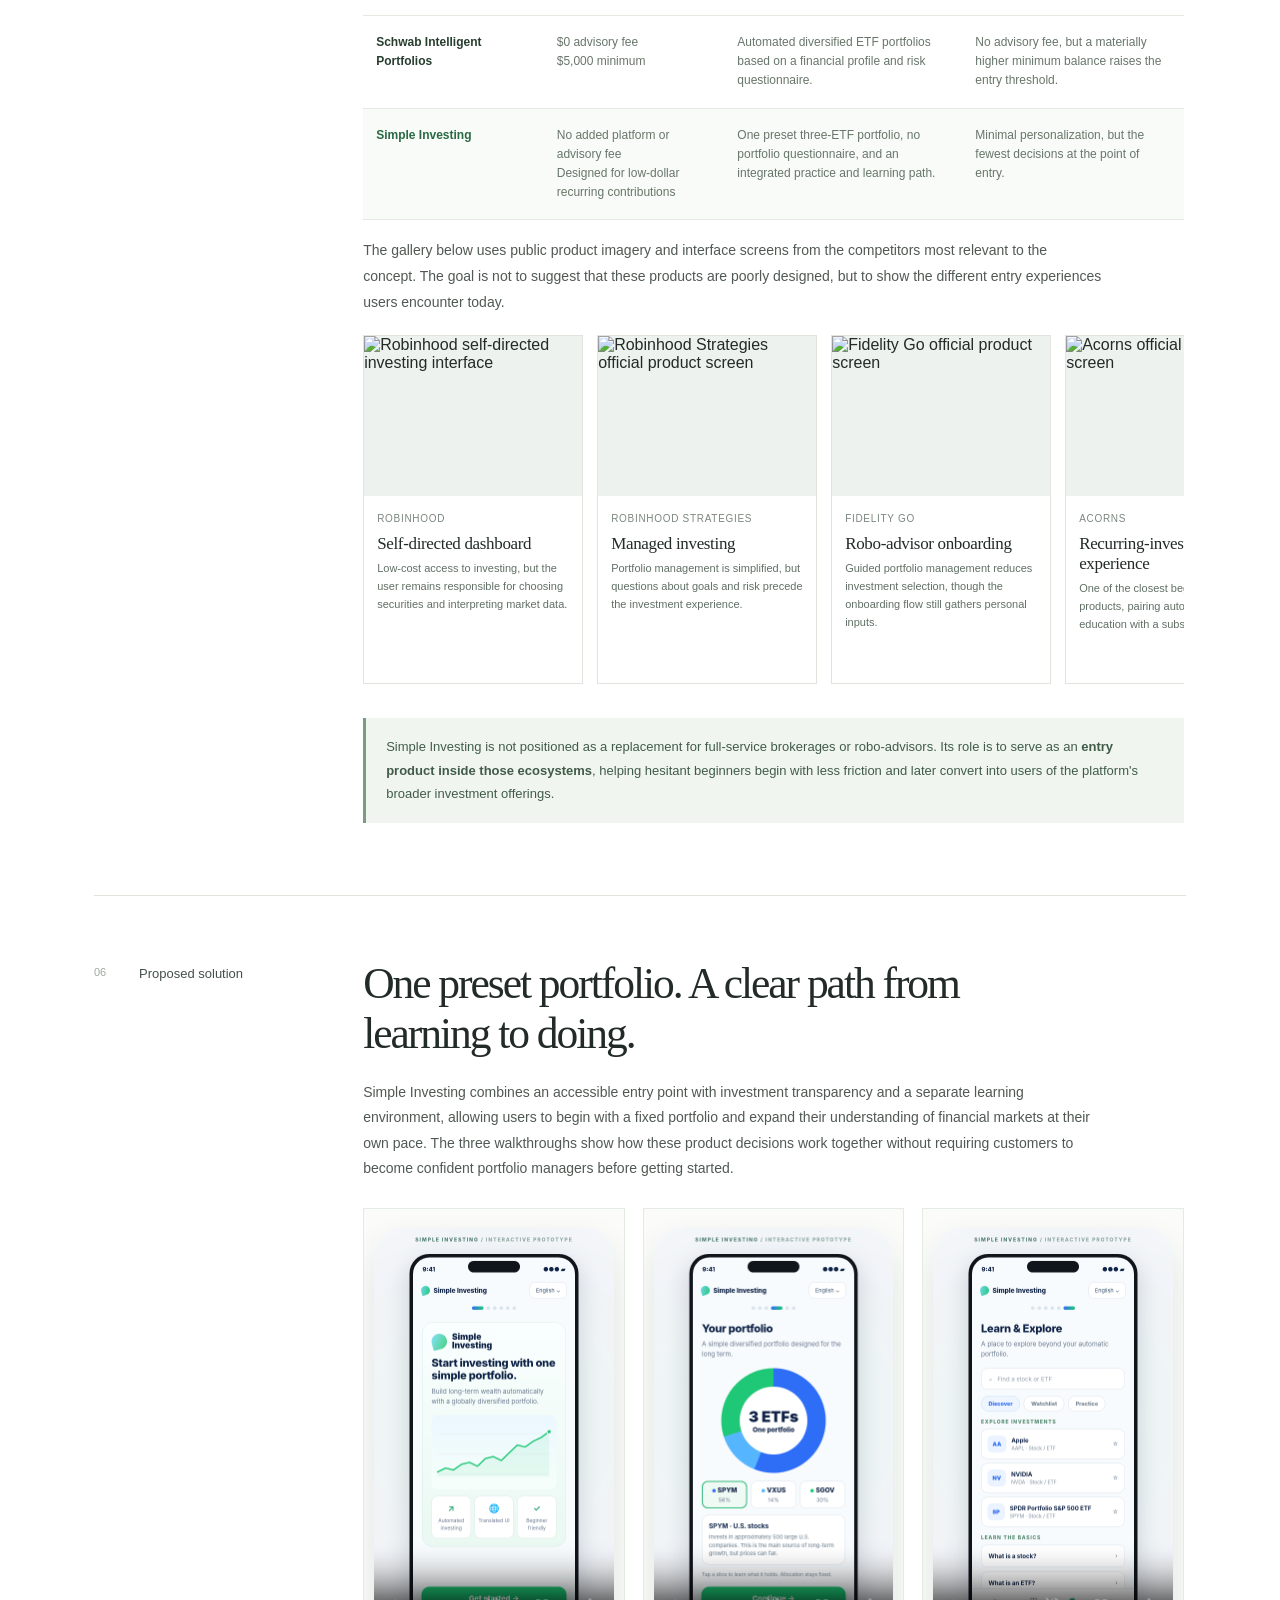
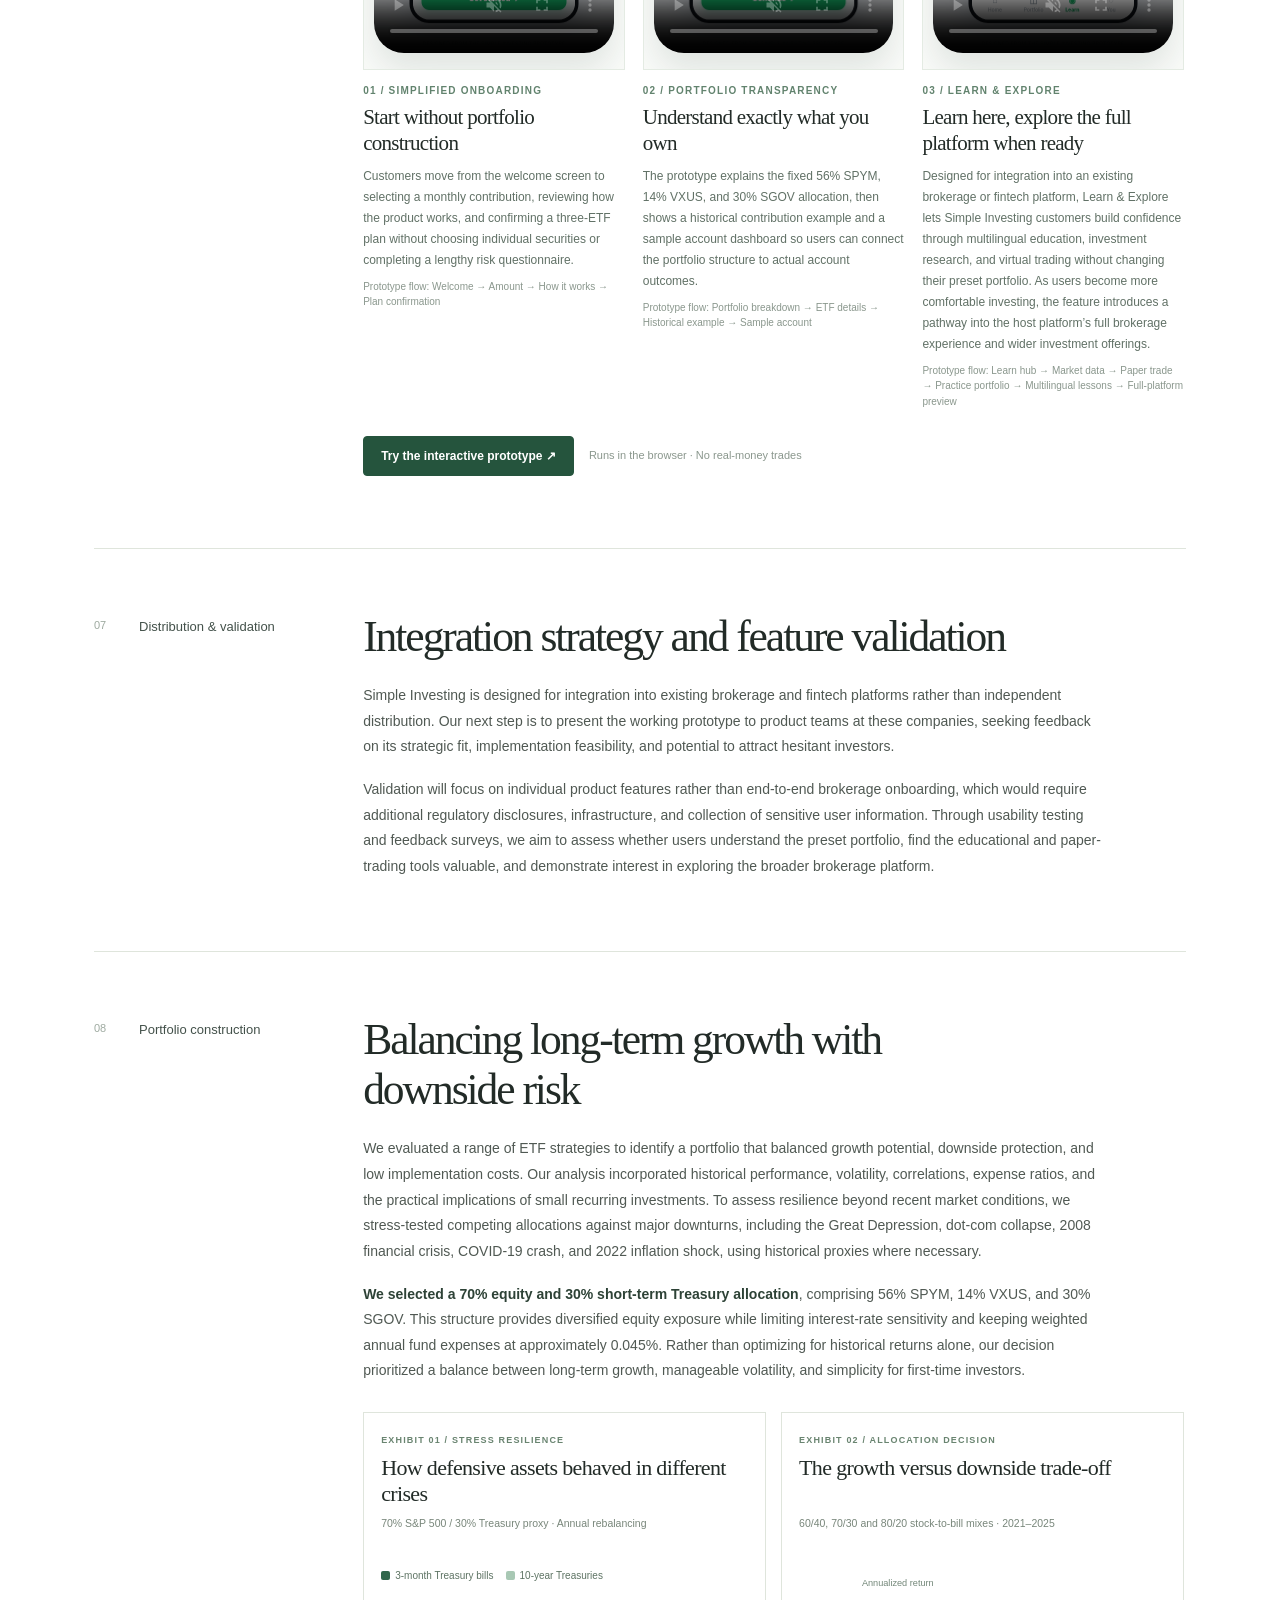
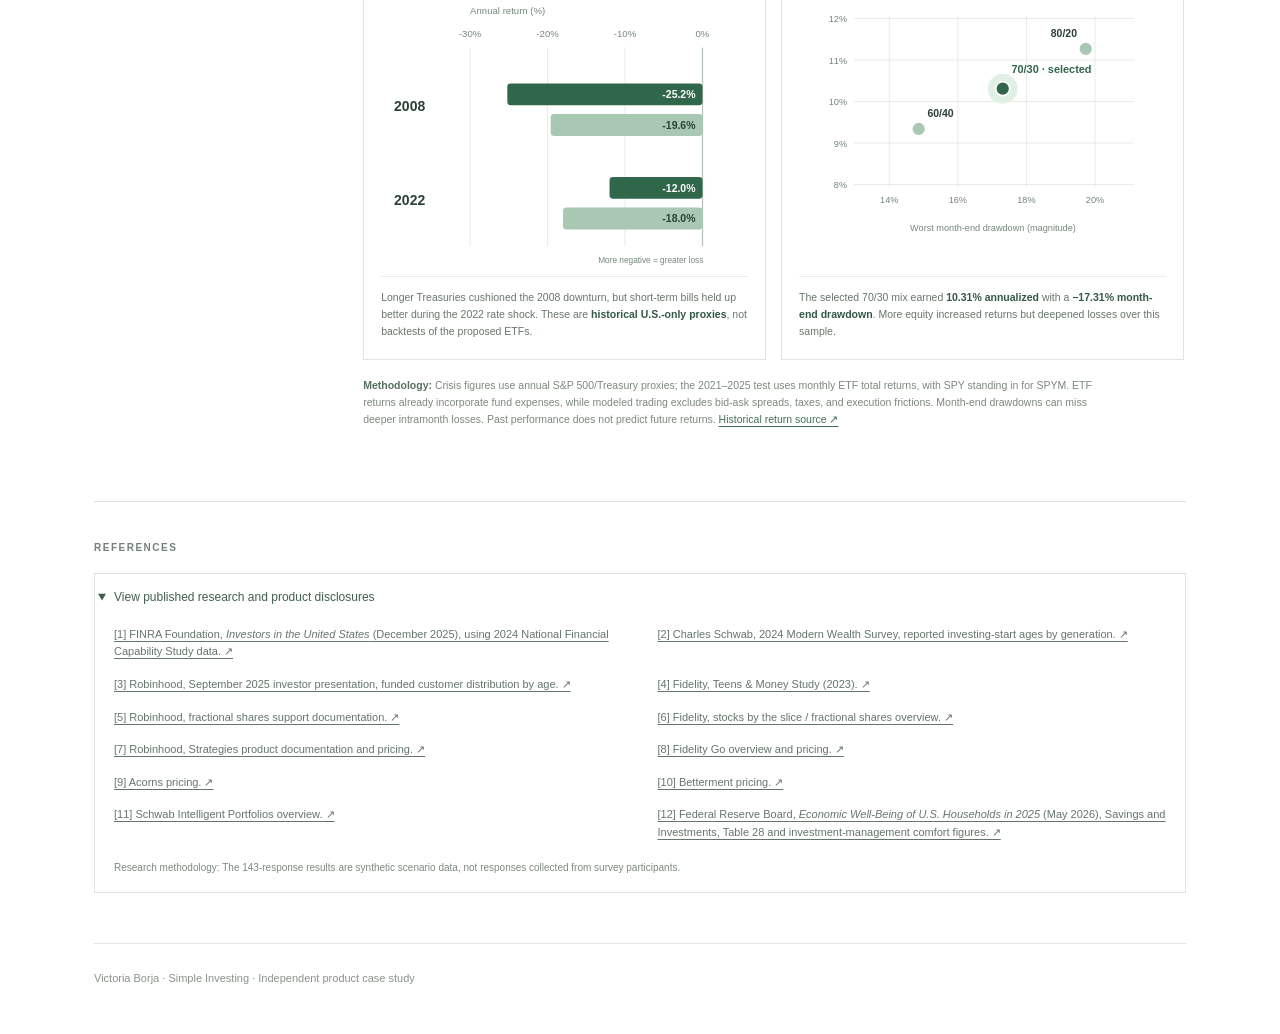
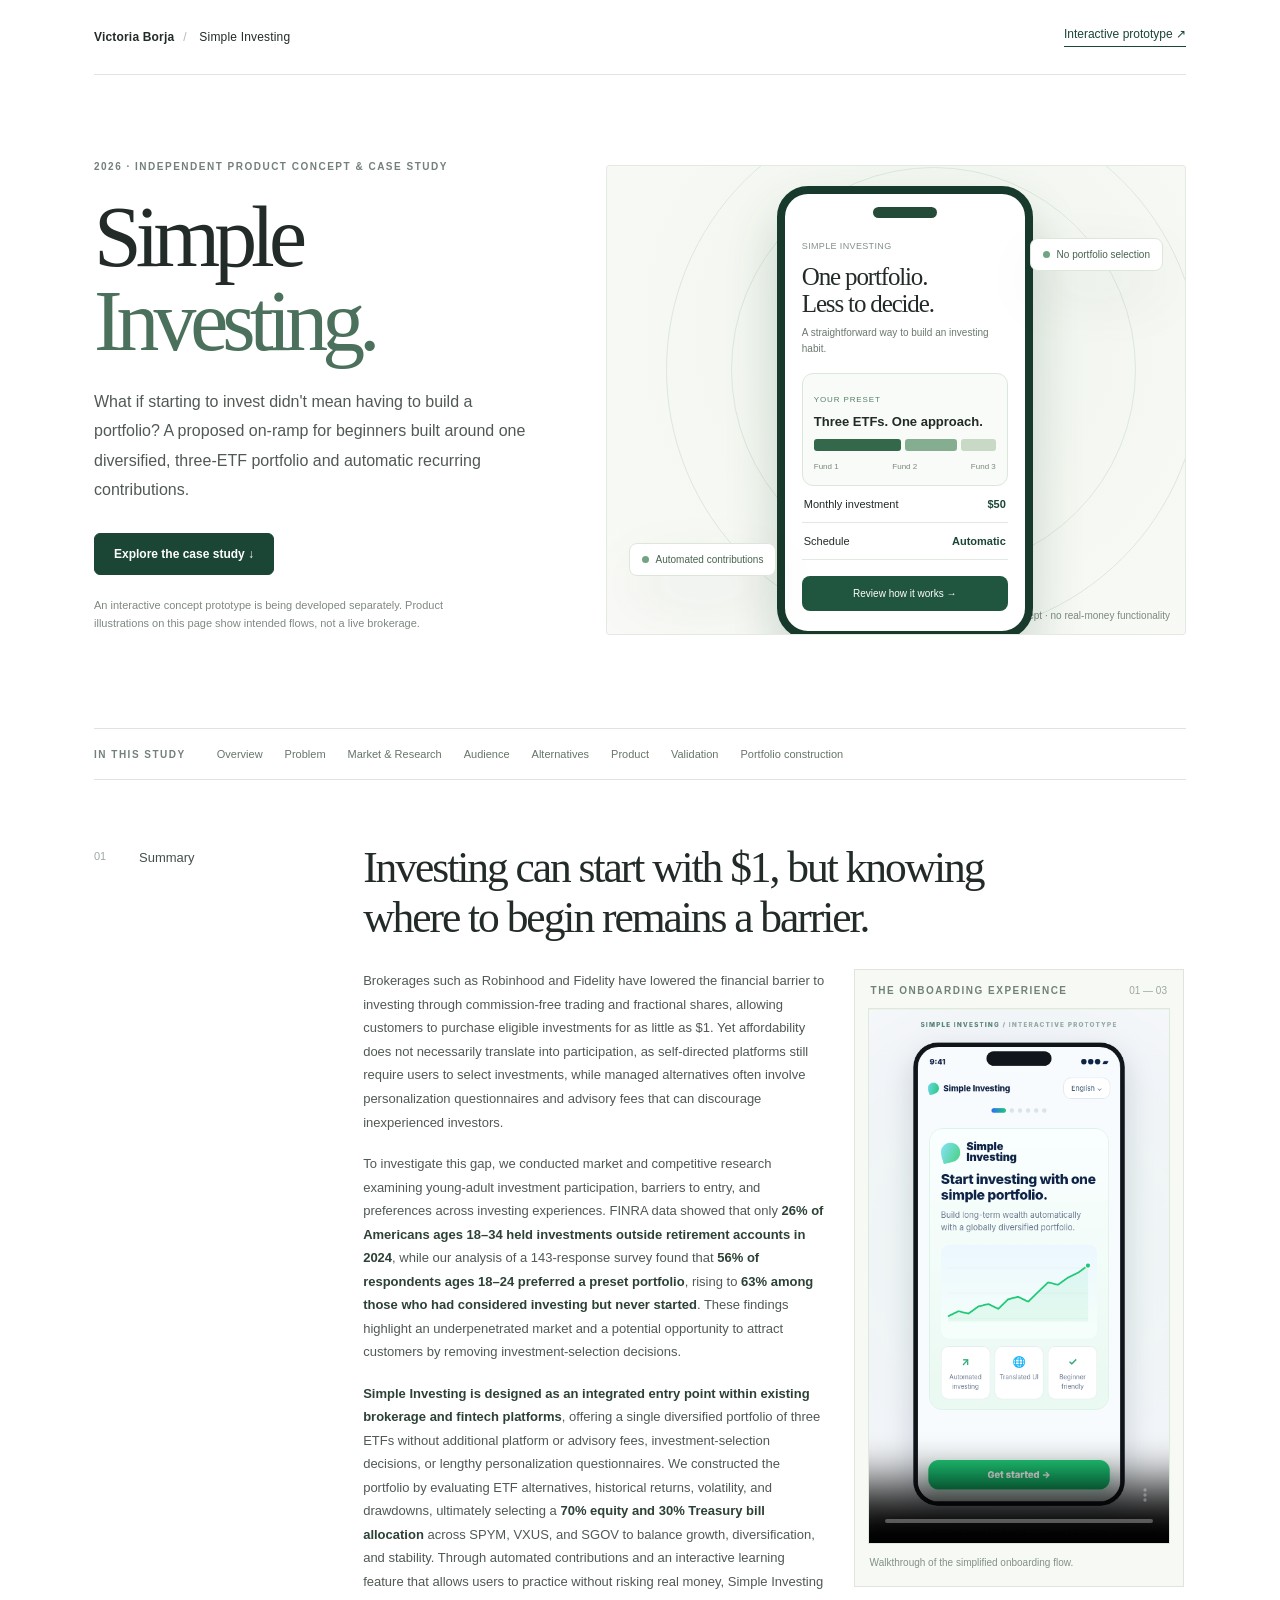
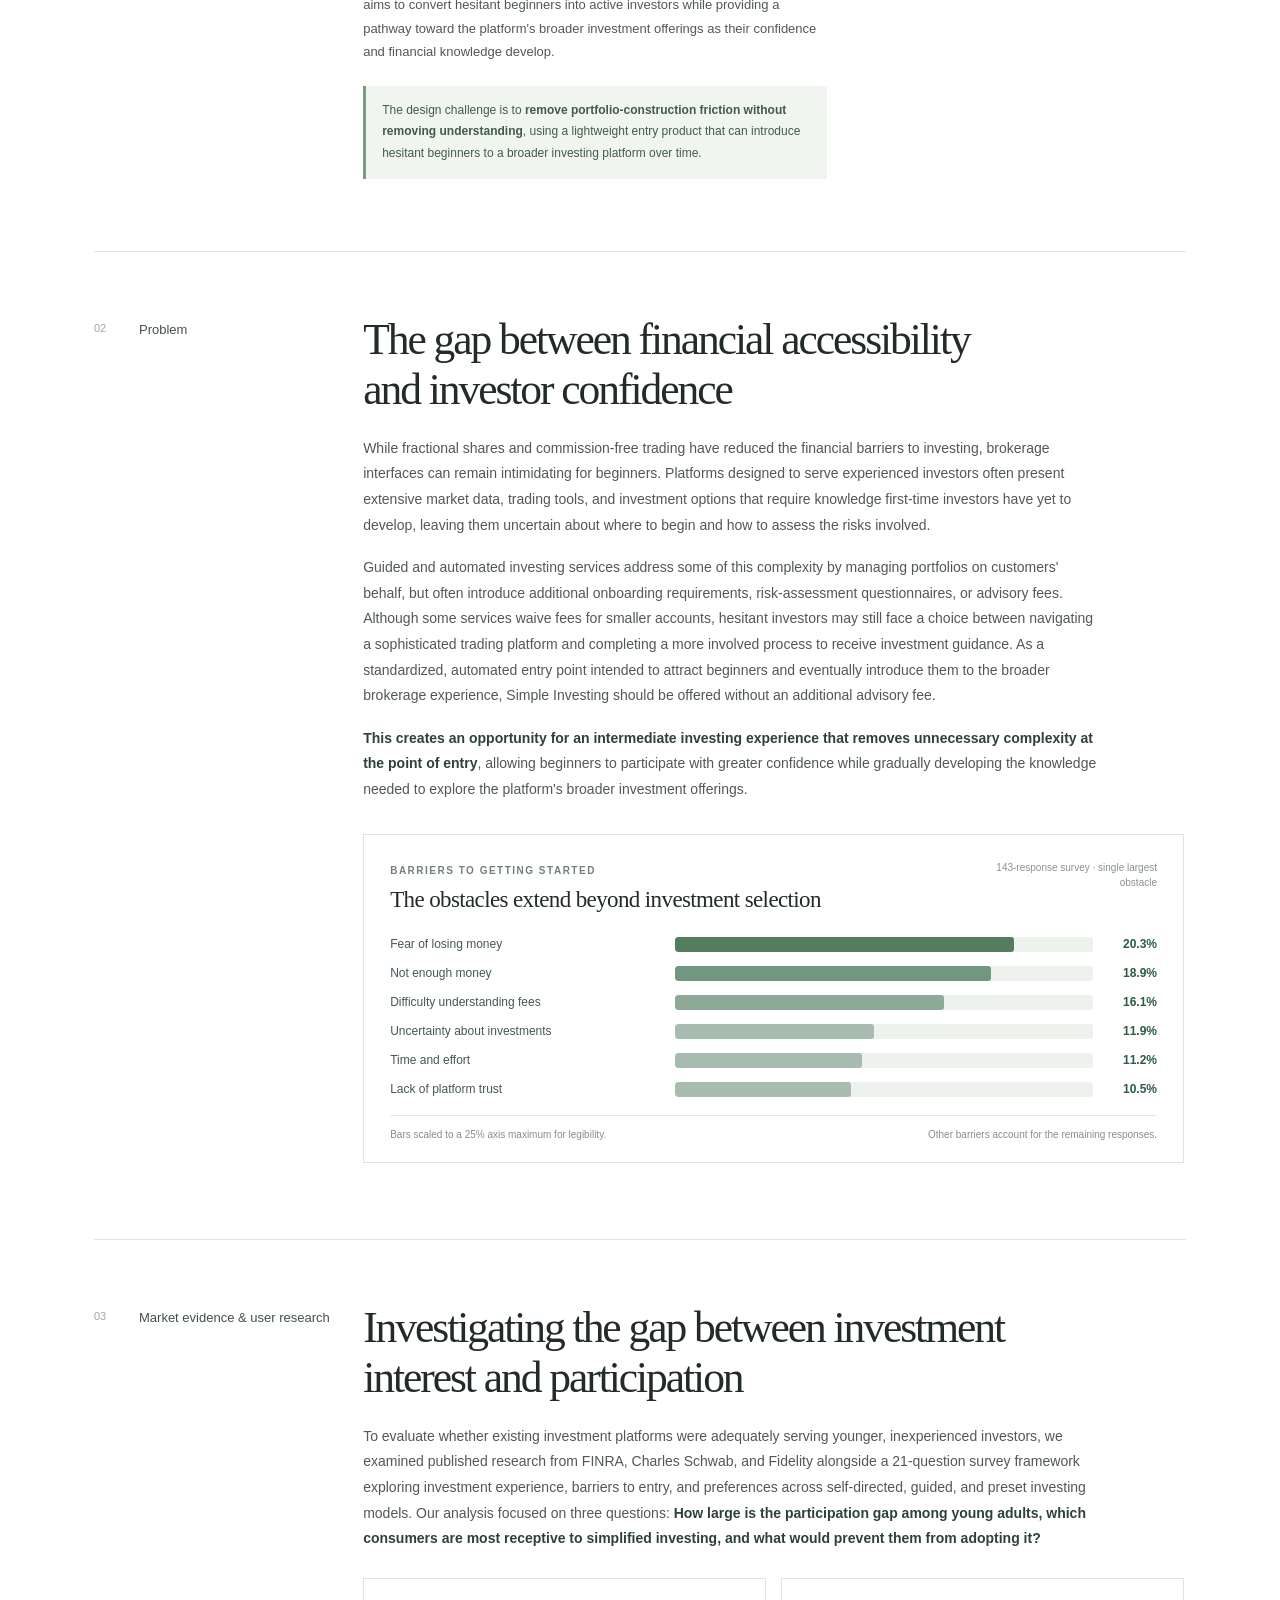
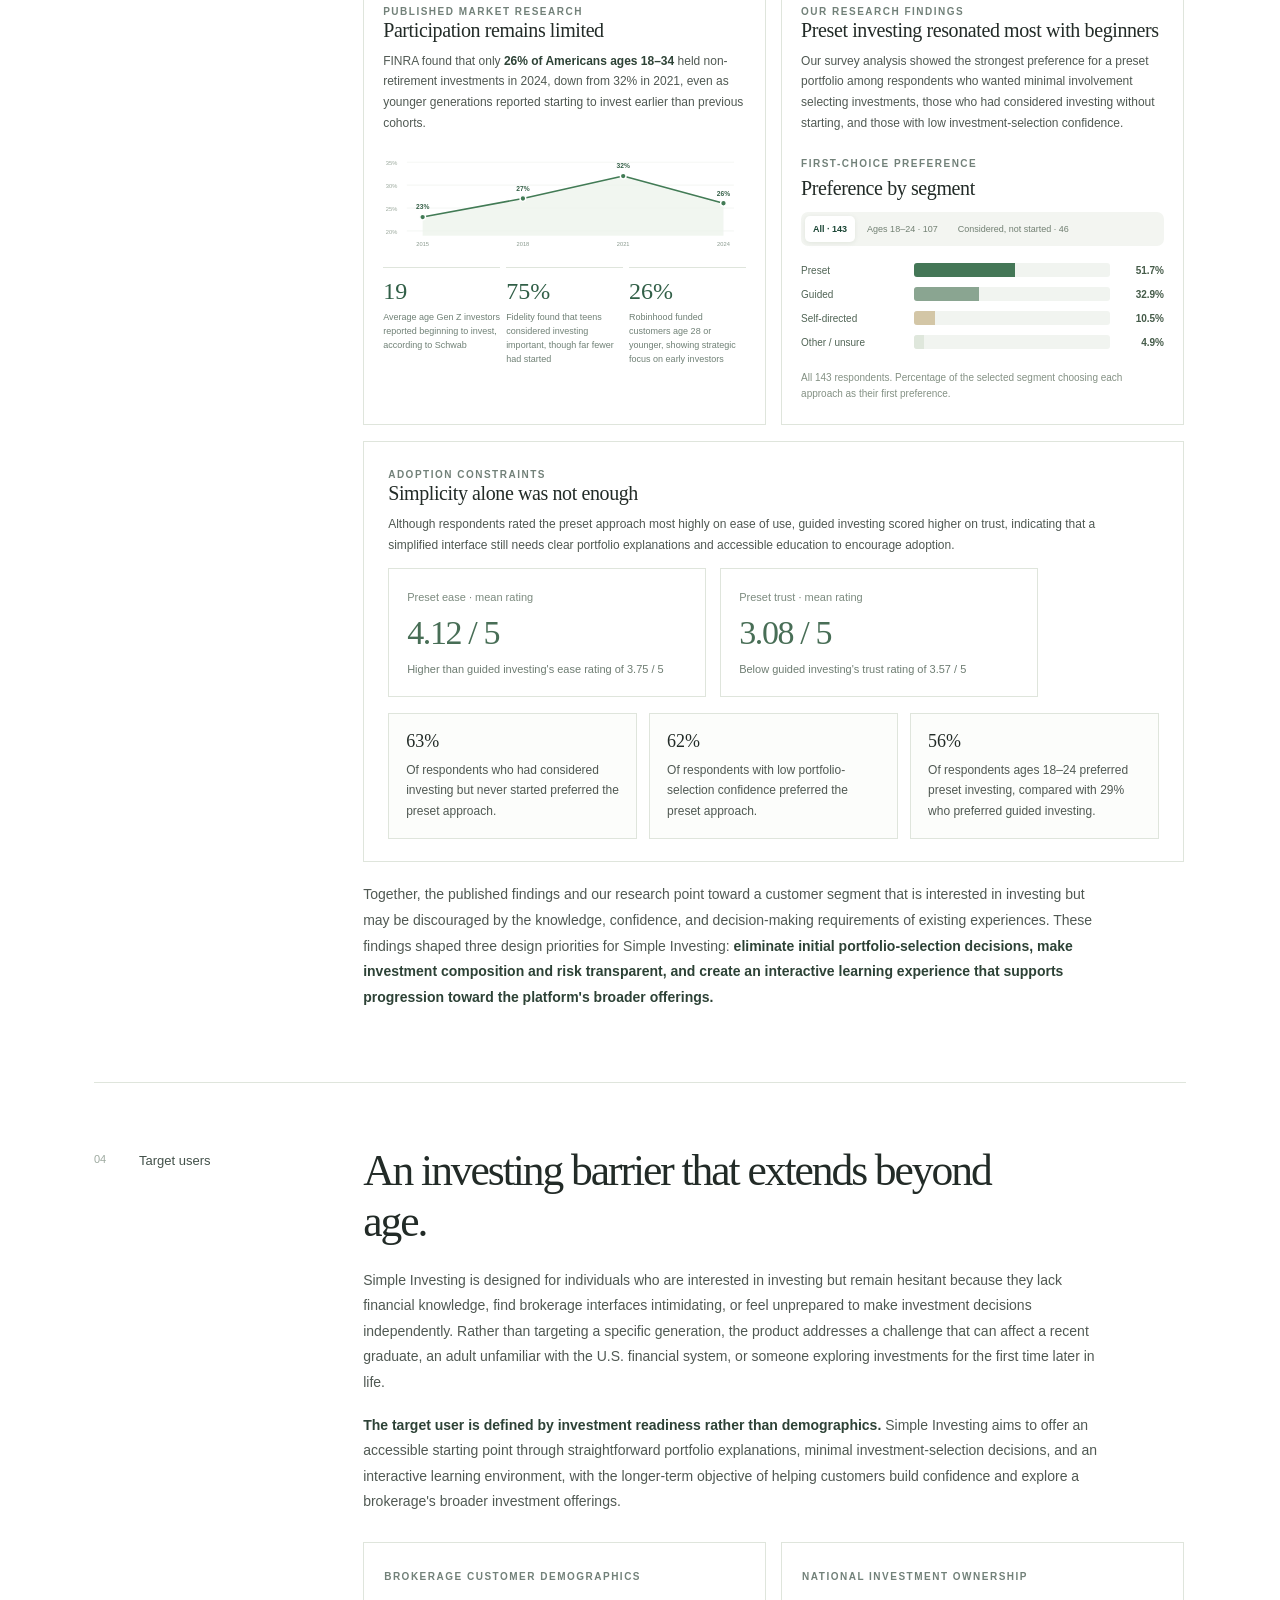
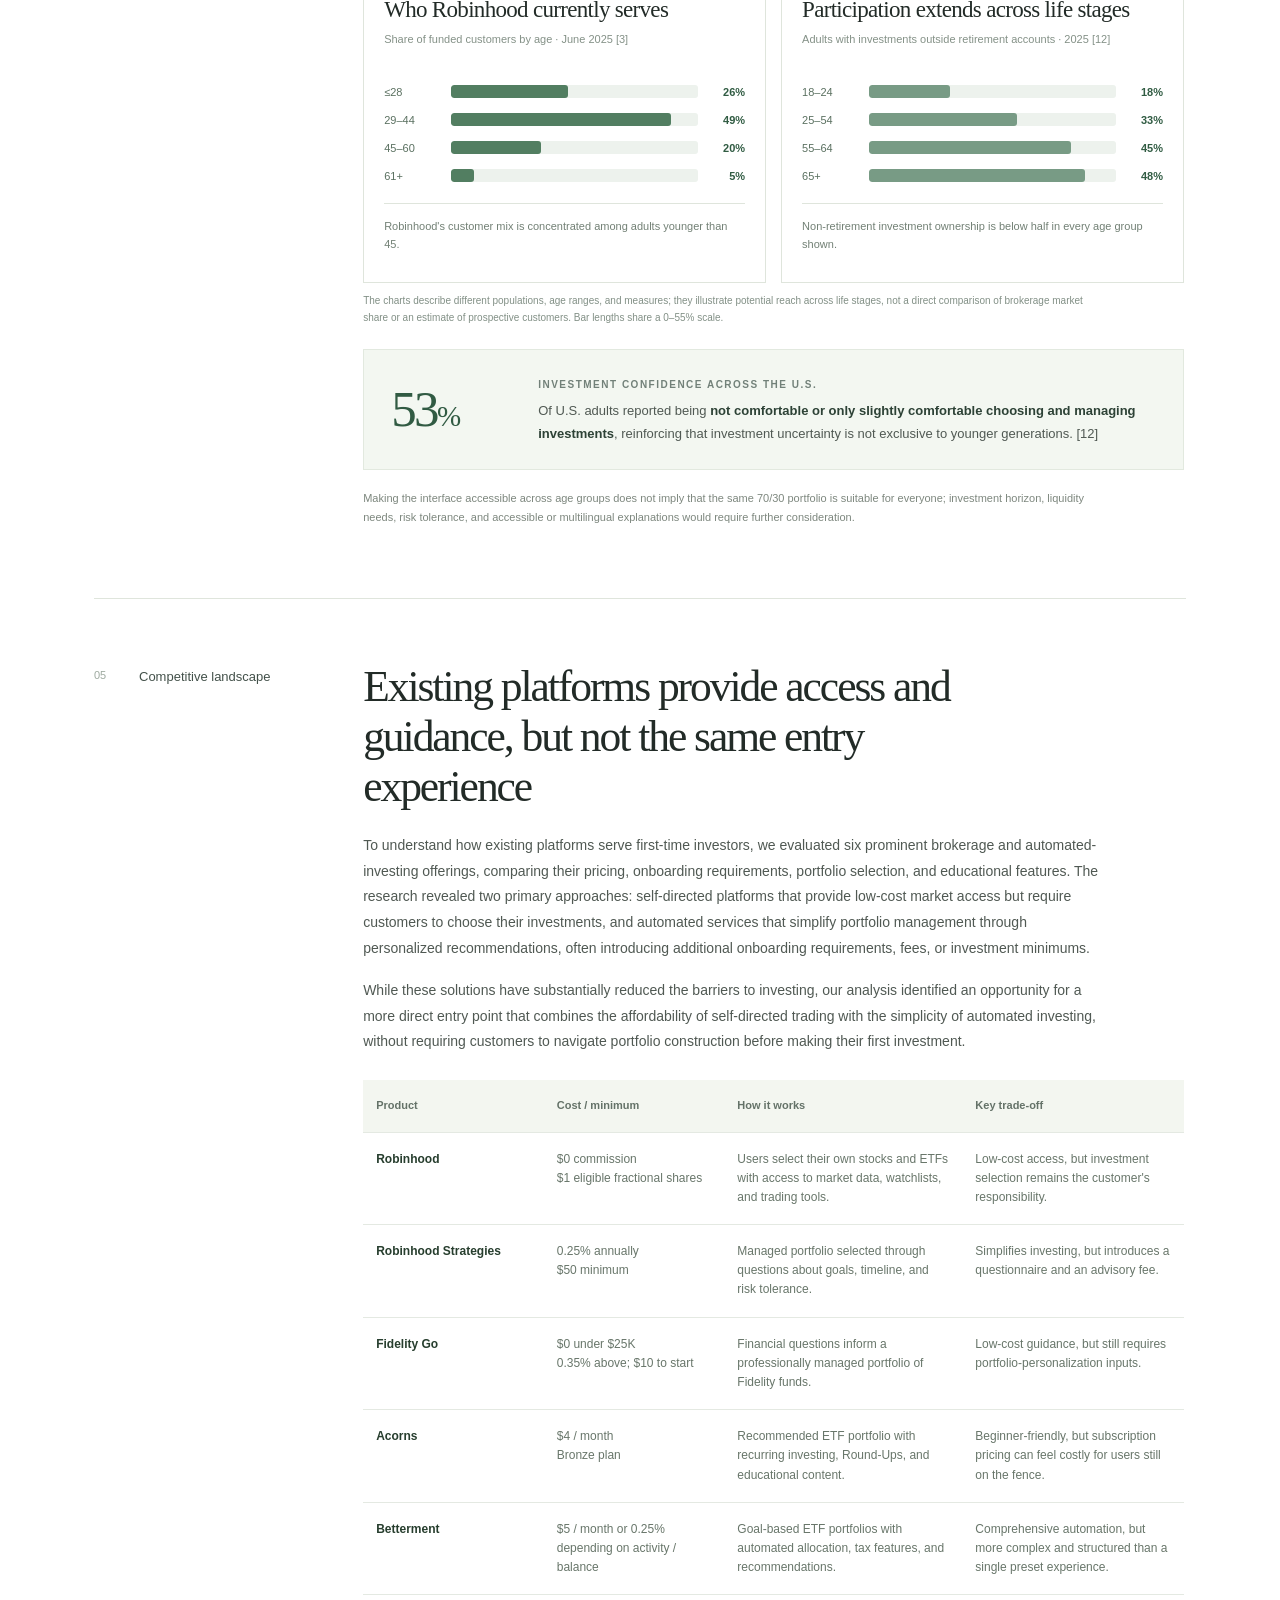
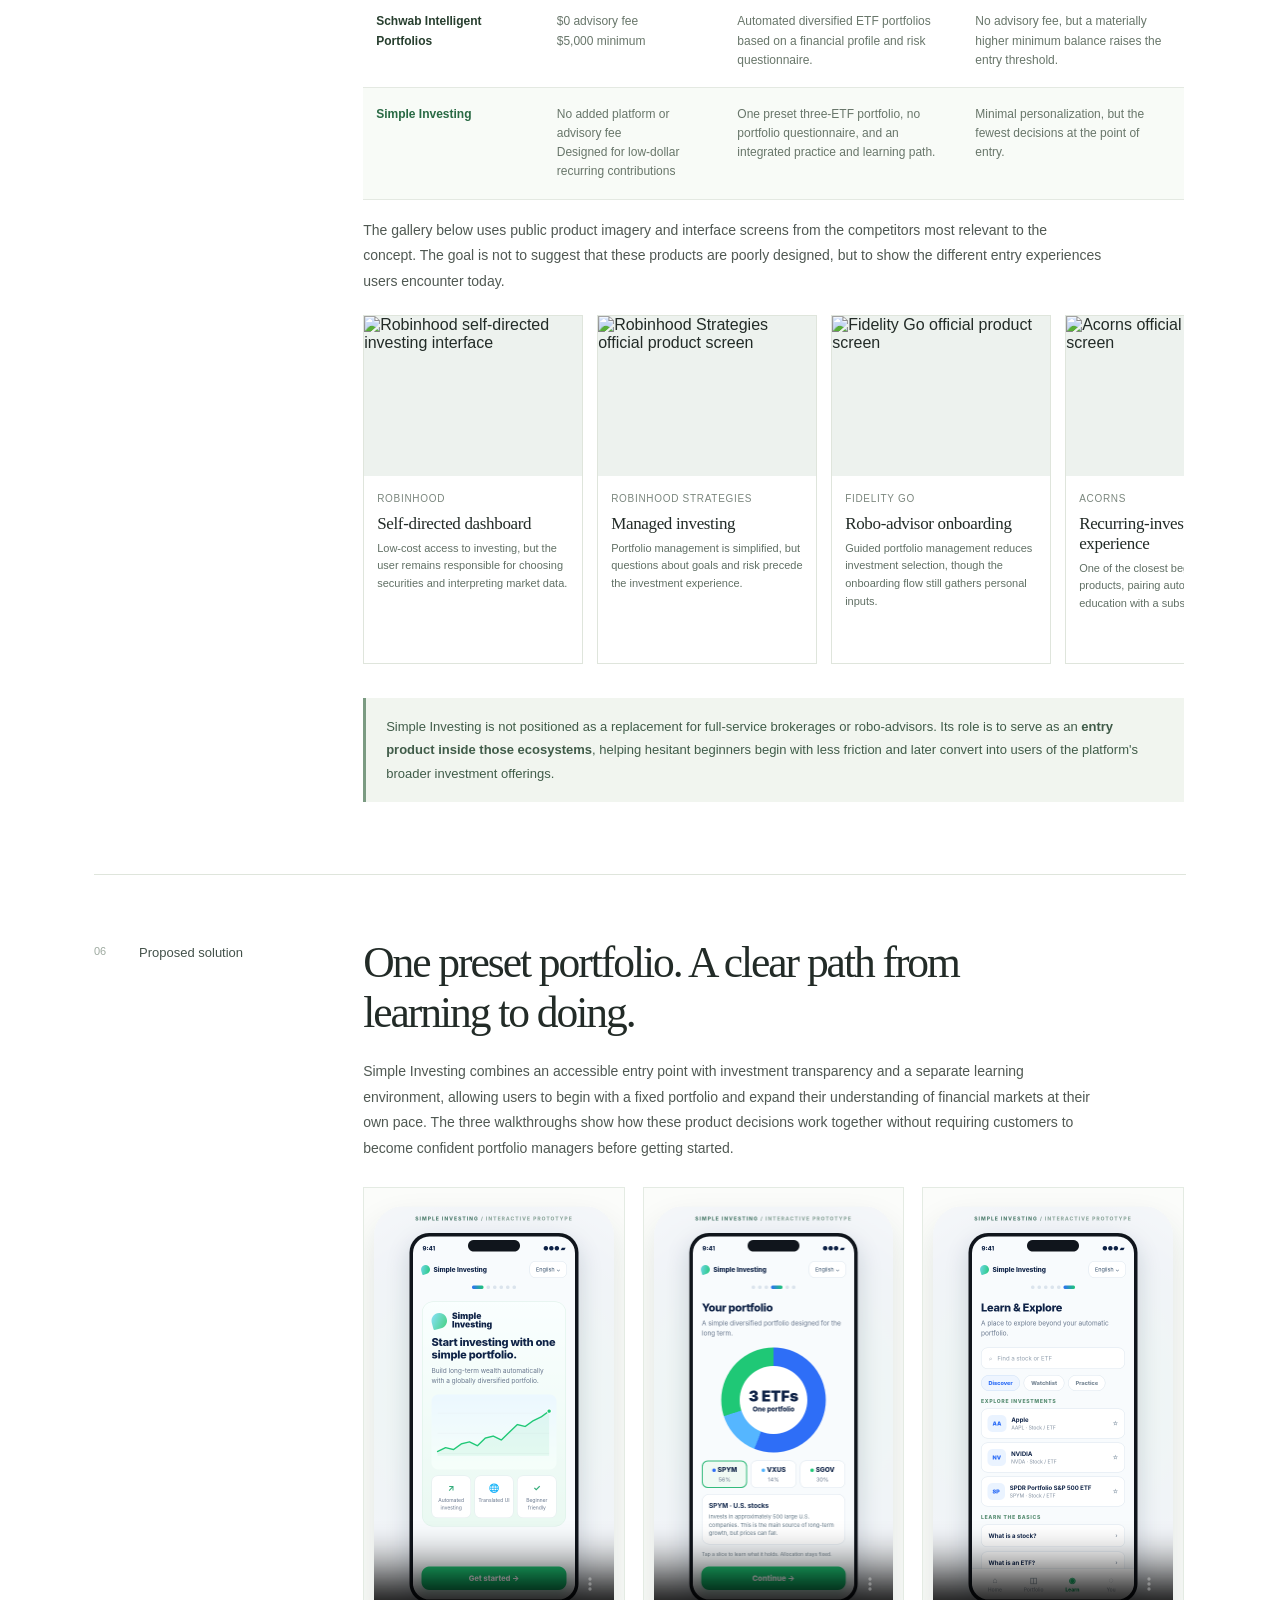
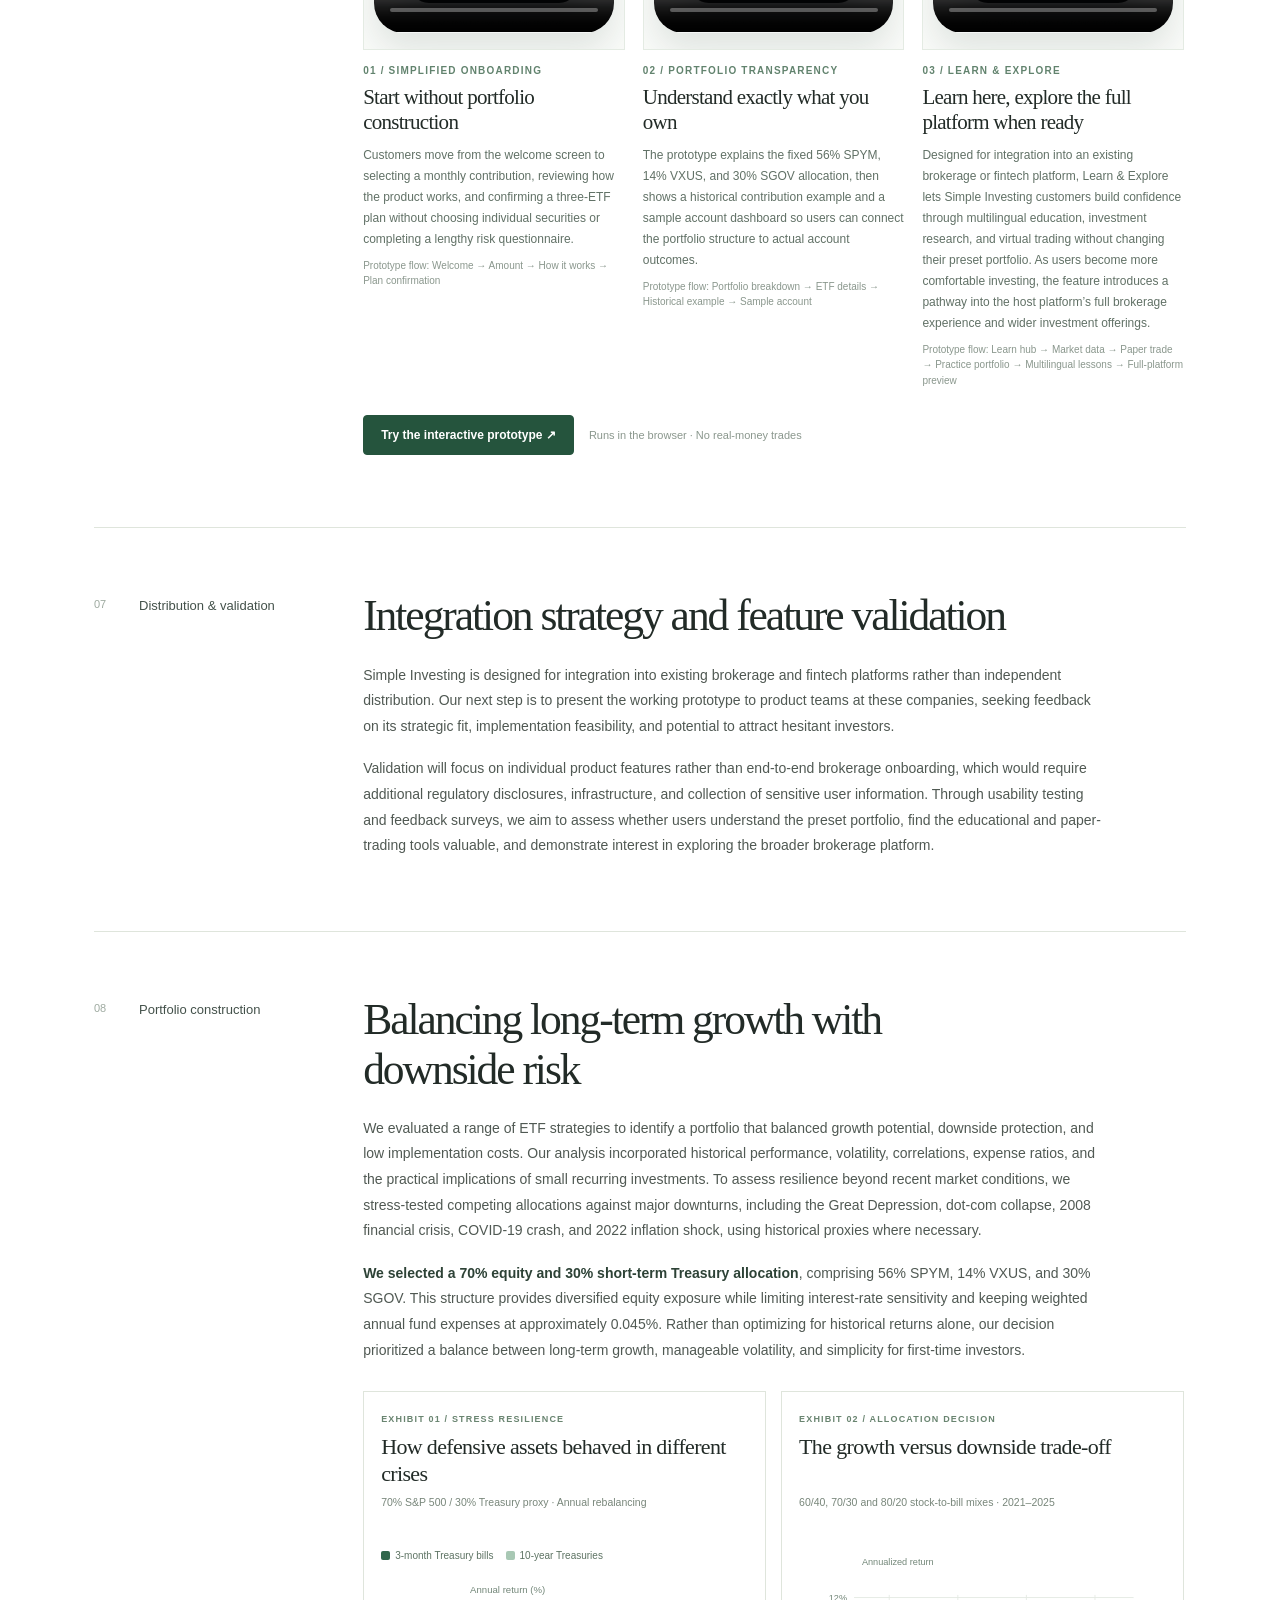
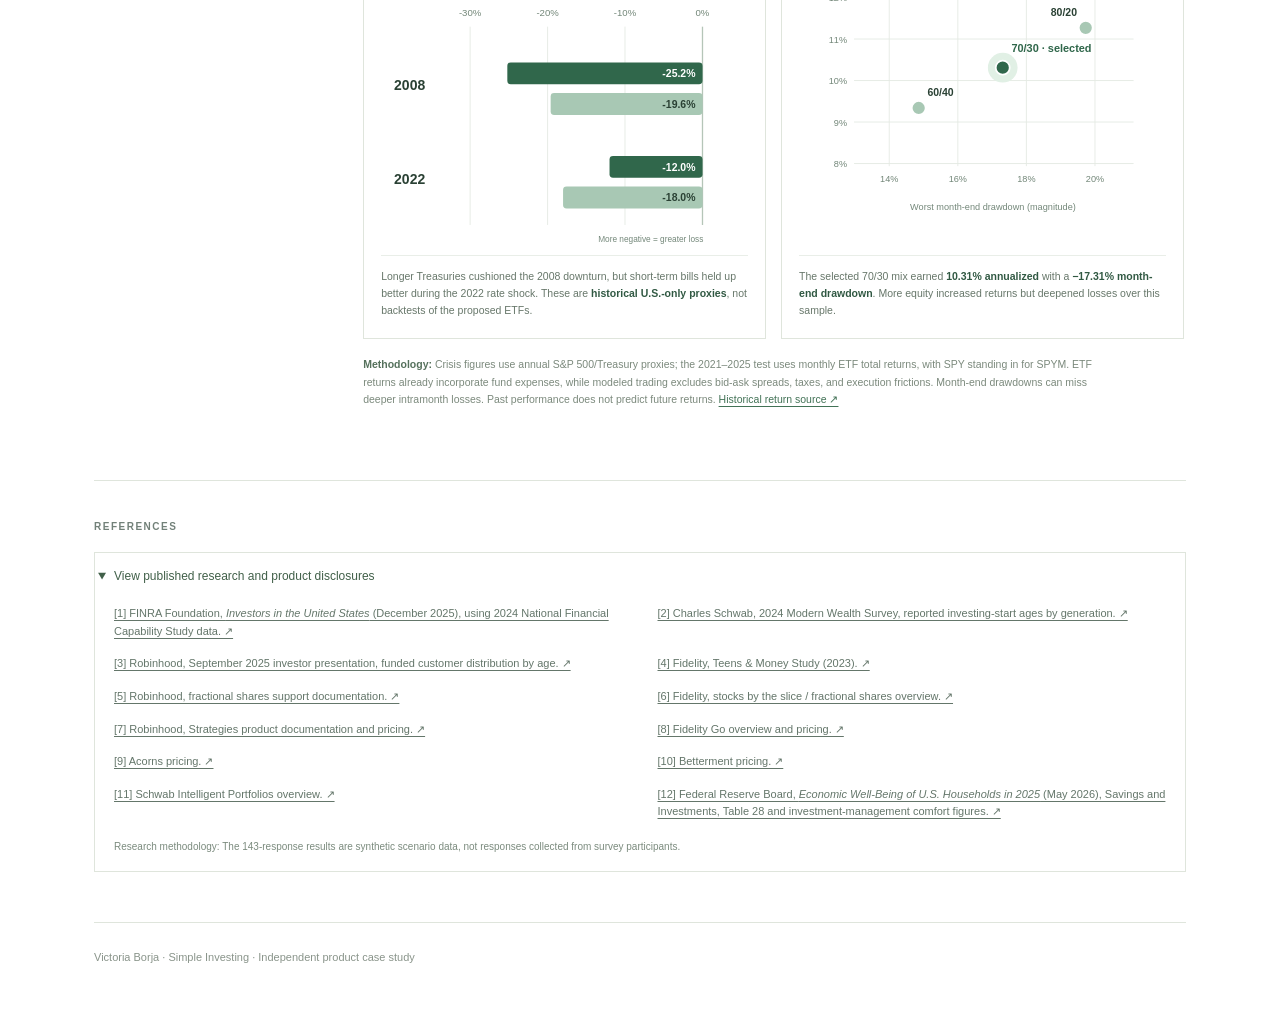
